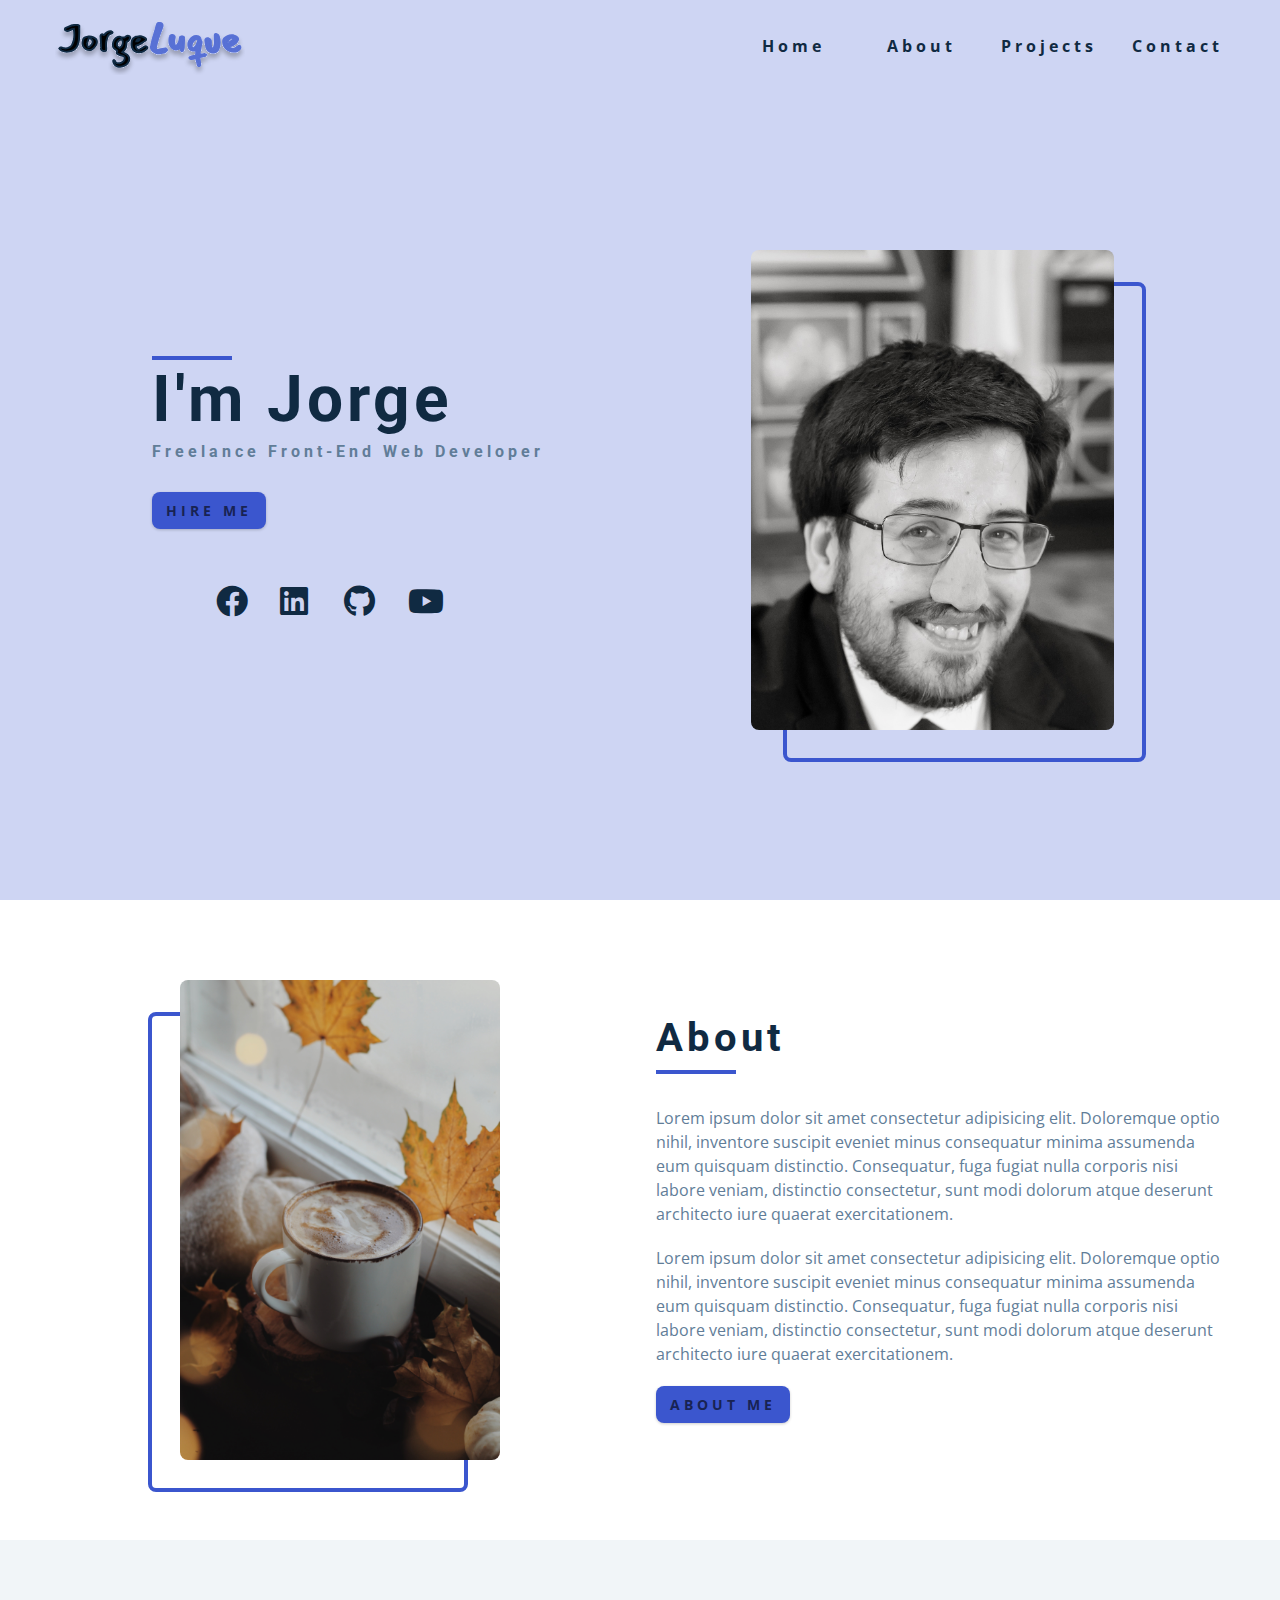
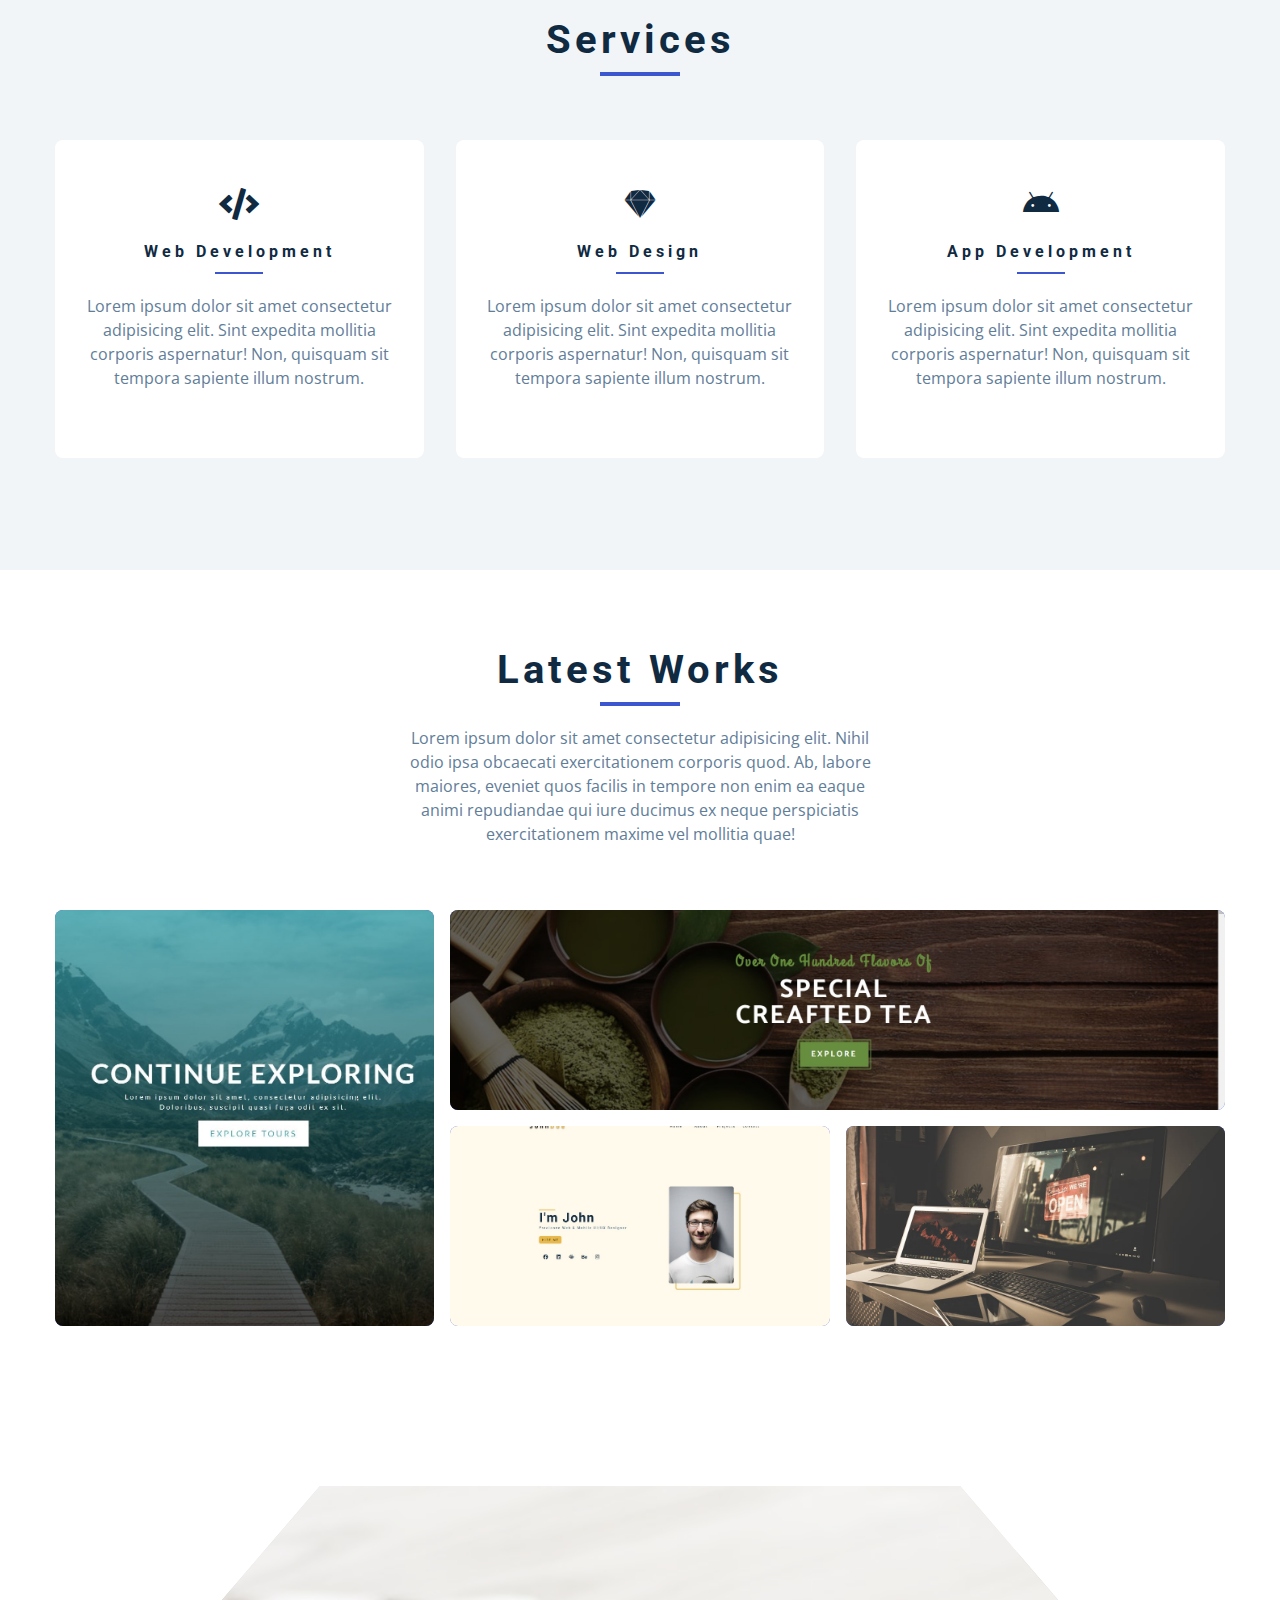
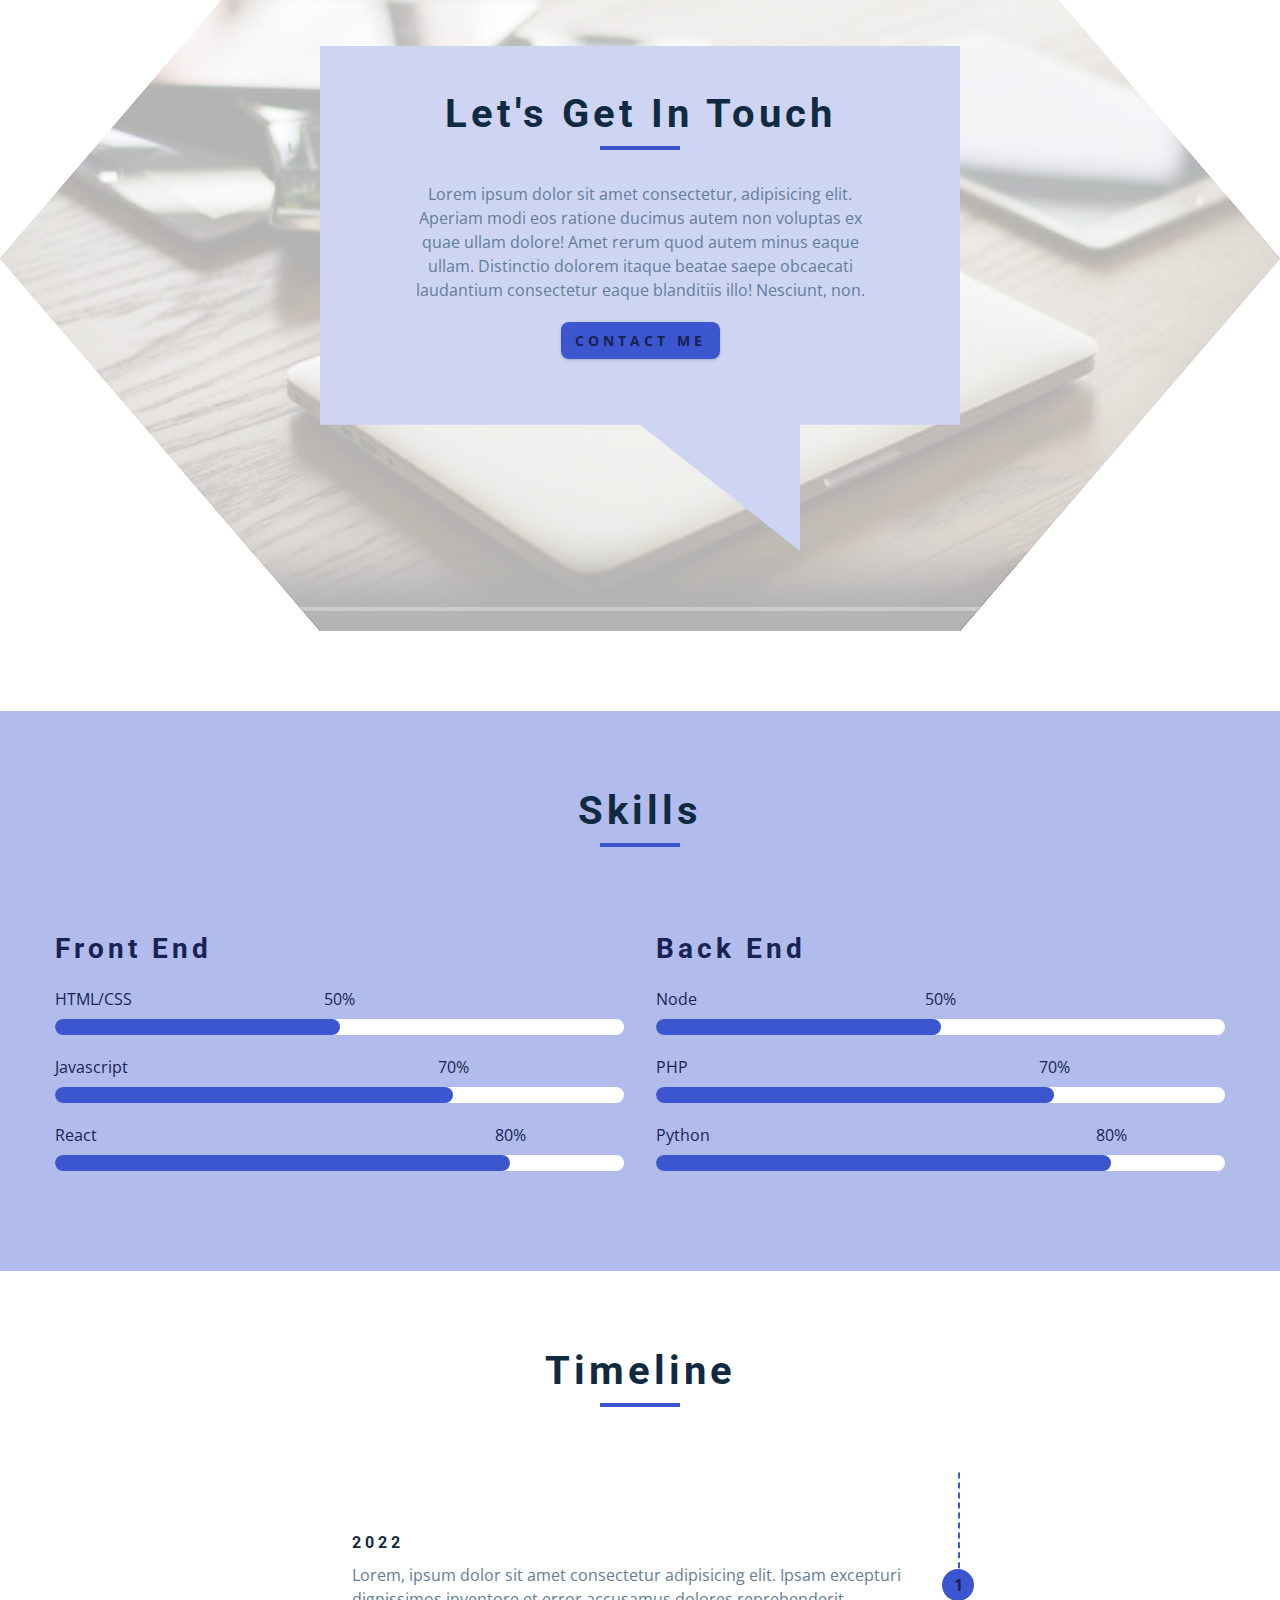
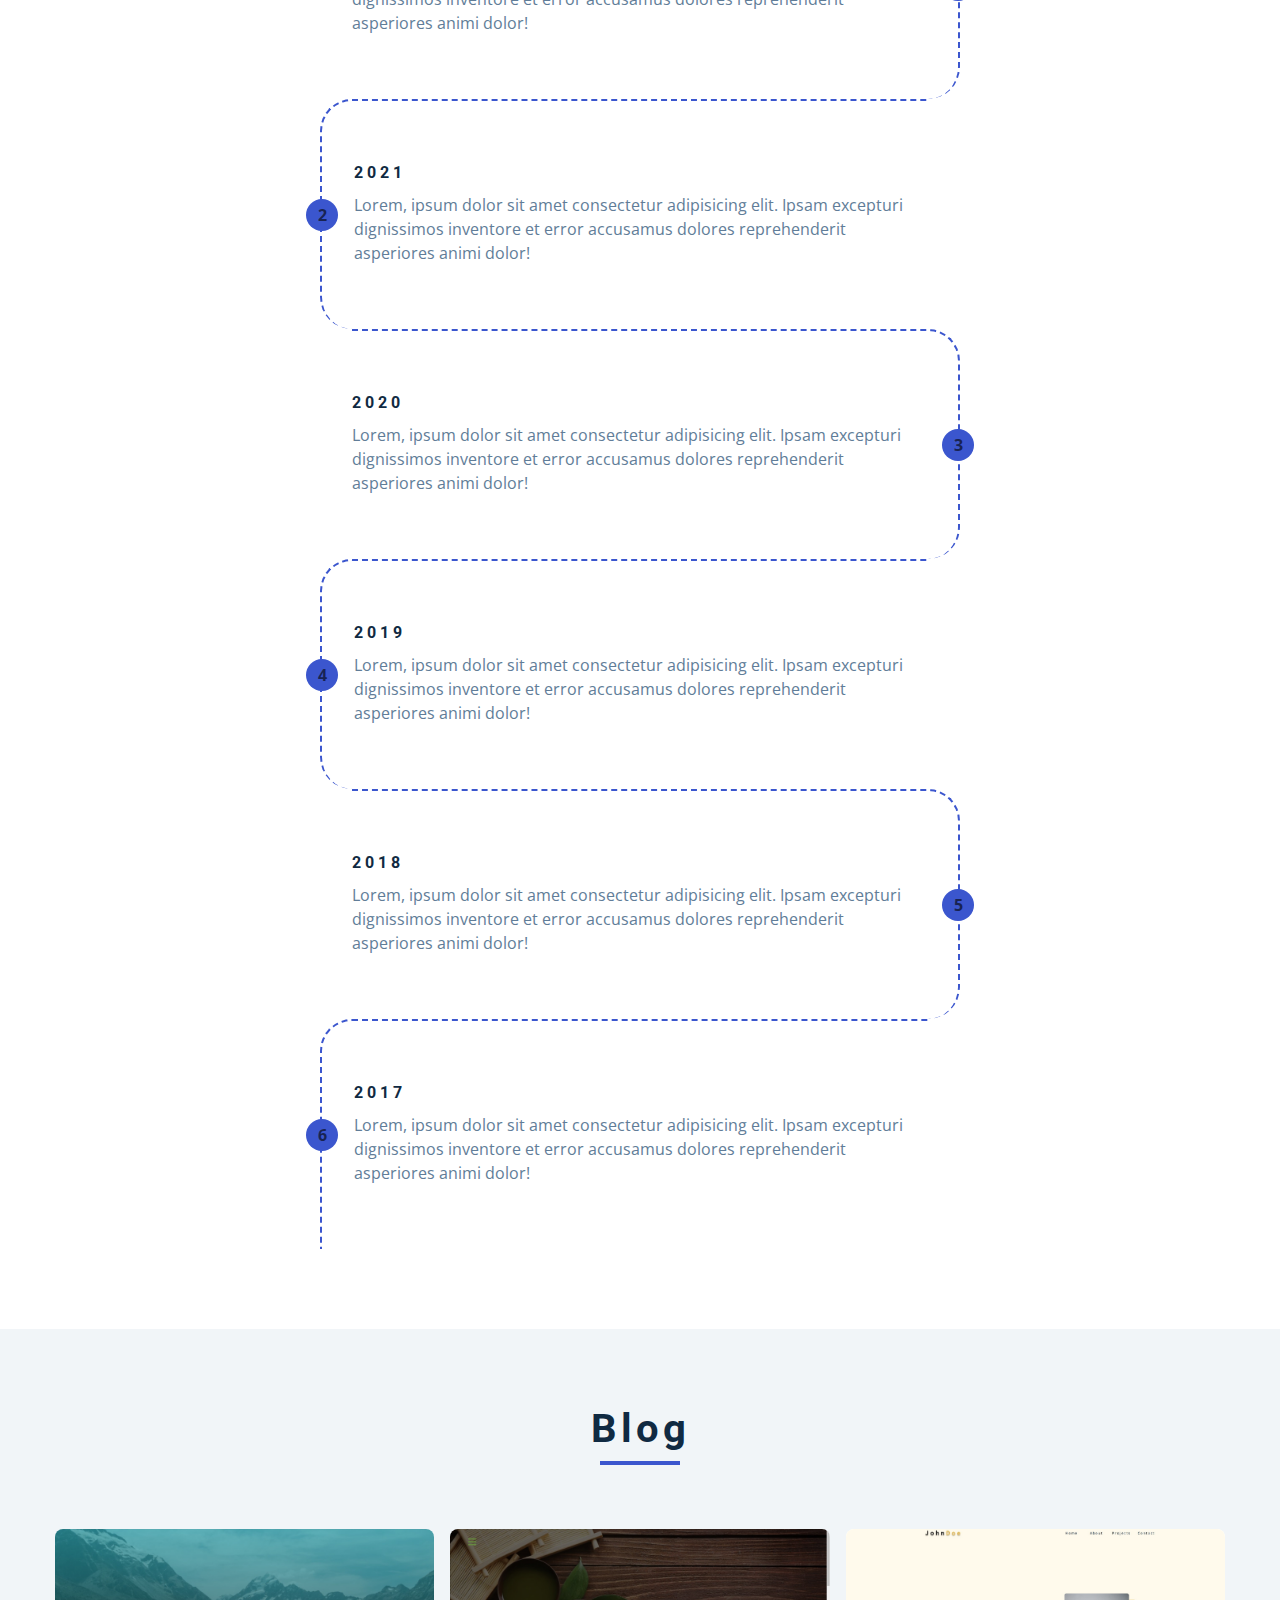
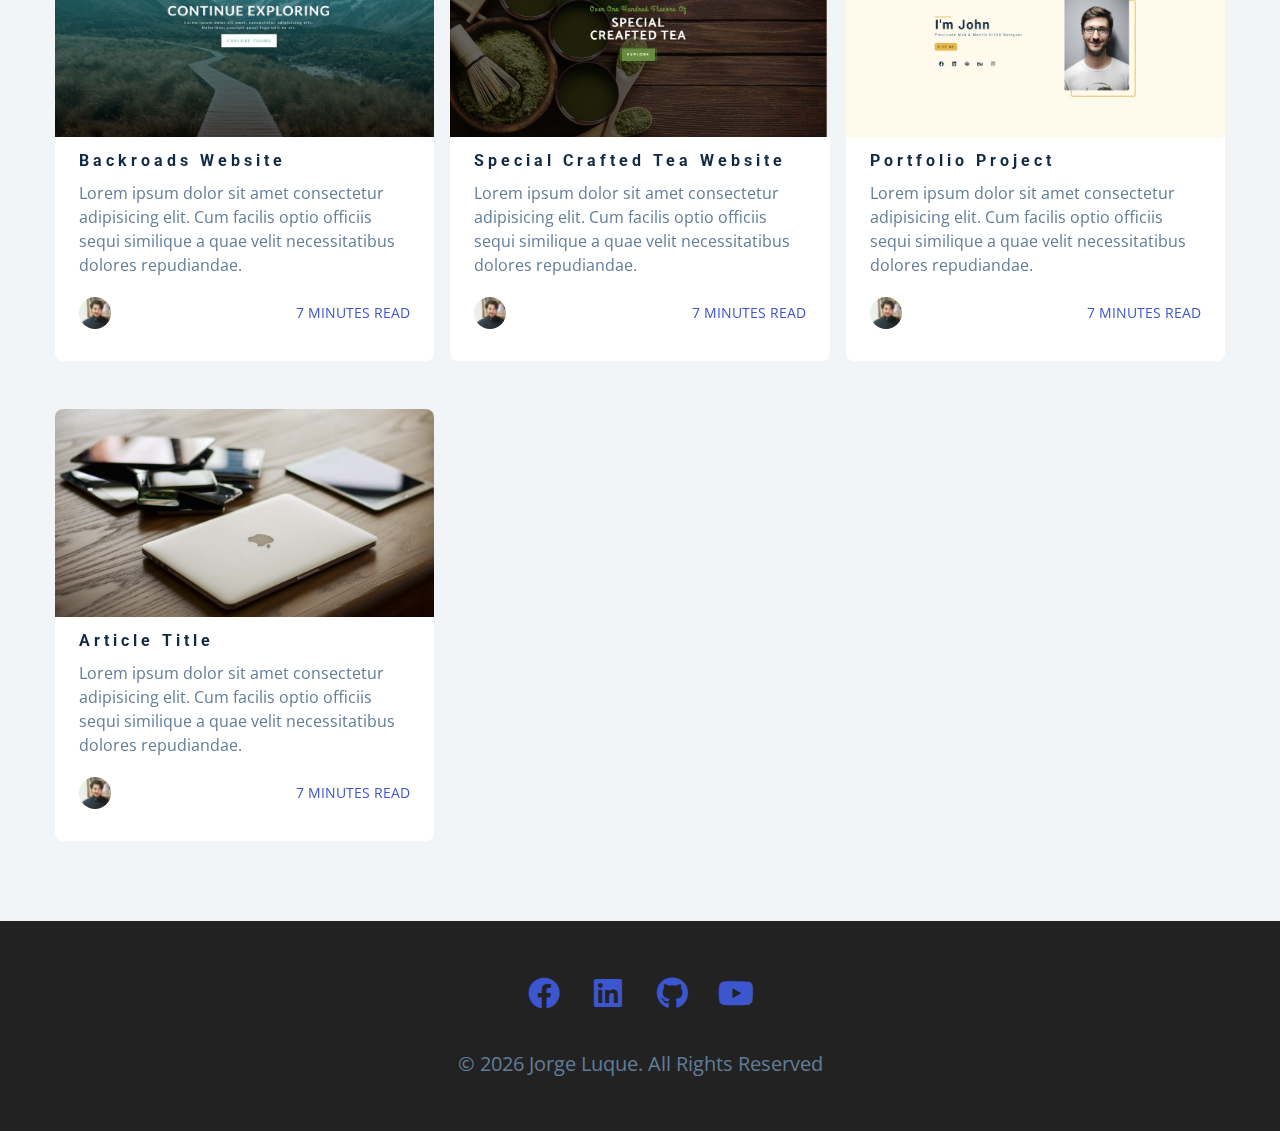
==== index.html @ 73486e4c "updated social media" ====
<!DOCTYPE html>
<html lang="en">
  <head>
    <meta charset="UTF-8" />
    <meta name="viewport" content="width=device-width, initial-scale=1.0" />
    <title>Jorge Luque || Home</title>
    <!-- font-awesome -->
    <link
      rel="stylesheet"
      href="./fontawesome-free-5.12.1-web/css/all.min.css"
    />
    <!-- favicon -->
    <link rel="stylesheet" href="./images/favicon.ico" />
    <!-- css -->
    <link rel="stylesheet" href="./css/styles.css" />
  </head>
  <body>
    <!-- navbar -->
    <nav class="nav" id="nav">
      <div class="nav-center">
        <!-- nav-header -->
        <div class="nav-header">
          <img src="./images/BlueLuque.svg" class="nav-logo" alt="logo img" />
          <button class="nav-btn" id="nav-btn">
            <i class="fas fa-bars"></i>
          </button>
        </div>
        <!-- nav-links -->
        <ul class="nav-links">
          <li>
            <a href="index.html">home</a>
          </li>
          <li>
            <a href="about.html">about</a>
          </li>
          <li>
            <a href="projects.html">projects</a>
          </li>
          <li>
            <a href="contact.html">contact</a>
          </li>
        </ul>
      </div>
    </nav>
    <!-- end of navbar -->
    <!-- sidebar -->
    <aside class="sidebar" id="sidebar">
      <div>
        <button class="close-btn" id="close-btn">
          <div class="fas fa-times"></div>
        </button>
        <!-- nav-links -->
        <ul class="sidebar-links">
          <li>
            <a href="index.html">home</a>
          </li>
          <li>
            <a href="about.html">about</a>
          </li>
          <li>
            <a href="projects.html">projects</a>
          </li>
          <li>
            <a href="contact.html">contact</a>
          </li>
        </ul>
        <!-- social icons -->
        <ul class="social-icons">
          <li>
            <a href="https://www.facebook.com/jorgelm78" class="social-icon"
              ><i class="fab fa-facebook"></i
            ></a>
          </li>
          <li>
            <a href="https://linkedin.com" class="social-icon"
              ><i class="fab fa-linkedin"></i
            ></a>
          </li>
          <li>
            <a href="https://github.com" class="social-icon"
              ><i class="fab fa-github"></i
            ></a>
          </li>
          <li>
            <a href="https://youtube.com" class="social-icon"
              ><i class="fab fa-youtube"></i
            ></a>
          </li>
        </ul>
      </div>
    </aside>
    <!-- end of sidebar -->
    <!-- header -->
    <header class="hero">
      <div class="section-center hero-center">
        <article class="hero-info">
          <div class="underline"></div>
          <h1>I'm jorge</h1>
          <h4>Freelance Front-end web developer</h4>
          <a href="contact.html" class="btn hero-btn">hire me</a>
          <!-- social icons -->
          <ul class="social-icons hero-icons">
            <li>
              <a
                href="https://www.facebook.com/jorgelm78"
                class="social-icon hero-icon"
                target="_blank"
                ><i class="fab fa-facebook"></i
              ></a>
            </li>
            <li>
              <a
                href="https://linkedin.com"
                class="social-icon hero-icon"
                target="_blank"
                ><i class="fab fa-linkedin"></i
              ></a>
            </li>
            <li>
              <a
                href="https://github.com"
                class="social-icon hero-icon"
                target="_blank"
                ><i class="fab fa-github"></i
              ></a>
            </li>
            <li>
              <a
                href="https://youtube.com"
                class="social-icon hero-icon"
                target="_blank"
                ><i class="fab fa-youtube"></i
              ></a>
            </li>
          </ul>
        </article>
        <article class="hero-img">
          <img src="./images/0I0A8399pf.jpg" alt="#" class="hero-photo" />
        </article>
      </div>
    </header>
    <!-- end of header -->
    <!-- about -->
    <section class="section about">
      <div class="section-center about-center">
        <!-- about img -->
        <article class="about-img">
          <img src="./images/pexels03.jpg" class="hero-photo" alt="about-img" />
        </article>
        <!-- about info -->
        <article class="about-info">
          <!-- section title -->
          <div class="section-title about-title">
            <h2>about</h2>
            <div class="underline"></div>
          </div>
          <!-- end of section title -->
          <p>
            Lorem ipsum dolor sit amet consectetur adipisicing elit. Doloremque
            optio nihil, inventore suscipit eveniet minus consequatur minima
            assumenda eum quisquam distinctio. Consequatur, fuga fugiat nulla
            corporis nisi labore veniam, distinctio consectetur, sunt modi
            dolorum atque deserunt architecto iure quaerat exercitationem.
          </p>
          <p>
            Lorem ipsum dolor sit amet consectetur adipisicing elit. Doloremque
            optio nihil, inventore suscipit eveniet minus consequatur minima
            assumenda eum quisquam distinctio. Consequatur, fuga fugiat nulla
            corporis nisi labore veniam, distinctio consectetur, sunt modi
            dolorum atque deserunt architecto iure quaerat exercitationem.
          </p>
          <a href="about.html" class="btn">about me</a>
        </article>
      </div>
    </section>
    <!-- end of about -->
    <!-- services -->
    <section class="section bg-grey">
      <!-- section title -->
      <div class="section-title">
        <h2>services</h2>
        <div class="underline"></div>
      </div>
      <!-- end of section title -->
      <div class="services-center section-center">
        <!-- single service -->
        <article class="service">
          <i class="fas fa-code service-icon"></i>
          <h4>web development</h4>
          <div class="underline"></div>
          <p>
            Lorem ipsum dolor sit amet consectetur adipisicing elit. Sint
            expedita mollitia corporis aspernatur! Non, quisquam sit tempora
            sapiente illum nostrum.
          </p>
        </article>
        <!--end of single service -->
        <!-- single service -->
        <article class="service">
          <i class="fab fa-sketch service-icon"></i>
          <h4>web design</h4>
          <div class="underline"></div>
          <p>
            Lorem ipsum dolor sit amet consectetur adipisicing elit. Sint
            expedita mollitia corporis aspernatur! Non, quisquam sit tempora
            sapiente illum nostrum.
          </p>
        </article>
        <!--end of single service -->
        <!-- single service -->
        <article class="service">
          <i class="fab fa-android service-icon"></i>
          <h4>app development</h4>
          <div class="underline"></div>
          <p>
            Lorem ipsum dolor sit amet consectetur adipisicing elit. Sint
            expedita mollitia corporis aspernatur! Non, quisquam sit tempora
            sapiente illum nostrum.
          </p>
        </article>
        <!--end of single service -->
      </div>
    </section>
    <!-- end of services -->
    <!-- projects -->
    <section class="section projects">
      <!-- section title -->
      <div class="section-title">
        <h2>latest works</h2>
        <div class="underline"></div>
        <p class="projects-text">
          Lorem ipsum dolor sit amet consectetur adipisicing elit. Nihil odio
          ipsa obcaecati exercitationem corporis quod. Ab, labore maiores,
          eveniet quos facilis in tempore non enim ea eaque animi repudiandae
          qui iure ducimus ex neque perspiciatis exercitationem maxime vel
          mollitia quae!
        </p>
      </div>
      <!-- end of section title -->
      <div class="section-center projects-center">
        <!-- single project -->
        <a href="projects.html" class="project-1">
          <article class="project">
            <img
              src="./images/backroads.jpg"
              alt="single project"
              class="project-img"
            />
            <div class="project-info">
              <h4>backroads website</h4>
              <p>travel tour company</p>
            </div>
          </article>
        </a>
        <!--end of single project -->
        <!-- single project -->
        <a href="projects.html" class="project-2">
          <article class="project">
            <img
              src="./images/tea station.jpg"
              alt="single project"
              class="project-img"
            />
            <div class="project-info">
              <h4>Tea Station website</h4>
              <p>Tea Company</p>
            </div>
          </article>
        </a>
        <!--end of single project -->
        <!-- single project -->
        <a href="projects.html" class="project-3">
          <article class="project">
            <img
              src="./images/Doe Portfolio.jpg"
              alt="single project"
              class="project-img"
            />
            <div class="project-info">
              <h4>Portfolio page</h4>
              <p>John Doe's portfolio</p>
            </div>
          </article>
        </a>
        <!--end of single project -->
        <!-- single project -->
        <a href="projects.html" class="project-4">
          <article class="project">
            <img
              src="./images/project-4.jpeg"
              alt="single project"
              class="project-img"
            />
            <div class="project-info">
              <h4>project title</h4>
              <p>client name</p>
            </div>
          </article>
        </a>
        <!--end of single project -->
      </div>
    </section>
    <!-- end of projects -->
    <!-- connect -->
    <section class="connect">
      <video
        controls
        autoplay
        muted
        loop
        class="video-container"
        poster="./images/project-1.jpeg"
      >
        <source src="./videos/connect.mp4" type="video/mp4" />
        Sorry, your browser does not support embedded videos
      </video>
      <div class="video-banner">
        <!-- section title -->
        <div class="section-title">
          <h2>let's get in touch</h2>
          <div class="underline"></div>
        </div>
        <!-- end of section title -->
        <p class="video-text">
          Lorem ipsum dolor sit amet consectetur, adipisicing elit. Aperiam modi
          eos ratione ducimus autem non voluptas ex quae ullam dolore! Amet
          rerum quod autem minus eaque ullam. Distinctio dolorem itaque beatae
          saepe obcaecati laudantium consectetur eaque blanditiis illo!
          Nesciunt, non.
        </p>
        <a href="contact.html" class="btn">contact me</a>
      </div>
    </section>
    <!-- end of connect -->
    <!-- skills -->
    <section class="section skills">
      <!-- section title -->
      <div class="section-title">
        <h2>skills</h2>
        <div class="underline"></div>
      </div>
      <!-- end of section title -->
      <div class="section-center skills-center">
        <article>
          <h3>front end</h3>
          <!-- single skill -->
          <div class="skill">
            <p>HTML/CSS</p>
            <div class="skill-container">
              <div class="skill-value"></div>
              <p class="skill-text">50%</p>
            </div>
          </div>
          <!--end of single skill -->
          <!-- single skill -->
          <div class="skill">
            <p>Javascript</p>
            <div class="skill-container">
              <div class="skill-value value-70"></div>
              <p class="skill-text skill-text-70">70%</p>
            </div>
          </div>
          <!--end of single skill -->
          <!-- single skill -->
          <div class="skill">
            <p>React</p>
            <div class="skill-container">
              <div class="skill-value value-80"></div>
              <p class="skill-text skill-text-80">80%</p>
            </div>
          </div>
          <!--end of single skill -->
        </article>
        <article>
          <h3>back end</h3>
          <!-- single skill -->
          <div class="skill">
            <p>Node</p>
            <div class="skill-container">
              <div class="skill-value"></div>
              <p class="skill-text">50%</p>
            </div>
          </div>
          <!--end of single skill -->
          <!-- single skill -->
          <div class="skill">
            <p>PHP</p>
            <div class="skill-container">
              <div class="skill-value value-70"></div>
              <p class="skill-text skill-text-70">70%</p>
            </div>
          </div>
          <!--end of single skill -->
          <!-- single skill -->
          <div class="skill">
            <p>Python</p>
            <div class="skill-container">
              <div class="skill-value value-80"></div>
              <p class="skill-text skill-text-80">80%</p>
            </div>
          </div>
          <!--end of single skill -->
        </article>
      </div>
    </section>
    <!-- end of skills -->
    <!-- timeline -->
    <section class="section timeline">
      <!-- section title -->
      <div class="section-title">
        <h2>timeline</h2>
        <div class="underline"></div>
      </div>
      <!-- end of section title -->
      <div class="section-center timeline-center">
        <!-- single timeline item -->
        <article class="timeline-item">
          <h4>2022</h4>
          <p>
            Lorem, ipsum dolor sit amet consectetur adipisicing elit. Ipsam
            excepturi dignissimos inventore et error accusamus dolores
            reprehenderit asperiores animi dolor!
          </p>
          <span class="number">1</span>
        </article>
        <!--end of single timeline item -->
        <!-- single timeline item -->
        <article class="timeline-item">
          <h4>2021</h4>
          <p>
            Lorem, ipsum dolor sit amet consectetur adipisicing elit. Ipsam
            excepturi dignissimos inventore et error accusamus dolores
            reprehenderit asperiores animi dolor!
          </p>
          <span class="number">2</span>
        </article>
        <!--end of single timeline item -->
        <!-- single timeline item -->
        <article class="timeline-item">
          <h4>2020</h4>
          <p>
            Lorem, ipsum dolor sit amet consectetur adipisicing elit. Ipsam
            excepturi dignissimos inventore et error accusamus dolores
            reprehenderit asperiores animi dolor!
          </p>
          <span class="number">3</span>
        </article>
        <!--end of single timeline item -->
        <!-- single timeline item -->
        <article class="timeline-item">
          <h4>2019</h4>
          <p>
            Lorem, ipsum dolor sit amet consectetur adipisicing elit. Ipsam
            excepturi dignissimos inventore et error accusamus dolores
            reprehenderit asperiores animi dolor!
          </p>
          <span class="number">4</span>
        </article>
        <!--end of single timeline item -->
        <!-- single timeline item -->
        <article class="timeline-item">
          <h4>2018</h4>
          <p>
            Lorem, ipsum dolor sit amet consectetur adipisicing elit. Ipsam
            excepturi dignissimos inventore et error accusamus dolores
            reprehenderit asperiores animi dolor!
          </p>
          <span class="number">5</span>
        </article>
        <!--end of single timeline item -->
        <!-- single timeline item -->
        <article class="timeline-item">
          <h4>2017</h4>
          <p>
            Lorem, ipsum dolor sit amet consectetur adipisicing elit. Ipsam
            excepturi dignissimos inventore et error accusamus dolores
            reprehenderit asperiores animi dolor!
          </p>
          <span class="number">6</span>
        </article>
        <!--end of single timeline item -->
      </div>
    </section>
    <!--end of  timeline -->
    <!-- blog -->
    <section class="section blog">
      <!-- section title -->
      <div class="section-title">
        <h2>blog</h2>
        <div class="underline"></div>
      </div>
      <!-- end of section title -->
      <div class="section-center blog-center">
        <!-- single article -->
        <div class="card">
          <!-- card front  -->
          <div class="card-side card-front">
            <img src="./images/backroads.jpg" alt="website" />
            <div class="card-info">
              <h4>Backroads website</h4>
              <p>
                Lorem ipsum dolor sit amet consectetur adipisicing elit. Cum
                facilis optio officiis sequi similique a quae velit
                necessitatibus dolores repudiandae.
              </p>
              <div class="card-footer">
                <img src="./images/portfolio-pic.JPG" alt="author image" />
                <p>7 minutes read</p>
              </div>
            </div>
          </div>
          <!-- card back -->
          <div class="card-side card-back">
            <button class="btn">read more</button>
          </div>
        </div>
        <!--end of single article -->
        <!-- single article -->
        <div class="card">
          <!-- card front  -->
          <div class="card-side card-front">
            <img src="./images/tea station.jpg" alt="website" />
            <div class="card-info">
              <h4>Special crafted tea website</h4>
              <p>
                Lorem ipsum dolor sit amet consectetur adipisicing elit. Cum
                facilis optio officiis sequi similique a quae velit
                necessitatibus dolores repudiandae.
              </p>
              <div class="card-footer">
                <img src="./images/portfolio-pic.JPG" alt="author image" />
                <p>7 minutes read</p>
              </div>
            </div>
          </div>
          <!-- card back -->
          <div class="card-side card-back">
            <button class="btn">read more</button>
          </div>
        </div>
        <!--end of single article -->
        <!-- single article -->
        <div class="card">
          <!-- card front  -->
          <div class="card-side card-front">
            <img src="./images/Doe Portfolio.jpg" alt="website" />
            <div class="card-info">
              <h4>Portfolio project</h4>
              <p>
                Lorem ipsum dolor sit amet consectetur adipisicing elit. Cum
                facilis optio officiis sequi similique a quae velit
                necessitatibus dolores repudiandae.
              </p>
              <div class="card-footer">
                <img src="./images/portfolio-pic.JPG" alt="author image" />
                <p>7 minutes read</p>
              </div>
            </div>
          </div>
          <!-- card back -->
          <div class="card-side card-back">
            <button class="btn">read more</button>
          </div>
        </div>
        <!--end of single article -->
        <!-- single article -->
        <div class="card">
          <!-- card front  -->
          <div class="card-side card-front">
            <img src="./images/project-1.jpeg" alt="website" />
            <div class="card-info">
              <h4>article title</h4>
              <p>
                Lorem ipsum dolor sit amet consectetur adipisicing elit. Cum
                facilis optio officiis sequi similique a quae velit
                necessitatibus dolores repudiandae.
              </p>
              <div class="card-footer">
                <img src="./images/portfolio-pic.JPG" alt="author image" />
                <p>7 minutes read</p>
              </div>
            </div>
          </div>
          <!-- card back -->
          <div class="card-side card-back">
            <button class="btn">read more</button>
          </div>
        </div>
        <!--end of single article -->
      </div>
    </section>
    <!--end of  blog -->
    <!-- footer -->
    <footer class="footer">
      <!-- social icons -->
      <ul class="social-icons">
        <li>
          <a href="https://www.facebook.com/jorgelm78" class="social-icon"
            ><i class="fab fa-facebook"></i
          ></a>
        </li>
        <li>
          <a href="https://linkedin.com" class="social-icon"
            ><i class="fab fa-linkedin"></i
          ></a>
        </li>
        <li>
          <a href="https://github.com" class="social-icon"
            ><i class="fab fa-github"></i
          ></a>
        </li>
        <li>
          <a href="https://youtube.com" class="social-icon"
            ><i class="fab fa-youtube"></i
          ></a>
        </li>
      </ul>
      <p>&copy; <span id="date"></span> Jorge Luque. all rights reserved</p>
    </footer>
    <script src="./js/app.js"></script>
  </body>
</html>
---- css/styles.css ----
/*
=============== 
Fonts
===============
*/
@import url('https://fonts.googleapis.com/css?family=Open+Sans|Roboto:400,700&display=swap');

/*
=============== 
Variables
===============
*/

:root {
  /* dark shades of primary color*/
  --clr-primary-1: hsl(229, 55%, 21%);
  --clr-primary-2: hsl(229, 55%, 29%);
  --clr-primary-3: hsl(228, 55%, 37%);
  --clr-primary-4: hsl(228, 55%, 45%);
  /* primary/main color */
  --clr-primary-5: hsl(229, 60%, 52%);
  /* lighter shades of primary color */
  --clr-primary-6: hsl(228, 60%, 59%);
  --clr-primary-7: hsl(229, 60%, 67%);
  --clr-primary-8: hsl(229, 61%, 74%);
  --clr-primary-9: hsl(229, 61%, 81%);
  --clr-primary-10: hsl(229, 61%, 88%);
  /* darkest grey - used for headings */
  --clr-grey-1: hsl(209, 61%, 16%);
  --clr-grey-2: hsl(211, 39%, 23%);
  --clr-grey-3: hsl(209, 34%, 30%);
  --clr-grey-4: hsl(209, 28%, 39%);
  /* grey used for paragraphs */
  --clr-grey-5: hsl(210, 22%, 49%);
  --clr-grey-6: hsl(209, 23%, 60%);
  --clr-grey-7: hsl(211, 27%, 70%);
  --clr-grey-8: hsl(210, 31%, 80%);
  --clr-grey-9: hsl(212, 33%, 89%);
  --clr-grey-10: hsl(210, 36%, 96%);
  --clr-white: #fff;
  --ff-primary: 'Roboto', sans-serif;
  --ff-secondary: 'Open Sans', sans-serif;
  --transition: all 0.3s linear;
  --spacing: 0.25rem;
  --radius: 0.5rem;
  --light-shadow: 0 5px 15px rgba(0, 0, 0, 0.1);
  --dark-shadow: 0 5px 15px rgba(0, 0, 0, 0.2);
  --max-width: 1170px;
}
/*
=============== 
Global Styles
===============
*/

*,
::after,
::before {
  margin: 0;
  padding: 0;
  box-sizing: border-box;
}
body {
  font-family: var(--ff-secondary);
  background: var(--clr-white);
  color: var(--clr-grey-1);
  line-height: 1.5;
  font-size: 0.875rem;
}
ul {
  list-style-type: none;
}
a {
  text-decoration: none;
}
img:not(.nav-logo) {
  width: 100%;
  display: block;
}

h1,
h2,
h3,
h4 {
  letter-spacing: var(--spacing);
  text-transform: capitalize;
  line-height: 1.25;
  margin-bottom: 0.75rem;
  font-family: var(--ff-primary);
}
h1 {
  font-size: 3rem;
}
h2 {
  font-size: 2rem;
}
h3 {
  font-size: 1.25rem;
}
h4 {
  font-size: 0.875rem;
}
p {
  margin-bottom: 1.25rem;
  color: var(--clr-grey-5);
}
@media screen and (min-width: 800px) {
  h1 {
    font-size: 4rem;
  }
  h2 {
    font-size: 2.5rem;
  }
  h3 {
    font-size: 1.75rem;
  }
  h4 {
    font-size: 1rem;
  }
  body {
    font-size: 1rem;
  }
  h1,
  h2,
  h3,
  h4 {
    line-height: 1;
  }
}
/*  global classes */

.btn {
  text-transform: uppercase;
  background: var(--clr-primary-5);
  color: var(--clr-primary-1);
  padding: 0.375rem 0.75rem;
  letter-spacing: var(--spacing);
  display: inline-block;
  font-weight: 700;
  -webkit-transition: var(--transition);
  transition: var(--transition);
  font-size: 0.875rem;
  border: 2px solid transparent;
  cursor: pointer;
  box-shadow: 0 1px 3px rgba(0, 0, 0, 0.2);
  border-radius: var(--radius);
}
.btn:hover {
  color: var(--clr-primary-1);
  background: var(--clr-primary-7);
}
/* section */
.section {
  padding: 5rem 0;
}

.section-center {
  width: 90vw;
  margin: 0 auto;
  max-width: 1170px;
}
@media screen and (min-width: 992px) {
  .section-center {
    width: 95vw;
  }
}
/* added during recording */
.underline {
  width: 5rem;
  height: 0.25rem;
  margin-bottom: 1.25rem;
  background: var(--clr-primary-5);
  margin-left: auto;
  margin-right: auto;
}
.section-title {
  margin-bottom: 4rem;
  text-align: center;
}
.bg-grey {
  background: var(--clr-grey-10);
}
.second-section {
  padding-top: 1rem;
}
/*
=============== 
Navbar
===============
*/
.nav-links {
  display: none;
}
.nav {
  height: 5rem;
  padding: 1rem;
  display: grid;
  -webkit-box-align: center;
  align-items: center;
  -webkit-transition: var(--transition);
  transition: var(--transition);
}
.nav-center {
  width: 100%;
  max-width: 1170px;
  margin: 0 auto;
}
.nav-header {
  display: grid;
  grid-template-columns: auto 1fr;
  -webkit-box-align: center;
  align-items: center;
}
.nav-btn {
  background: transparent;
  border-color: transparent;
  color: var(--clr-primary-5);
  font-size: 2rem;
  cursor: pointer;
  justify-self: end;
}
@media screen and (min-width: 992px) {
  .nav {
    background: var(--clr-primary-10);
  }
  .nav-btn {
    display: none;
  }
  .nav-links {
    display: grid;
    grid-template-columns: repeat(4, 1fr);
    justify-items: center;
    -webkit-column-gap: 2rem;
    -moz-column-gap: 2rem;
    column-gap: 2rem;
    justify-self: end;
  }
  .nav-links a {
    text-transform: capitalize;
    color: var(--clr-grey-1);
    font-weight: bold;
    letter-spacing: var(--spacing);
    -webkit-transition: var(--transition);
    transition: var(--transition);
  }
  .nav-links a:hover {
    color: var(--clr-primary-5);
  }
  .nav-center {
    display: grid;
    grid-template-columns: auto 1fr;
    -webkit-box-align: center;
    align-items: center;
  }
}
/*
=============== 
Sidebar
===============
*/
.sidebar {
  position: fixed;
  top: 0;
  left: 0;
  width: 100%;
  height: 100%;
  background: var(--clr-grey-10);
  z-index: 10;
  display: grid;
  place-items: center;
  -webkit-transition: var(--transition);
  transition: var(--transition);
  -webkit-transform: translateX(-100%);
  transform: translateX(-100%);
}
.show-sidebar {
  -webkit-transform: translateX(0);
  transform: translateX(0);
}
.sidebar-links {
  text-align: center;
}
.sidebar-links a {
  font-size: 2rem;
  text-transform: capitalize;
  -webkit-transition: var(--transition);
  transition: var(--transition);
  color: var(--clr-grey-5);
  letter-spacing: var(--spacing);
  display: inline-block;
  margin-bottom: 1.5rem;
}
.sidebar-links a:hover {
  color: var(--clr-primary-5);
  border-left: 1rem solid var(--clr-primary-5);
  padding-left: 2rem;
}
.social-icons {
  display: grid;
  margin-top: 3rem;
  width: 20rem;
  grid-template-columns: repeat(5, 1fr);
  justify-items: center;
  margin-left: 4rem;
}
.social-icon {
  font-size: 2rem;
  color: var(--clr-grey-4);
  -webkit-transition: var(--transition);
  transition: var(--transition);
  display: block;
}
.social-icon:hover {
  color: var(--clr-primary-5);

  -webkit-transform: translateY(-15%);

  transform: translateY(-15%);
}
.close-btn {
  position: absolute;
  top: 1rem;
  right: 1rem;
  font-size: 3rem;
  background: transparent;
  border: transparent;
  -webkit-transition: var(--transition);
  transition: var(--transition);
  color: #bb2525;
  cursor: pointer;
}
.close-btn:hover {
  color: #e66b6b;
  -webkit-transform: scale(1.2);
  transform: scale(1.2);
}
/* fixed navbar */
.navbar-fixed {
  position: fixed;
  top: 0;
  left: 0;
  width: 100%;
  background: var(--clr-white);
  z-index: 2;
  box-shadow: var(--light-shadow);
}
/*
=============== 
Hero
===============
*/
/* underline added to globals */
.hero .underline {
  margin-bottom: 0.5rem;
  margin-left: 0;
}
.hero-img {
  display: none;
}
.hero {
  background: var(--clr-primary-10);
}
.hero-center {
  min-height: calc(100vh - 5rem);
  display: grid;
  place-items: center;
}
.hero-info h4 {
  color: var(--clr-grey-5);
}
.hero-icons {
  justify-items: start;
}
.hero-icon {
  color: var(--clr-grey-1);
}
.hero-btn {
  margin-top: 1.25rem;
}
.hero-photo {
  max-width: 25rem;
  max-height: 30rem;
  -o-object-fit: cover;
  object-fit: cover;
  border-radius: var(--radius);
  position: relative;
}
@media screen and (min-width: 992px) {
  .hero-img {
    display: block;
    position: relative;
  }
  .hero-center {
    grid-template-columns: repeat(2, 1fr);
  }

  .hero-img::before,
  .about-img::before {
    content: '';
    position: absolute;
    width: 100%;
    height: 100%;
    border: 0.25rem solid var(--clr-primary-5);
    top: 2rem;
    right: -2rem;
    border-radius: var(--radius);
  }
}
/*
=============== 
About
===============
*/
/* section title added to globals */

.about-title {
  text-align: left;
  margin-bottom: 2rem;
}
.about-title .underline {
  margin-left: 0;
}
.about-center {
  display: grid;
  gap: 3rem 2rem;
}
.about-img {
  justify-self: center;
}
@media screen and (min-width: 992px) {
  .about-center {
    grid-template-columns: 1fr 1fr;
  }
  .about-img {
    position: relative;
  }
  .about-img::before {
    left: -2rem;
  }
  .about-info {
    align-self: center;
  }
}
/*
=============== 
Services
===============
*/
.service {
  background: var(--clr-white);
  padding: 3rem 1.5rem;
  margin-bottom: 2rem;
  border-radius: var(--radius);
  text-align: center;
  -webkit-transition: var(--transition);
  transition: var(--transition);
}
.service-icon {
  font-size: 2rem;
  margin-bottom: 1.5rem;
}
.service .underline {
  width: 3rem;
  height: 0.12rem;
  -webkit-transition: var(--transition);
  transition: var(--transition);
}
.service p {
  -webkit-transition: var(--transition);
  transition: var(--transition);
}
.service:hover {
  background: var(--clr-primary-5);
  color: var(--clr-white);
}
.service:hover p {
  color: var(--clr-white);
}
.service:hover .underline {
  background: var(--clr-white);
}

@media screen and (min-width: 676px) {
  .services-center {
    display: grid;
    grid-template-columns: 1fr 1fr;
    -webkit-column-gap: 2rem;
    -moz-column-gap: 2rem;
    column-gap: 2rem;
  }
}
@media screen and (min-width: 992px) {
  .services-center {
    grid-template-columns: repeat(3, 1fr);
  }
}
/*
=============== 
Projects
===============
*/
.projects-text {
  width: 85vw;
  max-width: 30rem;
  margin: 0 auto;
}
.project {
  position: relative;
  background: var(--clr-primary-5);
  border-radius: var(--radius);
  margin-bottom: 2rem;
}
.project-info {
  text-align: center;
  color: var(--clr-white);
  position: absolute;
  top: 50%;
  left: 50%;
  -webkit-transform: translate(-50%, -50%);
  transform: translate(-50%, -50%);
  -webkit-transition: var(--transition);
  transition: var(--transition);
  opacity: 0;
}
.project-info p {
  text-transform: capitalize;
  color: var(--clr-white);
}
.project:hover .project-info {
  opacity: 1;
}
.project-img {
  -webkit-transition: var(--transition);
  transition: var(--transition);
  border-radius: var(--radius);
  height: 15rem;
  -o-object-fit: cover;
  object-fit: cover;
}
.project:hover .project-img {
  opacity: 0.1;
}
.project::after {
  content: '';
  position: absolute;
  top: 0;
  left: 0;
  width: 100%;
  height: 100%;
  border: 0.25rem solid var(--clr-white);
  border-radius: var(--radius);
  -webkit-transition: var(--transition);
  transition: var(--transition);
  opacity: 0;
}
.project:hover::after {
  opacity: 1;
  -webkit-transform: scale(0.8);
  transform: scale(0.8);
}
@media screen and (min-width: 676px) {
  .projects-center {
    display: grid;
    grid-template-columns: 1fr 1fr;
    -webkit-column-gap: 2rem;
    -moz-column-gap: 2rem;
    column-gap: 2rem;
  }
}
@media screen and (min-width: 992px) {
  .projects-center {
    grid-template-columns: repeat(3, 1fr);
  }
}
@media screen and (min-width: 1170px) {
  .projects-center {
    grid-template-rows: 200px 200px;
    gap: 1rem;
    grid-template-areas:
      'a b b'
      'a c d';
  }
  .project-img {
    height: 100%;
  }
  .project {
    height: 100%;
  }
  .project-1 {
    grid-area: a;
  }
  .project-2 {
    grid-area: b;
  }
  .project-3 {
    grid-area: c;
  }
  .project-4 {
    grid-area: d;
  }
}
/*
=============== 
Connect
===============
*/
.connect {
  min-height: 40vh;
  position: relative;
  padding: 10rem 0 5rem 0;
  margin: 5rem 0;
}
.video-container {
  position: absolute;
  top: 0;
  left: 0;
  width: 100%;
  height: 100%;
  -o-object-fit: cover;
  object-fit: cover;
  z-index: -2;
}
.connect::after {
  content: '';
  position: absolute;
  top: 0;
  left: 0;
  width: 100%;
  height: 100%;
  background: var(--clr-white);
  opacity: 0.7;
  z-index: -1;
}
.connect {
  display: grid;
  place-items: center;
  -webkit-clip-path: polygon(
    25% 0%,
    75% 0%,
    100% 50%,
    75% 100%,
    25% 100%,
    0% 50%
  );
  clip-path: polygon(25% 0%, 75% 0%, 100% 50%, 75% 100%, 25% 100%, 0% 50%);
}
.video-banner .section-title {
  margin-bottom: 2rem;
}
.video-text {
  max-width: 30rem;
}
.video-banner {
  background: var(--clr-primary-10);
  padding: 3rem 5rem 12rem 5rem;
  text-align: center;
  -webkit-clip-path: polygon(
    0% 0%,
    100% 0%,
    100% 75%,
    75% 75%,
    75% 100%,
    50% 75%,
    0% 75%
  );
  clip-path: polygon(
    0% 0%,
    100% 0%,
    100% 75%,
    75% 75%,
    75% 100%,
    50% 75%,
    0% 75%
  );
}
/*
=============== 
Skills
===============
*/
@media screen and (min-width: 678px) {
  .skills-center {
    display: grid;
    grid-template-columns: 1fr 1fr;
    -webkit-column-gap: 2rem;
    -moz-column-gap: 2rem;
    column-gap: 2rem;
  }
}
.skills {
  background: var(--clr-primary-9);
}
.skills h3 {
  margin: 1.5rem 0;
  color: var(--clr-primary-1);
}
.skill {
  margin-bottom: 1.25rem;
}
.skill p {
  margin-bottom: 0.5rem;
  text-transform: capitalize;
  color: var(--clr-primary-1);
}
.skill-container {
  background: var(--clr-white);
  height: 1rem;
  width: 100%;
  border-radius: var(--radius);
  position: relative;
}
.skill-value {
  position: absolute;
  top: 0;
  left: 0;
  background: var(--clr-primary-5);
  height: 100%;
  width: 50%;
  border-radius: var(--radius);
}
.value-70 {
  width: 70%;
}
.value-80 {
  width: 80%;
}
.skill-text {
  position: absolute;
  top: -2rem;
  left: 50%;
  -webkit-transform: translateX(-50%);
  transform: translateX(-50%);
}
.skill-text-70 {
  left: 70%;
}
.skill-text-80 {
  left: 80%;
}
/*
=============== 
Timeline
===============
*/
.timeline-center {
  width: 80vw;
  max-width: 40rem;
}
.timeline-item {
  border-top: 2px dashed var(--clr-primary-5);
  margin: 0;
  padding: 4rem 2rem;
  position: relative;
}
.timeline p {
  margin-bottom: 0;
}
.timeline-item:nth-child(even) {
  border-left: 2px dashed var(--clr-primary-5);
  border-top-left-radius: 2rem;
  border-bottom-left-radius: 2rem;
  margin-right: 2rem;
  padding-right: 0;
}
.timeline-item:nth-child(odd) {
  border-right: 2px dashed var(--clr-primary-5);
  border-top-right-radius: 2rem;
  border-bottom-right-radius: 2rem;
  margin-left: 2rem;
  padding-left: 0;
}
.timeline-item:first-child {
  border-top: none;
  border-top-right-radius: 0;
}
.timeline-item:last-child {
  border-bottom-left-radius: 0;
}
.number {
  position: absolute;
  top: 50%;
  -webkit-transform: translate(-50%, -50%);
  transform: translate(-50%, -50%);
  margin-bottom: 0;
  background: var(--clr-primary-5);
  width: 2rem;
  height: 2rem;
  border-radius: 50%;
  display: grid;
  place-items: center;
  color: var(--clr-primary-1);
  font-weight: bold;
}
.timeline-item:nth-child(even) .number {
  left: 0;
}
.timeline-item:nth-child(odd) .number {
  right: 0;
  -webkit-transform: translate(50%, -50%);
  transform: translate(50%, -50%);
}
/*
=============== 
Blog
===============
*/
.blog {
  background: var(--clr-grey-10);
}
.card {
  height: 27rem;
  position: relative;
  -webkit-perspective: 1500px;
  perspective: 1500px;
}
.card-front {
  background: var(--clr-white);
}
.card-side {
  -webkit-backface-visibility: hidden;
  backface-visibility: hidden;
  -webkit-transition: all 2s linear;
  transition: all 2s linear;
  position: absolute;
  top: 0;
  left: 0;
  width: 100%;
  height: 100%;
  border-radius: var(--radius);
  -webkit-transform: translate3d(0, 0, 0);
  visibility: visible;
}
.card-back {
  background: var(--clr-primary-10);
  -webkit-transform: rotateY(180deg);
  transform: rotateY(180deg);
  display: grid;
  place-items: center;
}
.card:hover .card-front {
  -webkit-transform: rotateY(-180deg);
  transform: rotateY(-180deg);
}
.card:hover .card-back {
  -webkit-transform: rotateY(0);
  transform: rotateY(0);
}
.card-info {
  padding: 1rem 1.5rem;
}
.card-front img {
  height: 13rem;
  -o-object-fit: cover;
  object-fit: cover;
  border-top-left-radius: var(--radius);
  border-top-right-radius: var(--radius);
}
.card-footer {
  display: grid;
  grid-template-columns: auto 1fr;
  -webkit-box-align: center;
  align-items: center;
}
.card-footer img {
  width: 2rem;
  height: 2rem;
  -o-object-fit: cover;
  object-fit: cover;
  border-radius: 50%;
}
.card-footer p {
  margin-bottom: 0;
  text-transform: uppercase;
  justify-self: end;
  color: var(--clr-primary-5);
  font-size: 0.85rem;
}
.blog-center {
  display: grid;
  grid-template-columns: repeat(auto-fill, minmax(330px, 1fr));
  gap: 3rem 1rem;
}
/*
=============== 
Footer
===============
*/
.footer {
  padding-bottom: 2rem;
  background: #222;
  display: grid;
  place-items: center;
}
.footer .social-icons {
  margin-bottom: 2rem;
}
.footer .social-icon {
  color: var(--clr-primary-5);
}
.footer .social-icon:hover {
  color: var(--clr-primary-10);
}
.footer p {
  font-size: 1.25rem;
  text-transform: capitalize;
}
/*
=============== 
Single Page
===============
*/
.single-page {
  background: var(--clr-primary-10);
  min-height: calc(100vh - 5rem - 198px);
}
.page-info {
  max-width: 700px;
}
.page-info a {
  text-transform: uppercase;
  color: var(--clr-primary-5);
  -webkit-transition: var(--transition);
  transition: var(--transition);
}
.page-info a:hover {
  color: var(--clr-primary-1);
}
/*
=============== 
Products Page
===============
*/
.projects-hero {
  height: 40vh;
  background: var(--clr-primary-10);
  display: grid;
  place-items: center;
}
.projects-hero .section-title {
  margin-bottom: 0;
}
.single-project {
  background: var(--clr-grey-10);
  border-radius: var(--radius);
}
.project-container img {
  border-top-left-radius: var(--radius);
  border-top-right-radius: var(--radius);
  height: 200px;
  object-fit: cover;
}
.project-container {
  position: relative;
}
.project-icon {
  position: absolute;
  font-size: 1.75rem;
  bottom: 0;
  left: 50%;
  -webkit-transform: translate(-50%, 50%);
  transform: translate(-50%, 50%);
  width: 4rem;
  height: 4rem;
  display: grid;
  place-items: center;
  background: var(--clr-primary-5);
  border-radius: 50%;
  color: var(--clr-primary-1);
  border: 0.375rem solid var(--clr-grey-10);
}
.project-details {
  padding: 2rem 1.5rem;
}
.project-footer {
  display: grid;
  grid-template-columns: 1fr 1fr;
  color: var(--clr-primary-5);
}
.project-footer a {
  color: var(--clr-primary-5);
  text-transform: capitalize;
  -webkit-transition: var(--transition);
  transition: var(--transition);
  justify-self: end;
  font-weight: 600;
}
.project-footer a:hover {
  color: var(--clr-primary-1);
}
.projects-page-center {
  display: grid;
  grid-template-columns: repeat(auto-fill, minmax(330px, 1fr));
  gap: 3.5rem 2rem;
}
@media screen and (min-width: 1170px) {
  .projects-page-center {
    gap: 4rem 2rem;
  }
}
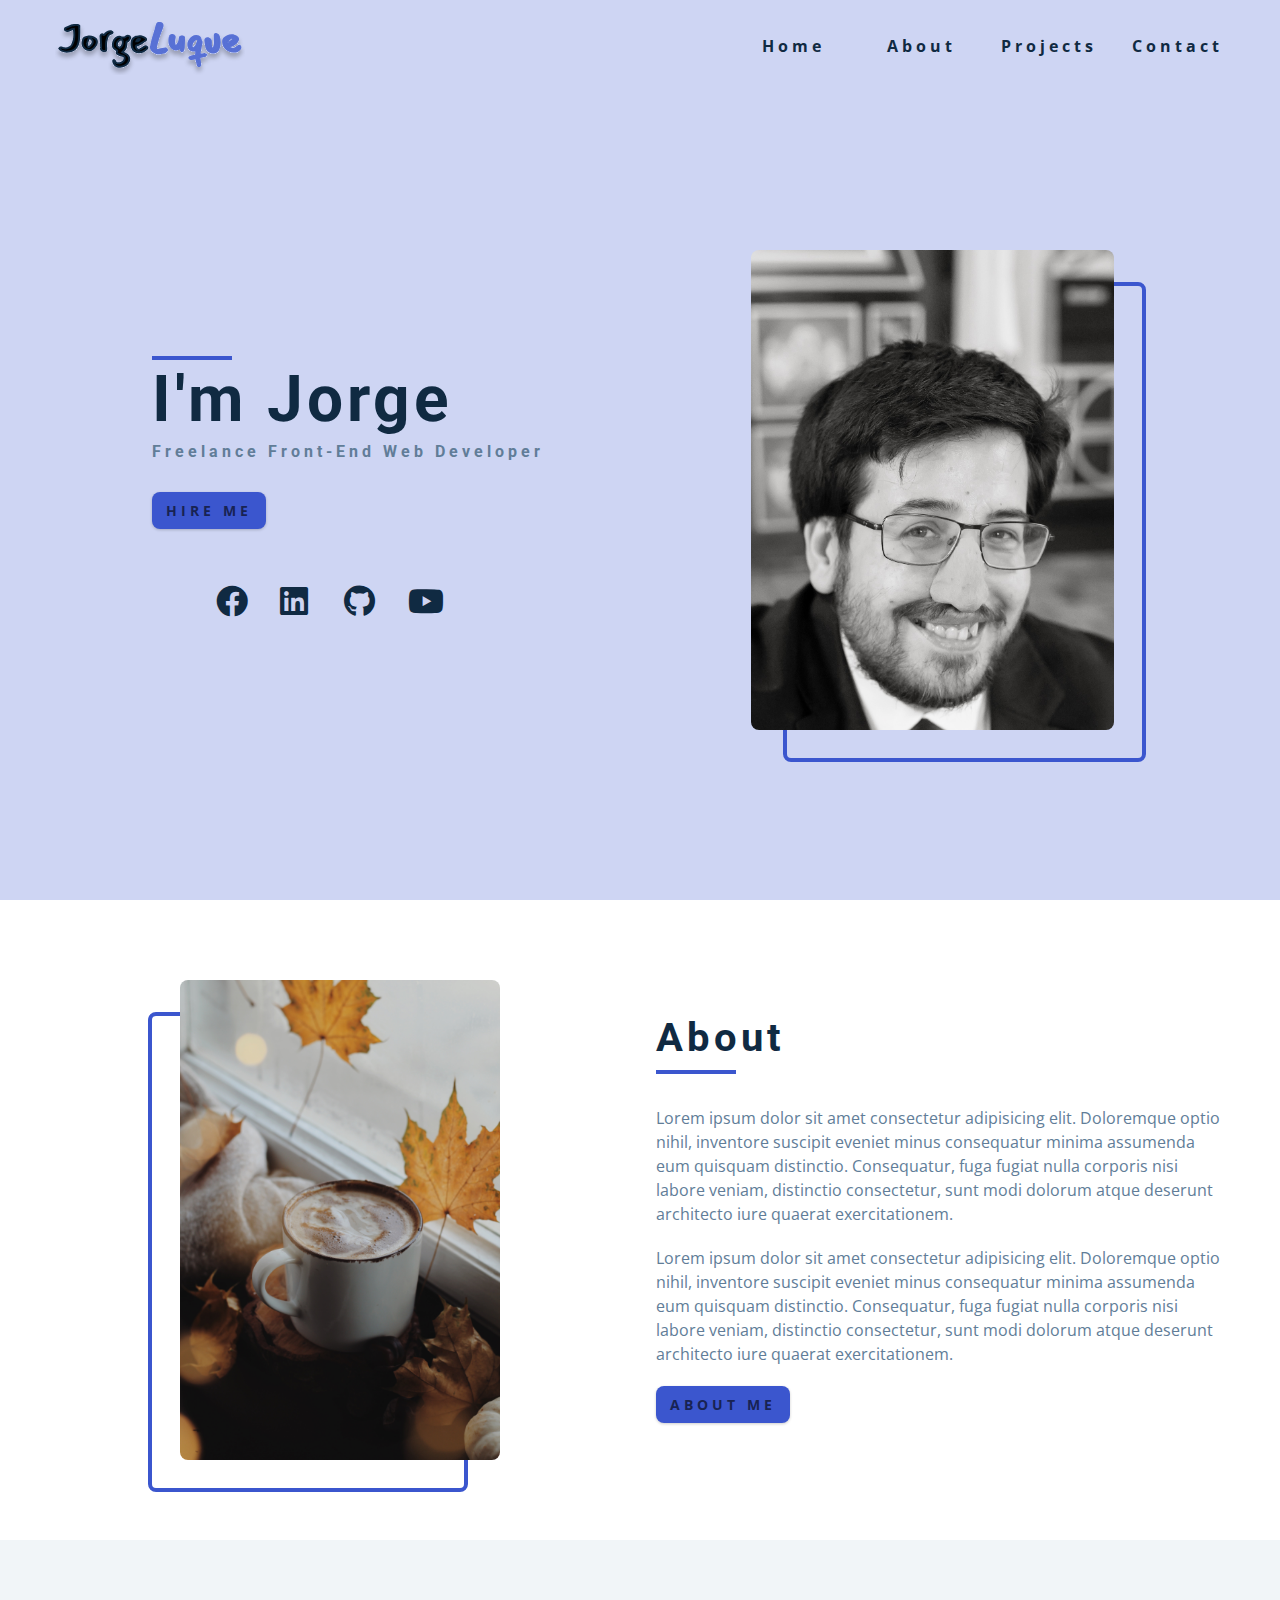
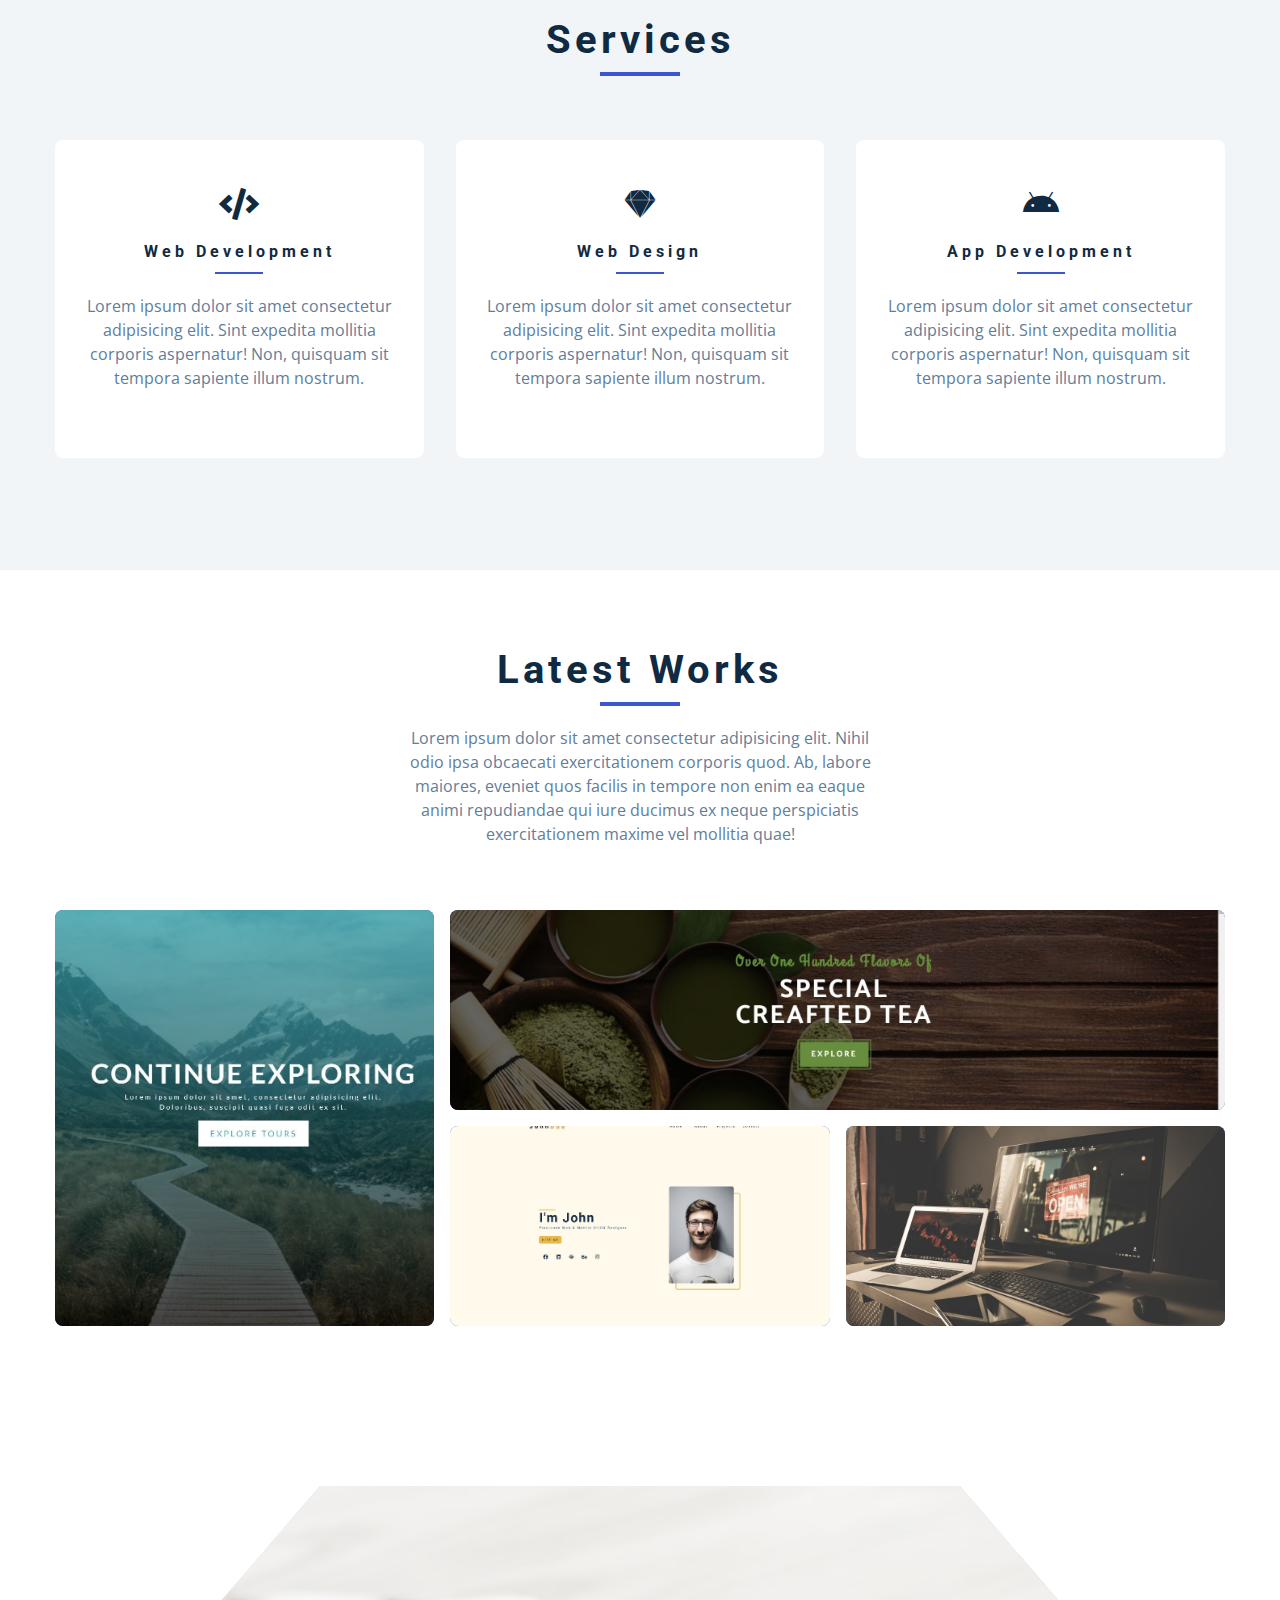
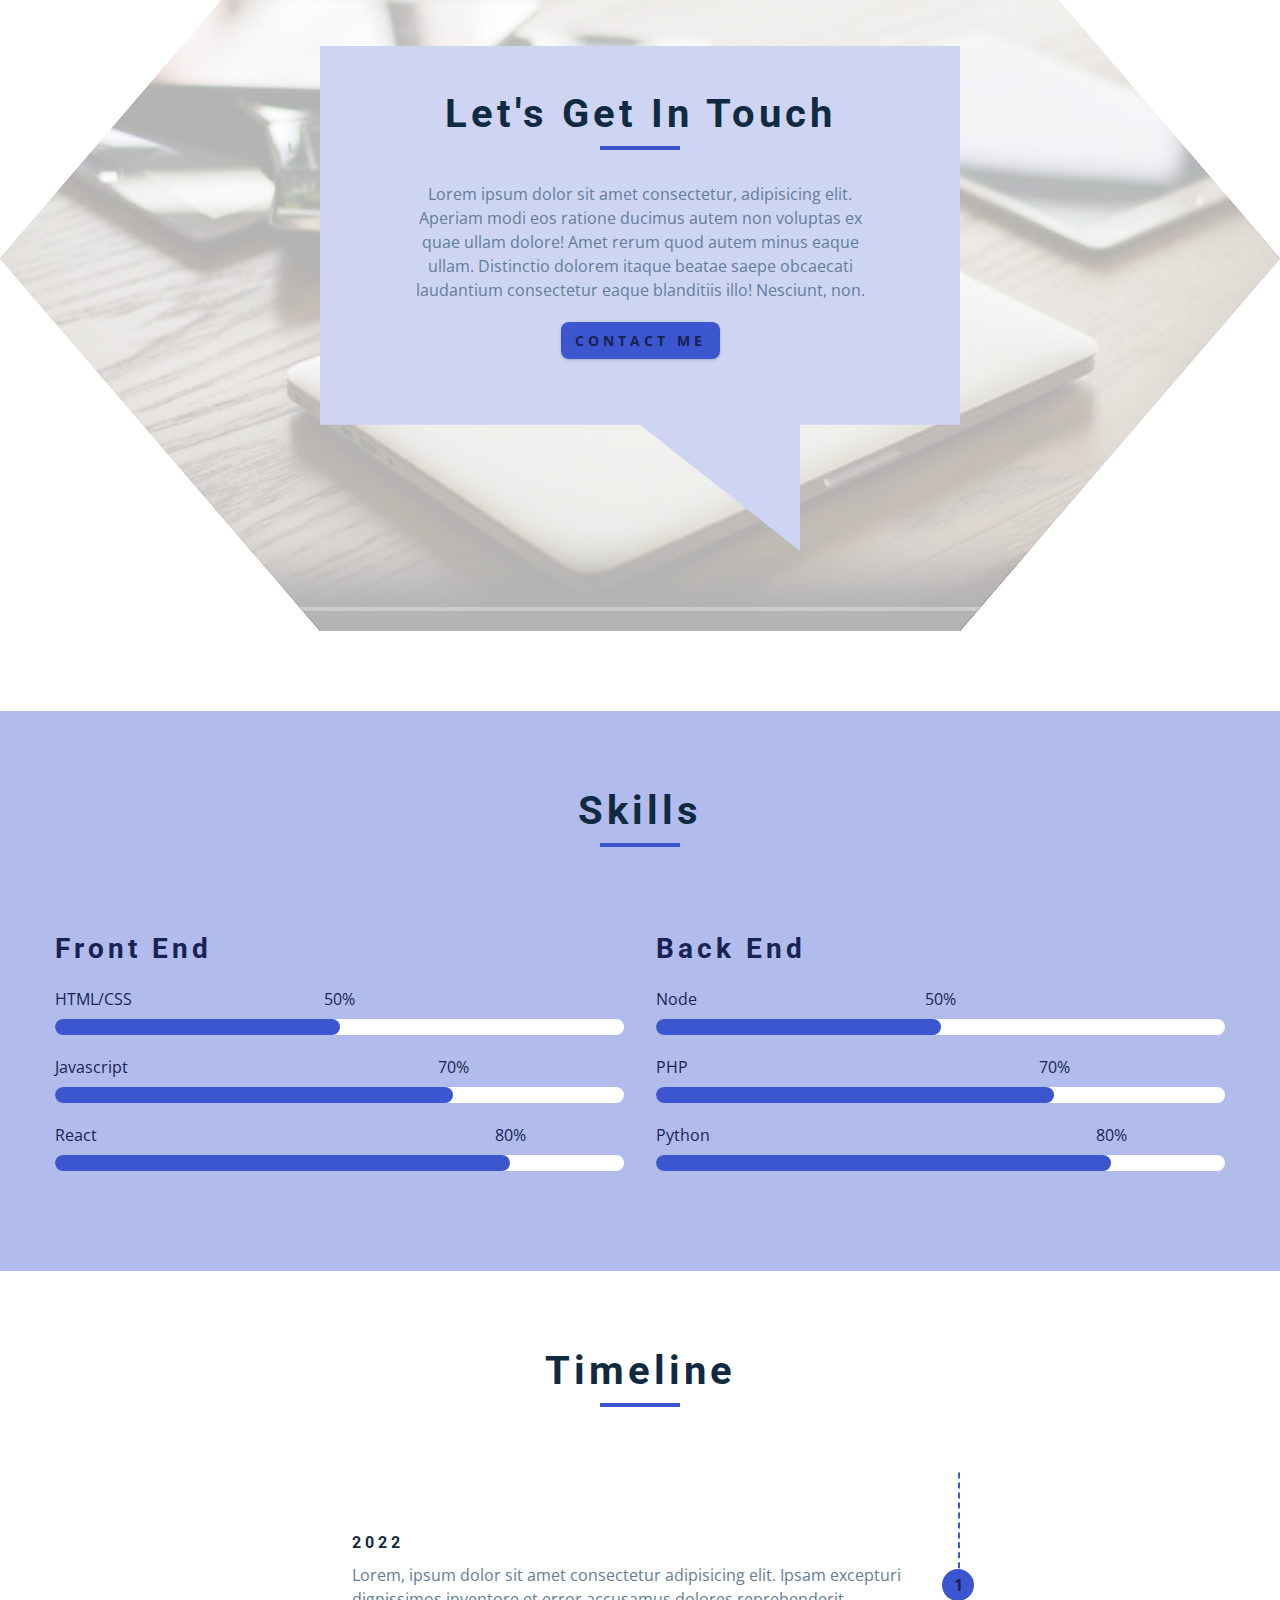
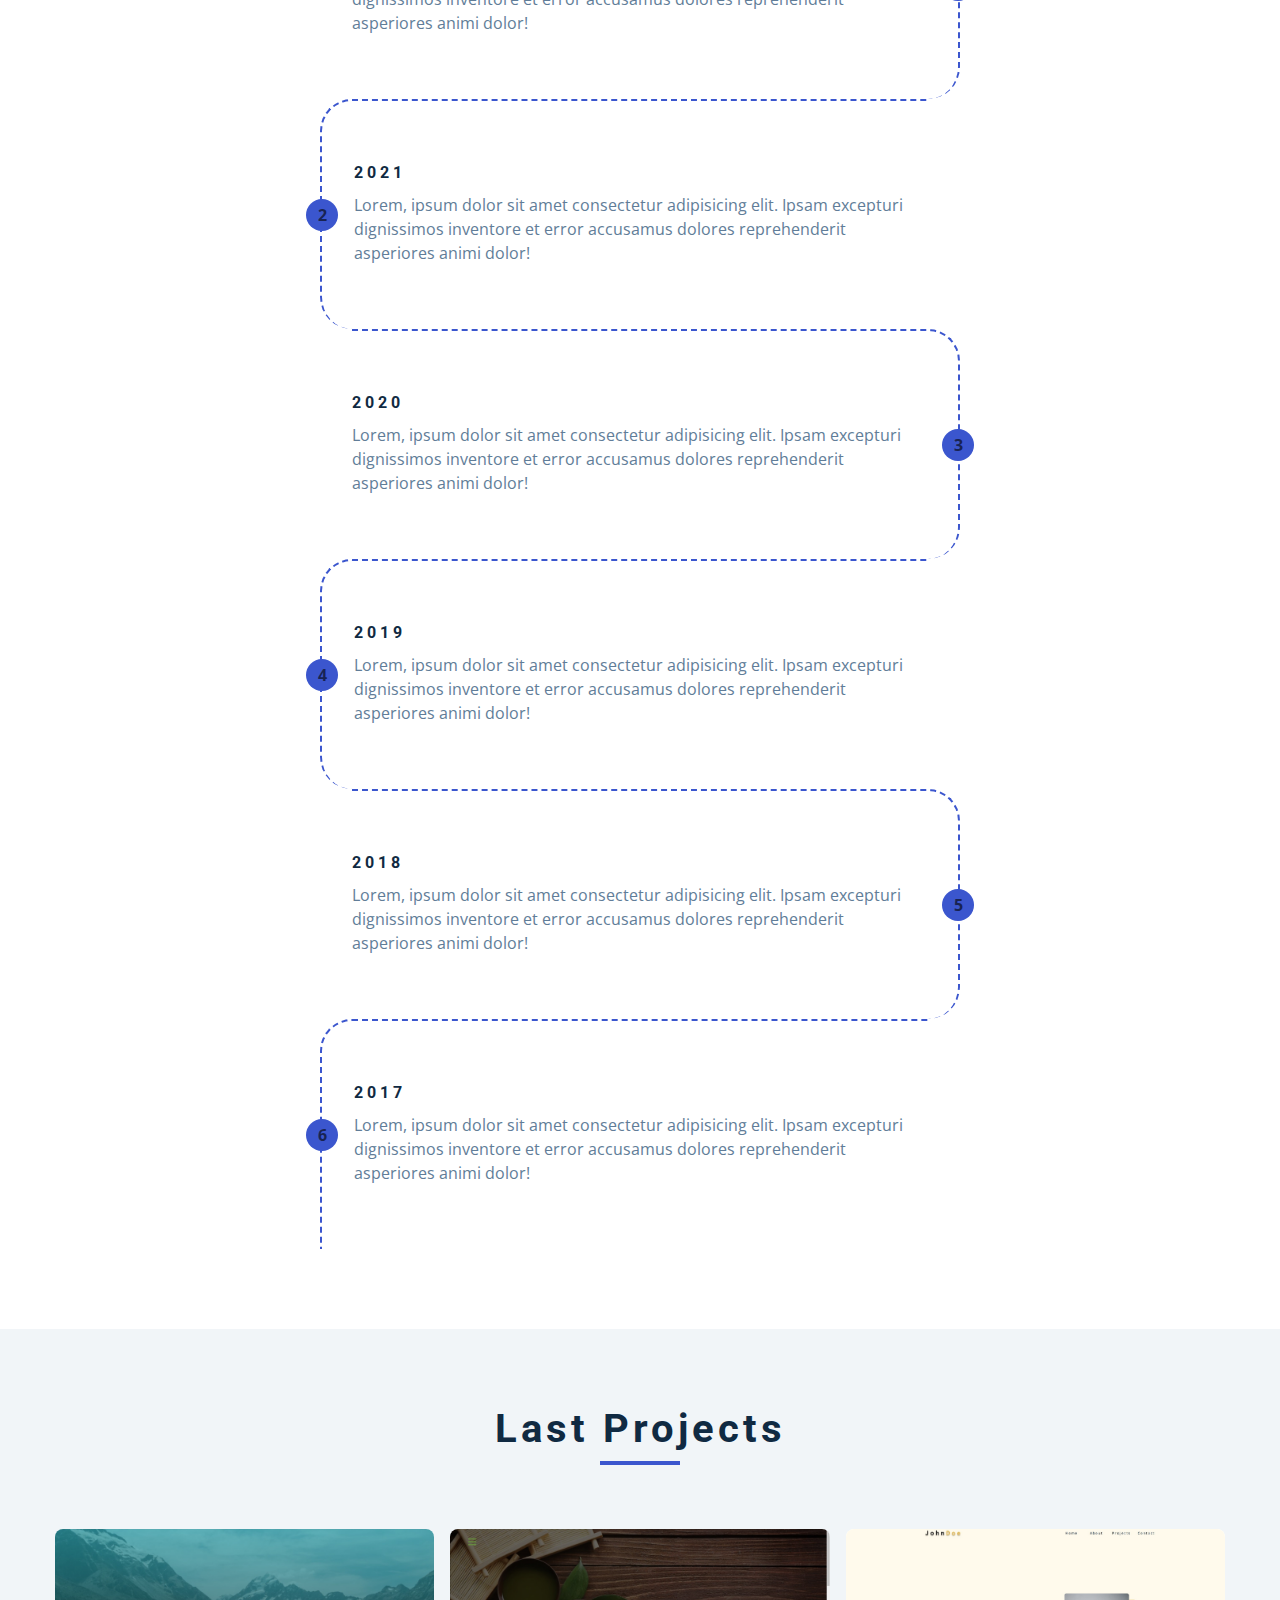
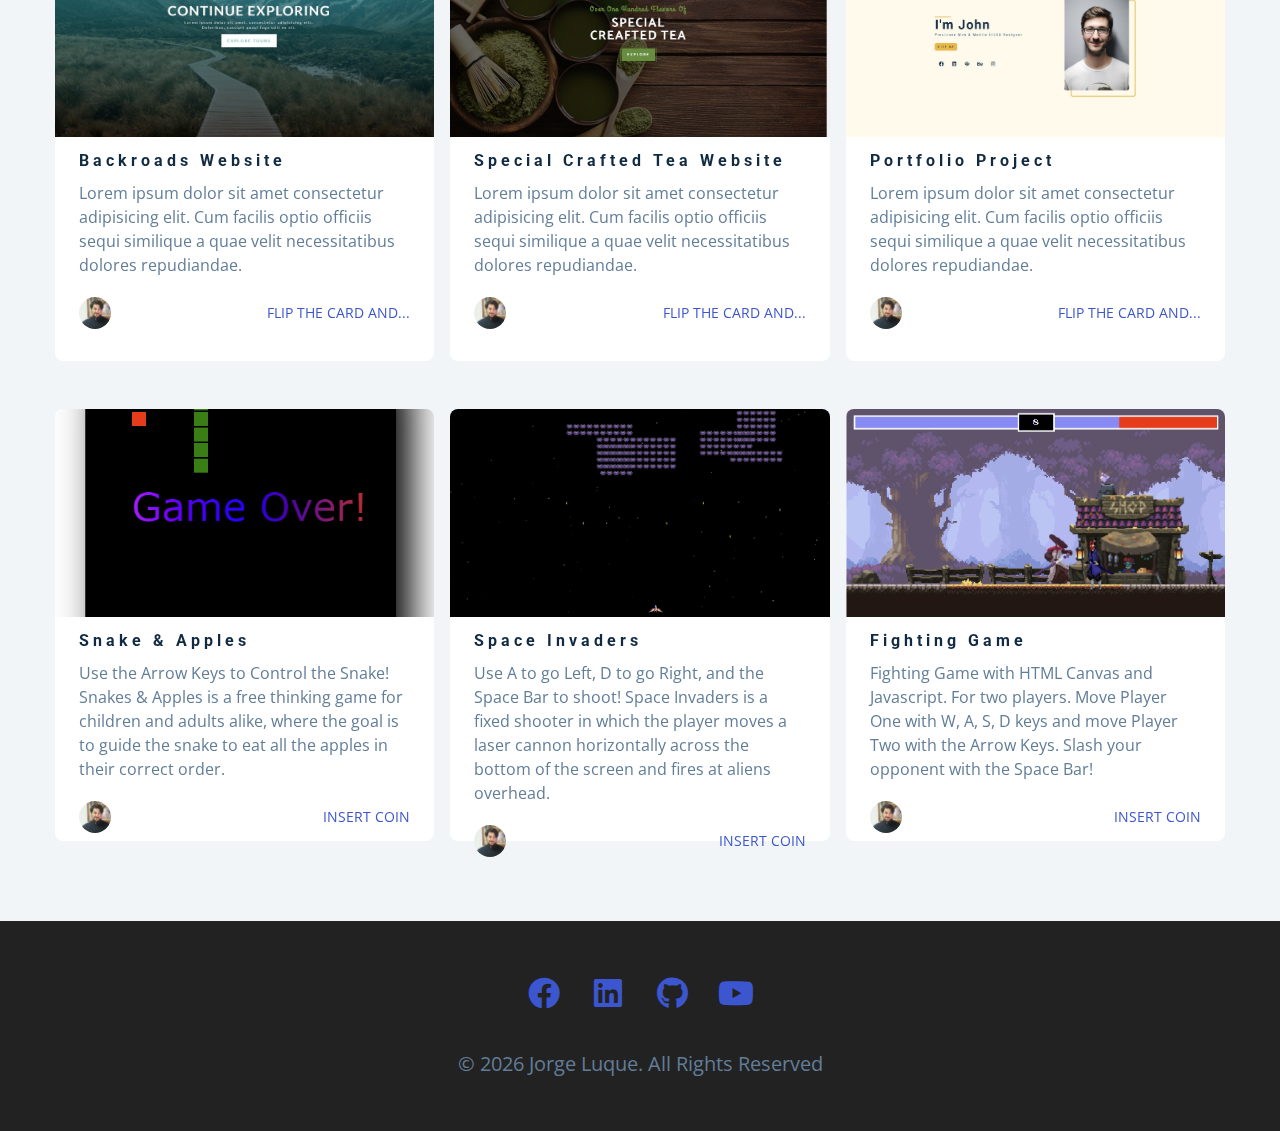
==== commit 3a79efea: "updated projects" ====
--- a/index.html
+++ b/index.html
@@ -486,7 +486,7 @@
     <section class="section blog">
       <!-- section title -->
       <div class="section-title">
-        <h2>blog</h2>
+        <h2>Last Projects</h2>
         <div class="underline"></div>
       </div>
       <!-- end of section title -->
@@ -505,13 +505,15 @@
               </p>
               <div class="card-footer">
                 <img src="./images/portfolio-pic.JPG" alt="author image" />
-                <p>7 minutes read</p>
+                <p>Flip the Card and...</p>
               </div>
             </div>
           </div>
           <!-- card back -->
           <div class="card-side card-back">
-            <button class="btn">read more</button>
+            <a href="https://luque-backroads.netlify.app/" target="_blank">
+              <button class="btn">Take a Look</button>
+            </a>
           </div>
         </div>
         <!--end of single article -->
@@ -529,13 +531,15 @@
               </p>
               <div class="card-footer">
                 <img src="./images/portfolio-pic.JPG" alt="author image" />
-                <p>7 minutes read</p>
+                <p>Flip the Card and...</p>
               </div>
             </div>
           </div>
           <!-- card back -->
           <div class="card-side card-back">
-            <button class="btn">read more</button>
+            <a href="https://luque-tea-project.netlify.app/" target="_blank">
+              <button class="btn">Take a look</button>
+            </a>
           </div>
         </div>
         <!--end of single article -->
@@ -553,13 +557,15 @@
               </p>
               <div class="card-footer">
                 <img src="./images/portfolio-pic.JPG" alt="author image" />
-                <p>7 minutes read</p>
+                <p>Flip the Card and...</p>
               </div>
             </div>
           </div>
           <!-- card back -->
           <div class="card-side card-back">
-            <button class="btn">read more</button>
+            <a href="https://porfolio-project-01.netlify.app/" target="_blank">
+              <button class="btn">Take a Look</button>
+            </a>
           </div>
         </div>
         <!--end of single article -->
@@ -567,23 +573,82 @@
         <div class="card">
           <!-- card front  -->
           <div class="card-side card-front">
-            <img src="./images/project-1.jpeg" alt="website" />
+            <img src="./images/30-snake-game.png" alt="website" />
             <div class="card-info">
-              <h4>article title</h4>
+              <h4>Snake & Apples</h4>
               <p>
-                Lorem ipsum dolor sit amet consectetur adipisicing elit. Cum
-                facilis optio officiis sequi similique a quae velit
-                necessitatibus dolores repudiandae.
+                Use the Arrow Keys to Control the Snake! Snakes & Apples is a
+                free thinking game for children and adults alike, where the goal
+                is to guide the snake to eat all the apples in their correct
+                order.
               </p>
               <div class="card-footer">
                 <img src="./images/portfolio-pic.JPG" alt="author image" />
-                <p>7 minutes read</p>
+                <p>Insert Coin</p>
               </div>
             </div>
           </div>
           <!-- card back -->
           <div class="card-side card-back">
-            <button class="btn">read more</button>
+            <a href="https://js-01-snake-game.netlify.app/" target="_blank">
+              <button class="btn">Game On</button>
+            </a>
+          </div>
+        </div>
+        <!--end of single article -->
+        <!-- single article -->
+        <div class="card">
+          <!-- card front  -->
+          <div class="card-side card-front">
+            <img src="./images/space-invaders.png" alt="website" />
+            <div class="card-info">
+              <h4>Space Invaders</h4>
+              <p>
+                Use A to go Left, D to go Right, and the Space Bar to shoot!
+                Space Invaders is a fixed shooter in which the player moves a
+                laser cannon horizontally across the bottom of the screen and
+                fires at aliens overhead.
+              </p>
+              <div class="card-footer">
+                <img src="./images/portfolio-pic.JPG" alt="author image" />
+                <p>Insert Coin</p>
+              </div>
+            </div>
+          </div>
+          <!-- card back -->
+          <div class="card-side card-back">
+            <a
+              href="https://js-space-invaders-game.netlify.app/"
+              target="_blank"
+            >
+              <button class="btn">Game On</button>
+            </a>
+          </div>
+        </div>
+        <!--end of single article -->
+        <!-- single article -->
+        <div class="card">
+          <!-- card front  -->
+          <div class="card-side card-front">
+            <img src="./images/fighting-game.png" alt="website" />
+            <div class="card-info">
+              <h4>Fighting Game</h4>
+              <p>
+                Fighting Game with HTML Canvas and Javascript. For two players.
+                Move Player One with W, A, S, D keys and move Player Two with
+                the Arrow Keys. Slash your opponent with the Space Bar!
+              </p>
+              <div class="card-footer">
+                <img src="./images/portfolio-pic.JPG" alt="author image" />
+                <p>Insert Coin</p>
+              </div>
+            </div>
+          </div>
+          <!-- card back -->
+          <div class="card-side card-back">
+            <a href="https://04-js-fighting-game.netlify.app/" target="_blank">
+              <button class="btn">Game On</button>
+            </a>
           </div>
         </div>
         <!--end of single article -->
--- a/css/styles.css
+++ b/css/styles.css
@@ -971,6 +971,7 @@
 .project-details {
   padding: 2rem 1.5rem;
 }
+
 .project-footer {
   display: grid;
   grid-template-columns: 1fr 1fr;
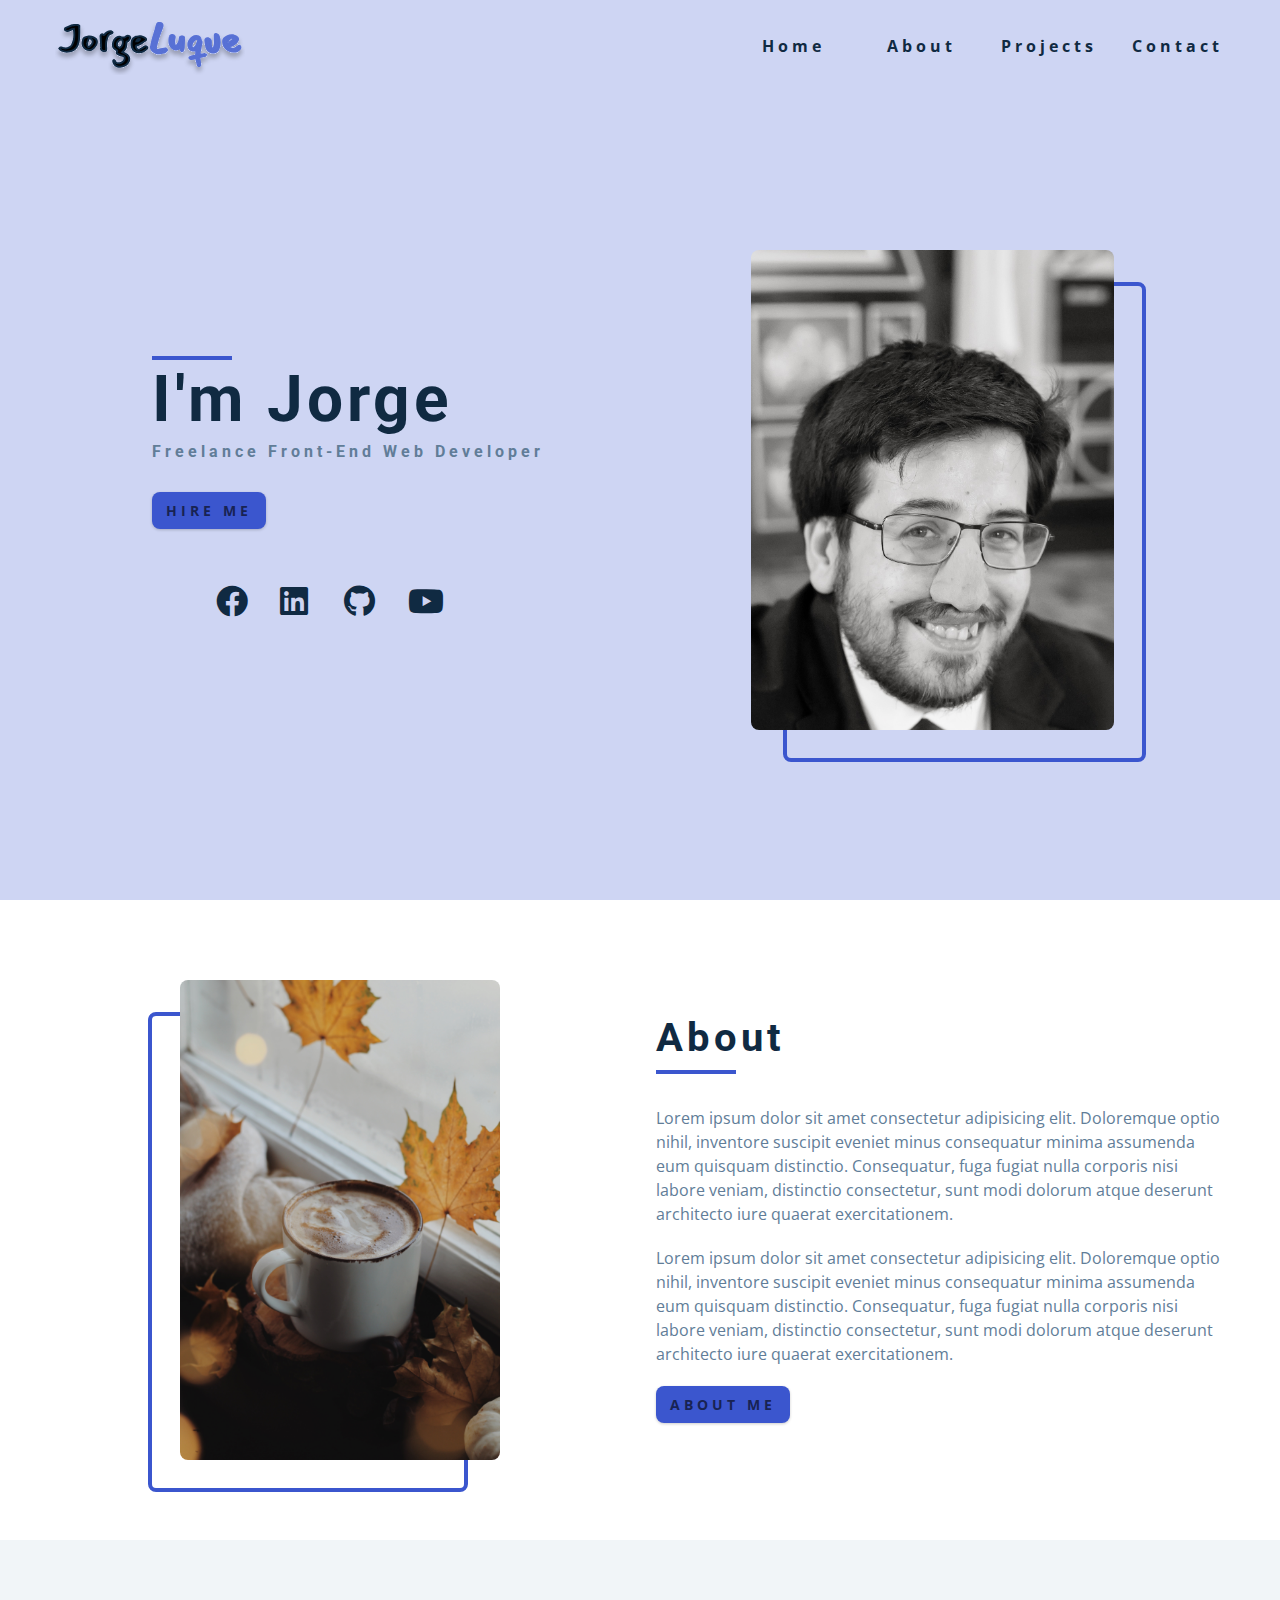
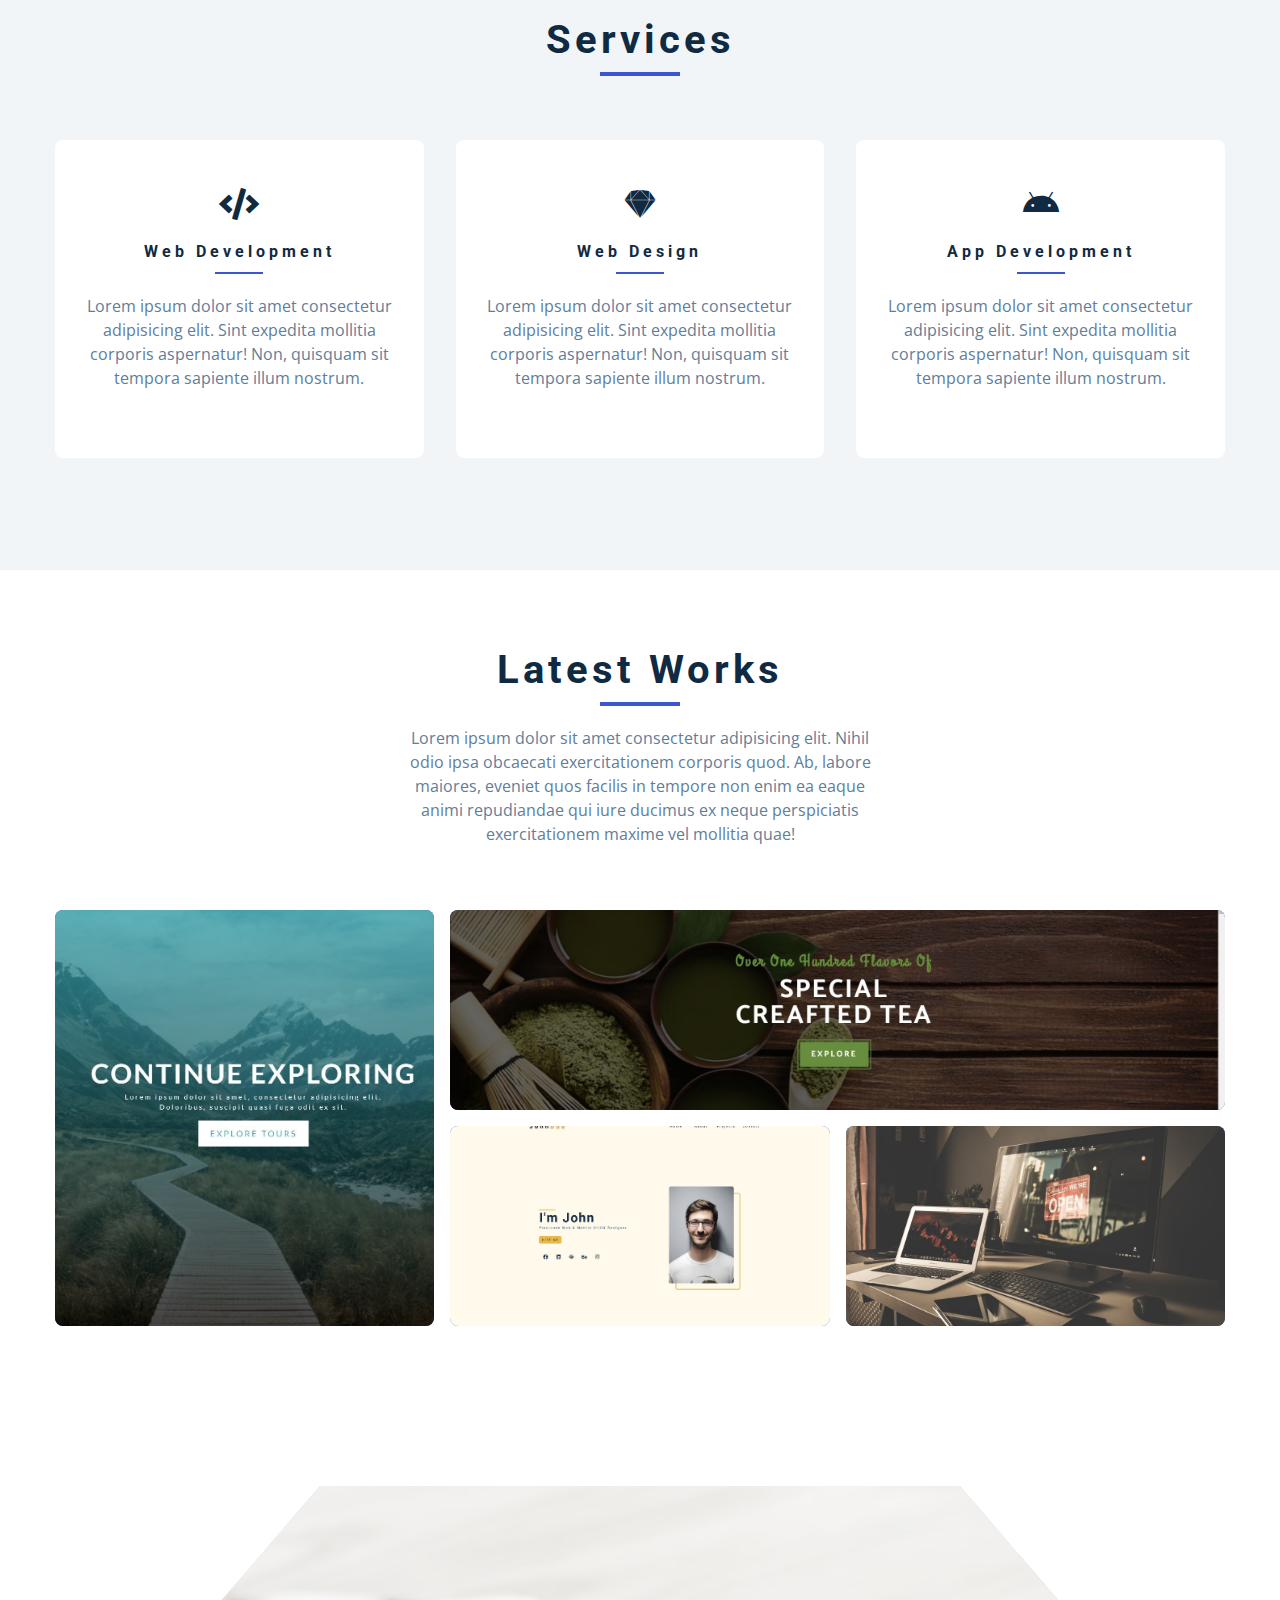
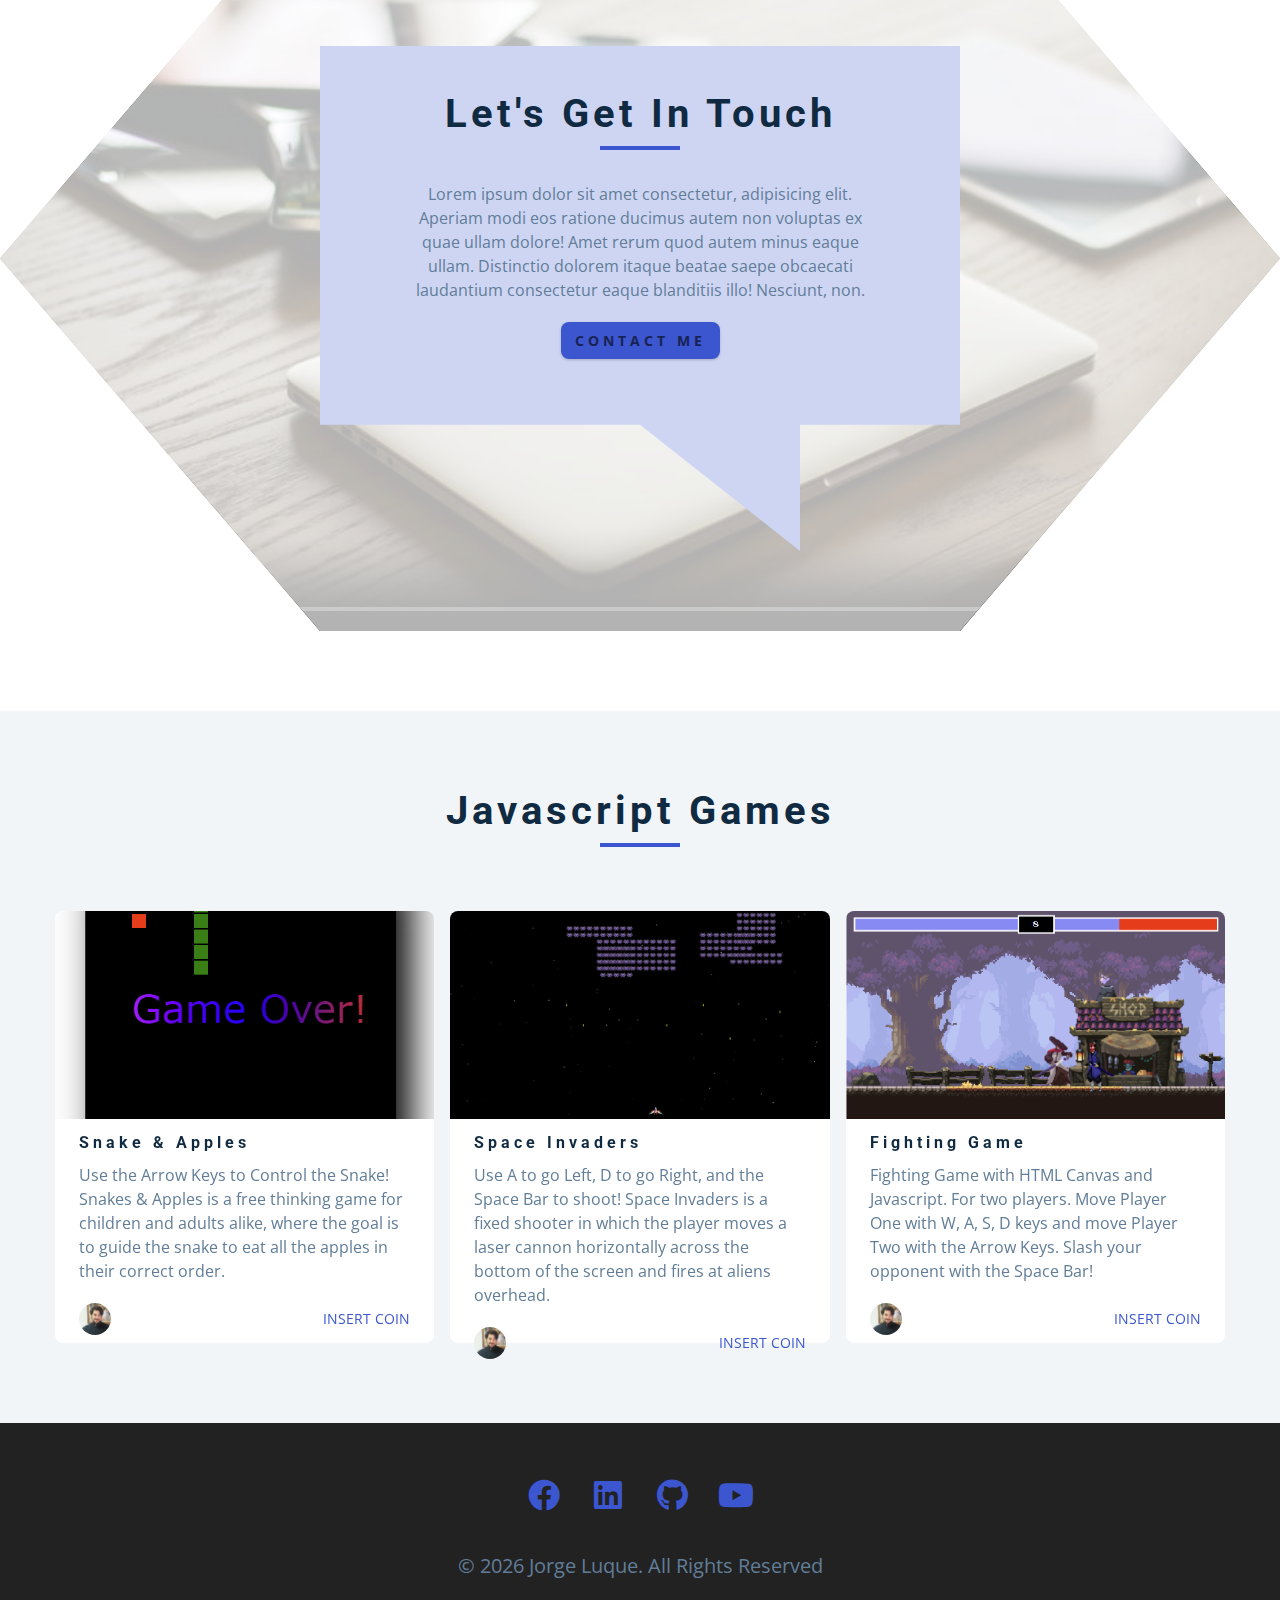
==== commit c7ae4d39: "no skills" ====
--- a/index.html
+++ b/index.html
@@ -332,243 +332,19 @@
       </div>
     </section>
     <!-- end of connect -->
-    <!-- skills -->
-    <section class="section skills">
-      <!-- section title -->
-      <div class="section-title">
-        <h2>skills</h2>
-        <div class="underline"></div>
-      </div>
-      <!-- end of section title -->
-      <div class="section-center skills-center">
-        <article>
-          <h3>front end</h3>
-          <!-- single skill -->
-          <div class="skill">
-            <p>HTML/CSS</p>
-            <div class="skill-container">
-              <div class="skill-value"></div>
-              <p class="skill-text">50%</p>
-            </div>
-          </div>
-          <!--end of single skill -->
-          <!-- single skill -->
-          <div class="skill">
-            <p>Javascript</p>
-            <div class="skill-container">
-              <div class="skill-value value-70"></div>
-              <p class="skill-text skill-text-70">70%</p>
-            </div>
-          </div>
-          <!--end of single skill -->
-          <!-- single skill -->
-          <div class="skill">
-            <p>React</p>
-            <div class="skill-container">
-              <div class="skill-value value-80"></div>
-              <p class="skill-text skill-text-80">80%</p>
-            </div>
-          </div>
-          <!--end of single skill -->
-        </article>
-        <article>
-          <h3>back end</h3>
-          <!-- single skill -->
-          <div class="skill">
-            <p>Node</p>
-            <div class="skill-container">
-              <div class="skill-value"></div>
-              <p class="skill-text">50%</p>
-            </div>
-          </div>
-          <!--end of single skill -->
-          <!-- single skill -->
-          <div class="skill">
-            <p>PHP</p>
-            <div class="skill-container">
-              <div class="skill-value value-70"></div>
-              <p class="skill-text skill-text-70">70%</p>
-            </div>
-          </div>
-          <!--end of single skill -->
-          <!-- single skill -->
-          <div class="skill">
-            <p>Python</p>
-            <div class="skill-container">
-              <div class="skill-value value-80"></div>
-              <p class="skill-text skill-text-80">80%</p>
-            </div>
-          </div>
-          <!--end of single skill -->
-        </article>
-      </div>
-    </section>
-    <!-- end of skills -->
+
     <!-- timeline -->
-    <section class="section timeline">
-      <!-- section title -->
-      <div class="section-title">
-        <h2>timeline</h2>
-        <div class="underline"></div>
-      </div>
-      <!-- end of section title -->
-      <div class="section-center timeline-center">
-        <!-- single timeline item -->
-        <article class="timeline-item">
-          <h4>2022</h4>
-          <p>
-            Lorem, ipsum dolor sit amet consectetur adipisicing elit. Ipsam
-            excepturi dignissimos inventore et error accusamus dolores
-            reprehenderit asperiores animi dolor!
-          </p>
-          <span class="number">1</span>
-        </article>
-        <!--end of single timeline item -->
-        <!-- single timeline item -->
-        <article class="timeline-item">
-          <h4>2021</h4>
-          <p>
-            Lorem, ipsum dolor sit amet consectetur adipisicing elit. Ipsam
-            excepturi dignissimos inventore et error accusamus dolores
-            reprehenderit asperiores animi dolor!
-          </p>
-          <span class="number">2</span>
-        </article>
-        <!--end of single timeline item -->
-        <!-- single timeline item -->
-        <article class="timeline-item">
-          <h4>2020</h4>
-          <p>
-            Lorem, ipsum dolor sit amet consectetur adipisicing elit. Ipsam
-            excepturi dignissimos inventore et error accusamus dolores
-            reprehenderit asperiores animi dolor!
-          </p>
-          <span class="number">3</span>
-        </article>
-        <!--end of single timeline item -->
-        <!-- single timeline item -->
-        <article class="timeline-item">
-          <h4>2019</h4>
-          <p>
-            Lorem, ipsum dolor sit amet consectetur adipisicing elit. Ipsam
-            excepturi dignissimos inventore et error accusamus dolores
-            reprehenderit asperiores animi dolor!
-          </p>
-          <span class="number">4</span>
-        </article>
-        <!--end of single timeline item -->
-        <!-- single timeline item -->
-        <article class="timeline-item">
-          <h4>2018</h4>
-          <p>
-            Lorem, ipsum dolor sit amet consectetur adipisicing elit. Ipsam
-            excepturi dignissimos inventore et error accusamus dolores
-            reprehenderit asperiores animi dolor!
-          </p>
-          <span class="number">5</span>
-        </article>
-        <!--end of single timeline item -->
-        <!-- single timeline item -->
-        <article class="timeline-item">
-          <h4>2017</h4>
-          <p>
-            Lorem, ipsum dolor sit amet consectetur adipisicing elit. Ipsam
-            excepturi dignissimos inventore et error accusamus dolores
-            reprehenderit asperiores animi dolor!
-          </p>
-          <span class="number">6</span>
-        </article>
-        <!--end of single timeline item -->
-      </div>
-    </section>
+
     <!--end of  timeline -->
     <!-- blog -->
     <section class="section blog">
       <!-- section title -->
       <div class="section-title">
-        <h2>Last Projects</h2>
+        <h2>Javascript Games</h2>
         <div class="underline"></div>
       </div>
       <!-- end of section title -->
       <div class="section-center blog-center">
-        <!-- single article -->
-        <div class="card">
-          <!-- card front  -->
-          <div class="card-side card-front">
-            <img src="./images/backroads.jpg" alt="website" />
-            <div class="card-info">
-              <h4>Backroads website</h4>
-              <p>
-                Lorem ipsum dolor sit amet consectetur adipisicing elit. Cum
-                facilis optio officiis sequi similique a quae velit
-                necessitatibus dolores repudiandae.
-              </p>
-              <div class="card-footer">
-                <img src="./images/portfolio-pic.JPG" alt="author image" />
-                <p>Flip the Card and...</p>
-              </div>
-            </div>
-          </div>
-          <!-- card back -->
-          <div class="card-side card-back">
-            <a href="https://luque-backroads.netlify.app/" target="_blank">
-              <button class="btn">Take a Look</button>
-            </a>
-          </div>
-        </div>
-        <!--end of single article -->
-        <!-- single article -->
-        <div class="card">
-          <!-- card front  -->
-          <div class="card-side card-front">
-            <img src="./images/tea station.jpg" alt="website" />
-            <div class="card-info">
-              <h4>Special crafted tea website</h4>
-              <p>
-                Lorem ipsum dolor sit amet consectetur adipisicing elit. Cum
-                facilis optio officiis sequi similique a quae velit
-                necessitatibus dolores repudiandae.
-              </p>
-              <div class="card-footer">
-                <img src="./images/portfolio-pic.JPG" alt="author image" />
-                <p>Flip the Card and...</p>
-              </div>
-            </div>
-          </div>
-          <!-- card back -->
-          <div class="card-side card-back">
-            <a href="https://luque-tea-project.netlify.app/" target="_blank">
-              <button class="btn">Take a look</button>
-            </a>
-          </div>
-        </div>
-        <!--end of single article -->
-        <!-- single article -->
-        <div class="card">
-          <!-- card front  -->
-          <div class="card-side card-front">
-            <img src="./images/Doe Portfolio.jpg" alt="website" />
-            <div class="card-info">
-              <h4>Portfolio project</h4>
-              <p>
-                Lorem ipsum dolor sit amet consectetur adipisicing elit. Cum
-                facilis optio officiis sequi similique a quae velit
-                necessitatibus dolores repudiandae.
-              </p>
-              <div class="card-footer">
-                <img src="./images/portfolio-pic.JPG" alt="author image" />
-                <p>Flip the Card and...</p>
-              </div>
-            </div>
-          </div>
-          <!-- card back -->
-          <div class="card-side card-back">
-            <a href="https://porfolio-project-01.netlify.app/" target="_blank">
-              <button class="btn">Take a Look</button>
-            </a>
-          </div>
-        </div>
-        <!--end of single article -->
         <!-- single article -->
         <div class="card">
           <!-- card front  -->
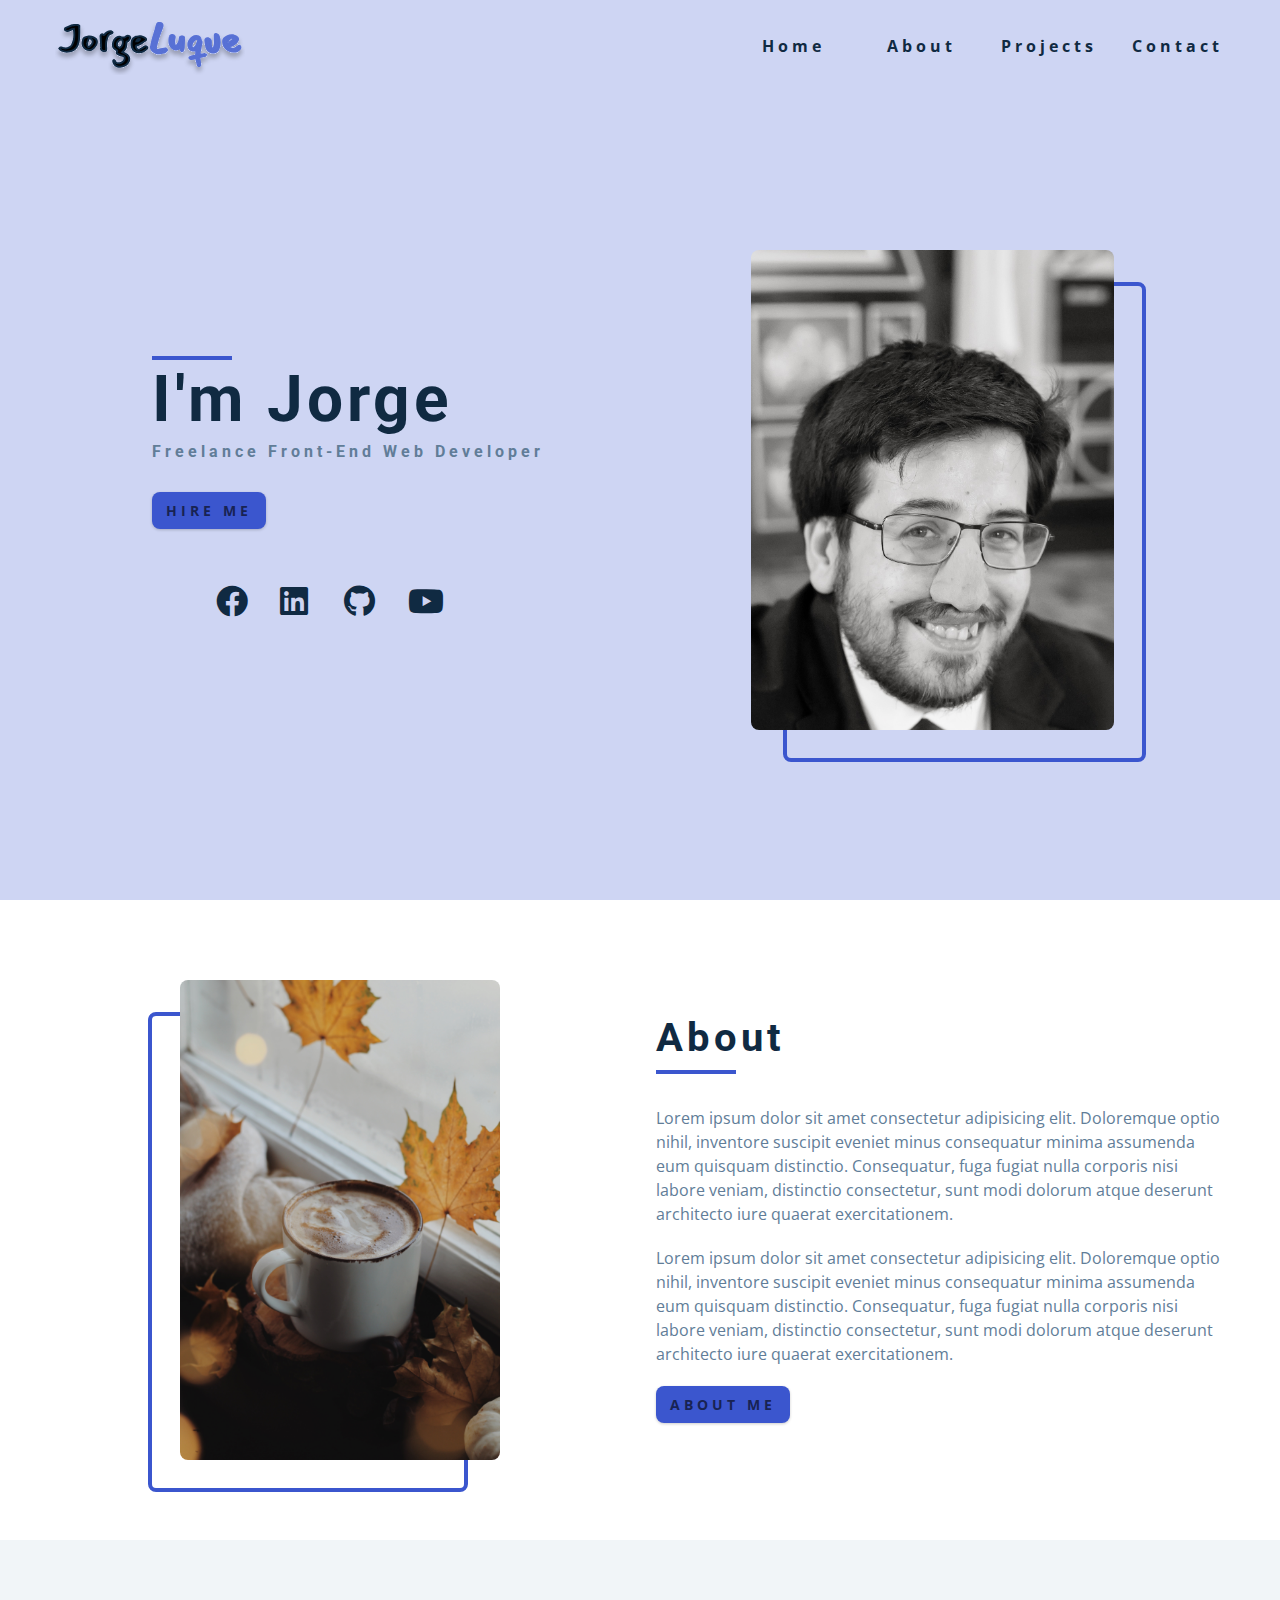
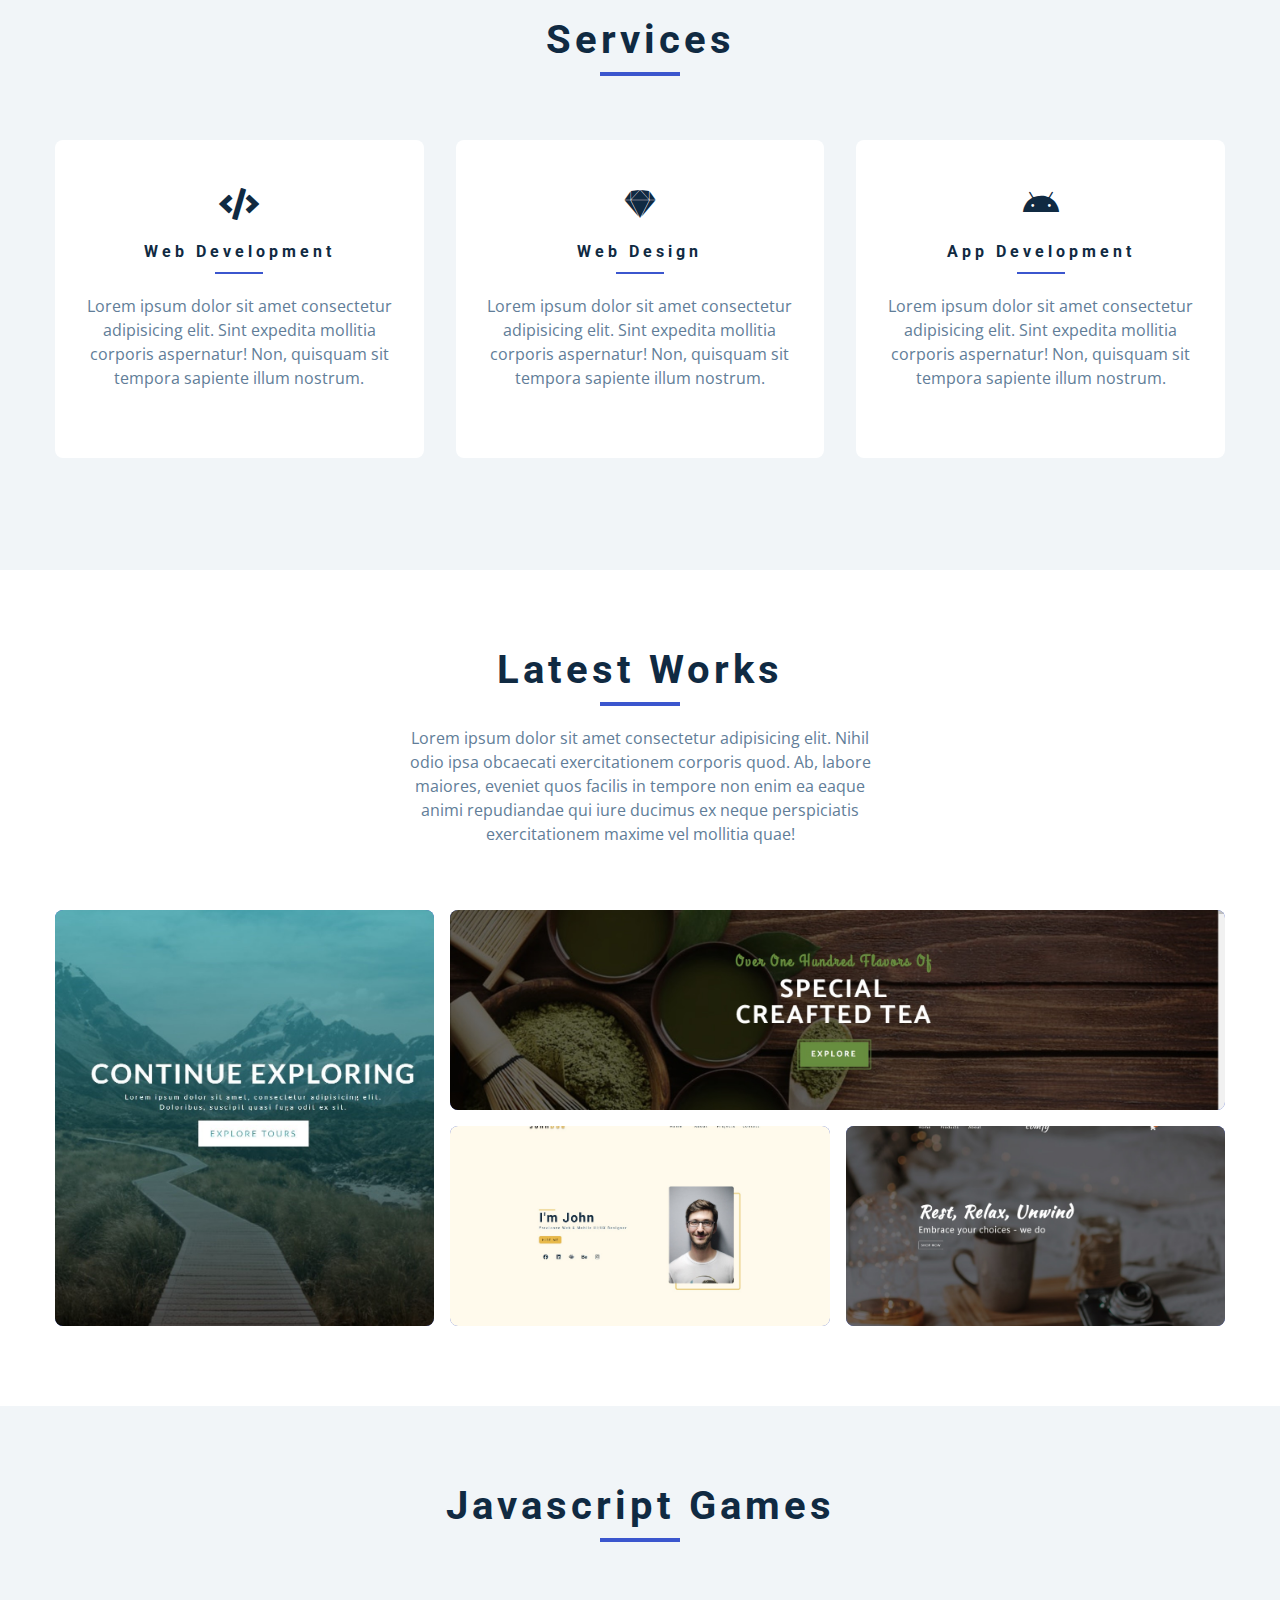
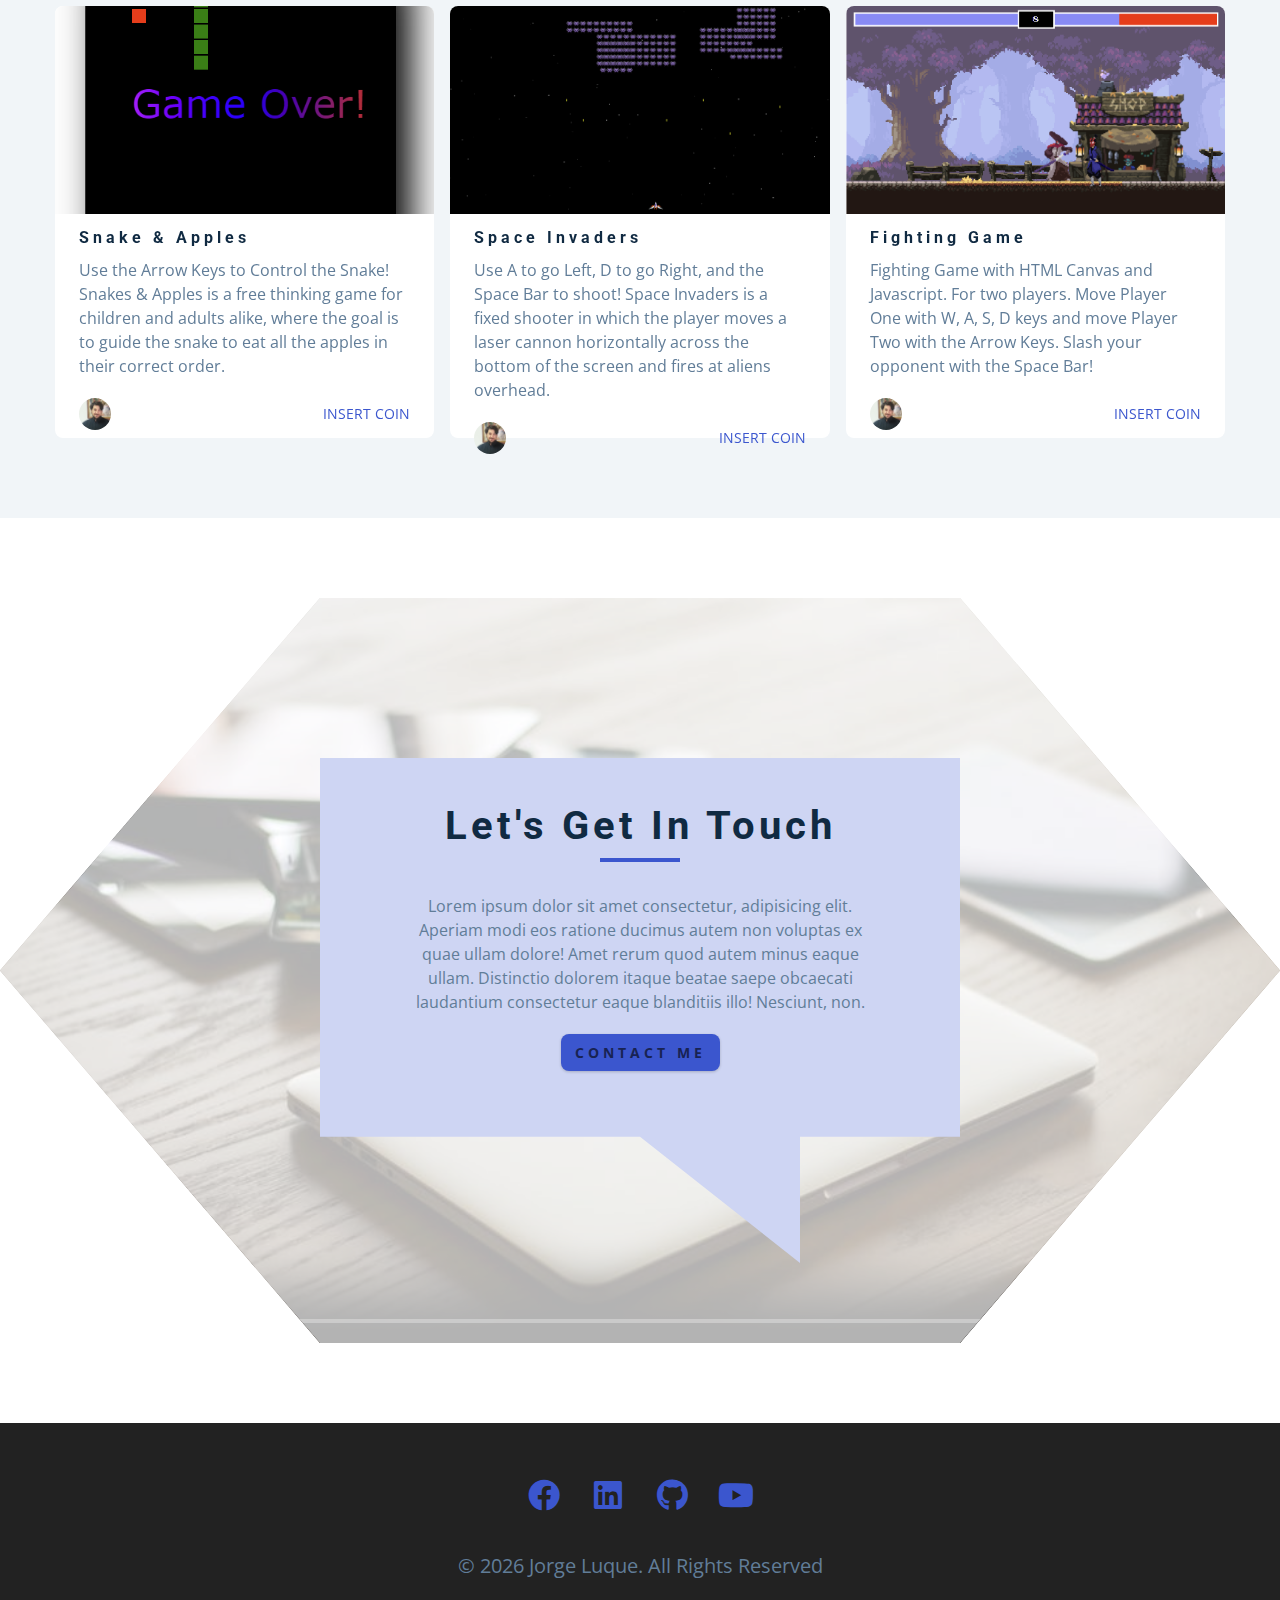
==== commit 834379b8: "Updated Home page, Latest Works and JS Games" ====
--- a/index.html
+++ b/index.html
@@ -239,7 +239,11 @@
       <!-- end of section title -->
       <div class="section-center projects-center">
         <!-- single project -->
-        <a href="projects.html" class="project-1">
+        <a
+          href="https://luque-backroads.netlify.app/"
+          class="project-1"
+          target="_blank"
+        >
           <article class="project">
             <img
               src="./images/backroads.jpg"
@@ -254,7 +258,11 @@
         </a>
         <!--end of single project -->
         <!-- single project -->
-        <a href="projects.html" class="project-2">
+        <a
+          href="https://luque-tea-project.netlify.app/"
+          class="project-2"
+          target="_blank"
+        >
           <article class="project">
             <img
               src="./images/tea station.jpg"
@@ -269,7 +277,11 @@
         </a>
         <!--end of single project -->
         <!-- single project -->
-        <a href="projects.html" class="project-3">
+        <a
+          href="https://porfolio-project-01.netlify.app/"
+          class="project-3"
+          target="_blank"
+        >
           <article class="project">
             <img
               src="./images/Doe Portfolio.jpg"
@@ -284,16 +296,20 @@
         </a>
         <!--end of single project -->
         <!-- single project -->
-        <a href="projects.html" class="project-4">
+        <a
+          href="https://js-29-e-commerce-store.netlify.app/"
+          class="project-4"
+          target="_blank"
+        >
           <article class="project">
             <img
-              src="./images/project-4.jpeg"
+              src="./images/29-e-commerce.jpg"
               alt="single project"
               class="project-img"
             />
             <div class="project-info">
-              <h4>project title</h4>
-              <p>client name</p>
+              <h4>Javascript comfy store</h4>
+              <p>comfy store</p>
             </div>
           </article>
         </a>
@@ -301,6 +317,105 @@
       </div>
     </section>
     <!-- end of projects -->
+
+    <!-- timeline -->
+
+    <!--end of  timeline -->
+    <!-- Games -->
+    <section class="section blog">
+      <!-- section title -->
+      <div class="section-title">
+        <h2>Javascript Games</h2>
+        <div class="underline"></div>
+      </div>
+      <!-- end of section title -->
+      <div class="section-center blog-center">
+        <!-- single article -->
+        <div class="card">
+          <!-- card front  -->
+          <div class="card-side card-front">
+            <img src="./images/30-snake-game.png" alt="website" />
+            <div class="card-info">
+              <h4>Snake & Apples</h4>
+              <p>
+                Use the Arrow Keys to Control the Snake! Snakes & Apples is a
+                free thinking game for children and adults alike, where the goal
+                is to guide the snake to eat all the apples in their correct
+                order.
+              </p>
+              <div class="card-footer">
+                <img src="./images/portfolio-pic.JPG" alt="author image" />
+                <p>Insert Coin</p>
+              </div>
+            </div>
+          </div>
+          <!-- card back -->
+          <div class="card-side card-back">
+            <a href="https://js-01-snake-game.netlify.app/" target="_blank">
+              <button class="btn">Game On</button>
+            </a>
+          </div>
+        </div>
+        <!--end of single article -->
+        <!-- single article -->
+        <div class="card">
+          <!-- card front  -->
+          <div class="card-side card-front">
+            <img src="./images/space-invaders.png" alt="website" />
+            <div class="card-info">
+              <h4>Space Invaders</h4>
+              <p>
+                Use A to go Left, D to go Right, and the Space Bar to shoot!
+                Space Invaders is a fixed shooter in which the player moves a
+                laser cannon horizontally across the bottom of the screen and
+                fires at aliens overhead.
+              </p>
+              <div class="card-footer">
+                <img src="./images/portfolio-pic.JPG" alt="author image" />
+                <p>Insert Coin</p>
+              </div>
+            </div>
+          </div>
+          <!-- card back -->
+          <div class="card-side card-back">
+            <a
+              href="https://js-space-invaders-game.netlify.app/"
+              target="_blank"
+            >
+              <button class="btn">Game On</button>
+            </a>
+          </div>
+        </div>
+        <!--end of single article -->
+        <!-- single article -->
+        <div class="card">
+          <!-- card front  -->
+          <div class="card-side card-front">
+            <img src="./images/fighting-game.png" alt="website" />
+            <div class="card-info">
+              <h4>Fighting Game</h4>
+              <p>
+                Fighting Game with HTML Canvas and Javascript. For two players.
+                Move Player One with W, A, S, D keys and move Player Two with
+                the Arrow Keys. Slash your opponent with the Space Bar!
+              </p>
+              <div class="card-footer">
+                <img src="./images/portfolio-pic.JPG" alt="author image" />
+                <p>Insert Coin</p>
+              </div>
+            </div>
+          </div>
+          <!-- card back -->
+          <div class="card-side card-back">
+            <a href="https://04-js-fighting-game.netlify.app/" target="_blank">
+              <button class="btn">Game On</button>
+            </a>
+          </div>
+        </div>
+        <!--end of single article -->
+      </div>
+    </section>
+    <!--end of  Games -->
     <!-- connect -->
     <section class="connect">
       <video
@@ -332,105 +447,6 @@
       </div>
     </section>
     <!-- end of connect -->
-
-    <!-- timeline -->
-
-    <!--end of  timeline -->
-    <!-- blog -->
-    <section class="section blog">
-      <!-- section title -->
-      <div class="section-title">
-        <h2>Javascript Games</h2>
-        <div class="underline"></div>
-      </div>
-      <!-- end of section title -->
-      <div class="section-center blog-center">
-        <!-- single article -->
-        <div class="card">
-          <!-- card front  -->
-          <div class="card-side card-front">
-            <img src="./images/30-snake-game.png" alt="website" />
-            <div class="card-info">
-              <h4>Snake & Apples</h4>
-              <p>
-                Use the Arrow Keys to Control the Snake! Snakes & Apples is a
-                free thinking game for children and adults alike, where the goal
-                is to guide the snake to eat all the apples in their correct
-                order.
-              </p>
-              <div class="card-footer">
-                <img src="./images/portfolio-pic.JPG" alt="author image" />
-                <p>Insert Coin</p>
-              </div>
-            </div>
-          </div>
-          <!-- card back -->
-          <div class="card-side card-back">
-            <a href="https://js-01-snake-game.netlify.app/" target="_blank">
-              <button class="btn">Game On</button>
-            </a>
-          </div>
-        </div>
-        <!--end of single article -->
-        <!-- single article -->
-        <div class="card">
-          <!-- card front  -->
-          <div class="card-side card-front">
-            <img src="./images/space-invaders.png" alt="website" />
-            <div class="card-info">
-              <h4>Space Invaders</h4>
-              <p>
-                Use A to go Left, D to go Right, and the Space Bar to shoot!
-                Space Invaders is a fixed shooter in which the player moves a
-                laser cannon horizontally across the bottom of the screen and
-                fires at aliens overhead.
-              </p>
-              <div class="card-footer">
-                <img src="./images/portfolio-pic.JPG" alt="author image" />
-                <p>Insert Coin</p>
-              </div>
-            </div>
-          </div>
-          <!-- card back -->
-          <div class="card-side card-back">
-            <a
-              href="https://js-space-invaders-game.netlify.app/"
-              target="_blank"
-            >
-              <button class="btn">Game On</button>
-            </a>
-          </div>
-        </div>
-        <!--end of single article -->
-        <!-- single article -->
-        <div class="card">
-          <!-- card front  -->
-          <div class="card-side card-front">
-            <img src="./images/fighting-game.png" alt="website" />
-            <div class="card-info">
-              <h4>Fighting Game</h4>
-              <p>
-                Fighting Game with HTML Canvas and Javascript. For two players.
-                Move Player One with W, A, S, D keys and move Player Two with
-                the Arrow Keys. Slash your opponent with the Space Bar!
-              </p>
-              <div class="card-footer">
-                <img src="./images/portfolio-pic.JPG" alt="author image" />
-                <p>Insert Coin</p>
-              </div>
-            </div>
-          </div>
-          <!-- card back -->
-          <div class="card-side card-back">
-            <a href="https://04-js-fighting-game.netlify.app/" target="_blank">
-              <button class="btn">Game On</button>
-            </a>
-          </div>
-        </div>
-        <!--end of single article -->
-      </div>
-    </section>
-    <!--end of  blog -->
     <!-- footer -->
     <footer class="footer">
       <!-- social icons -->
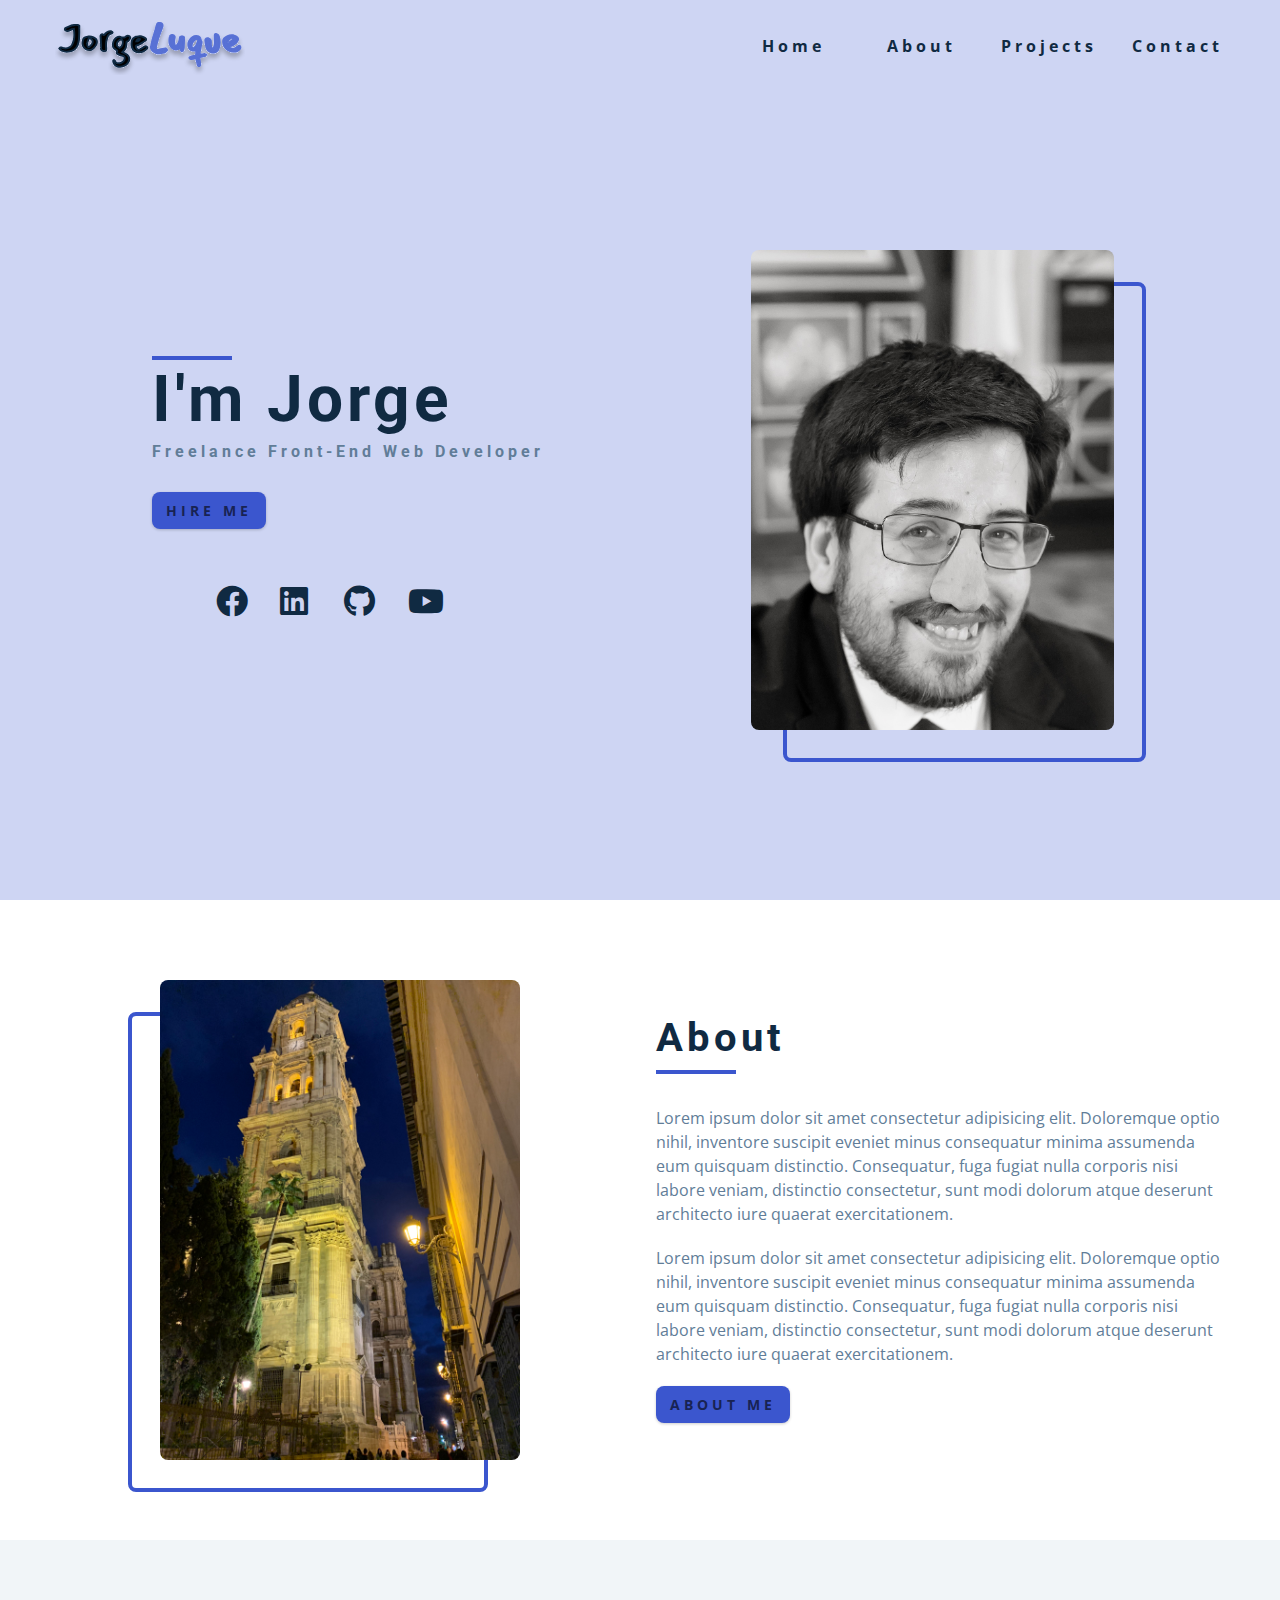
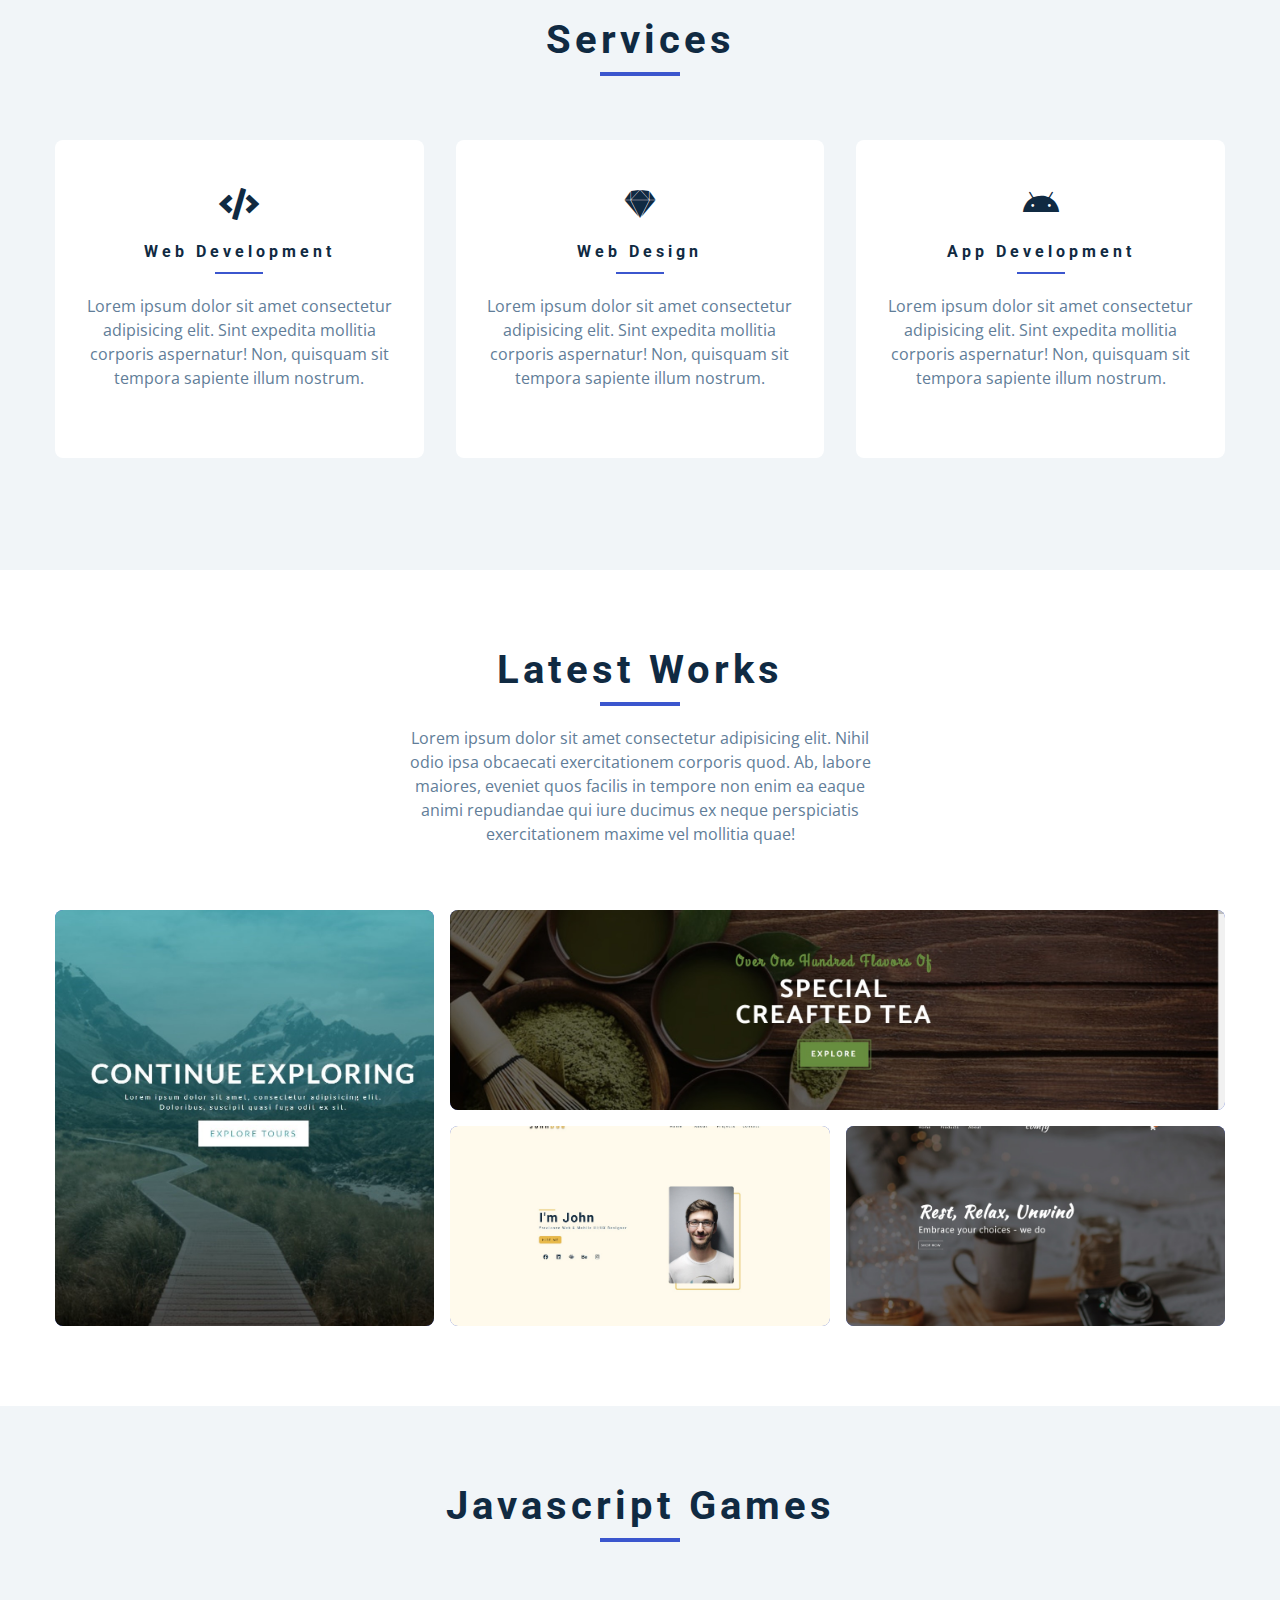
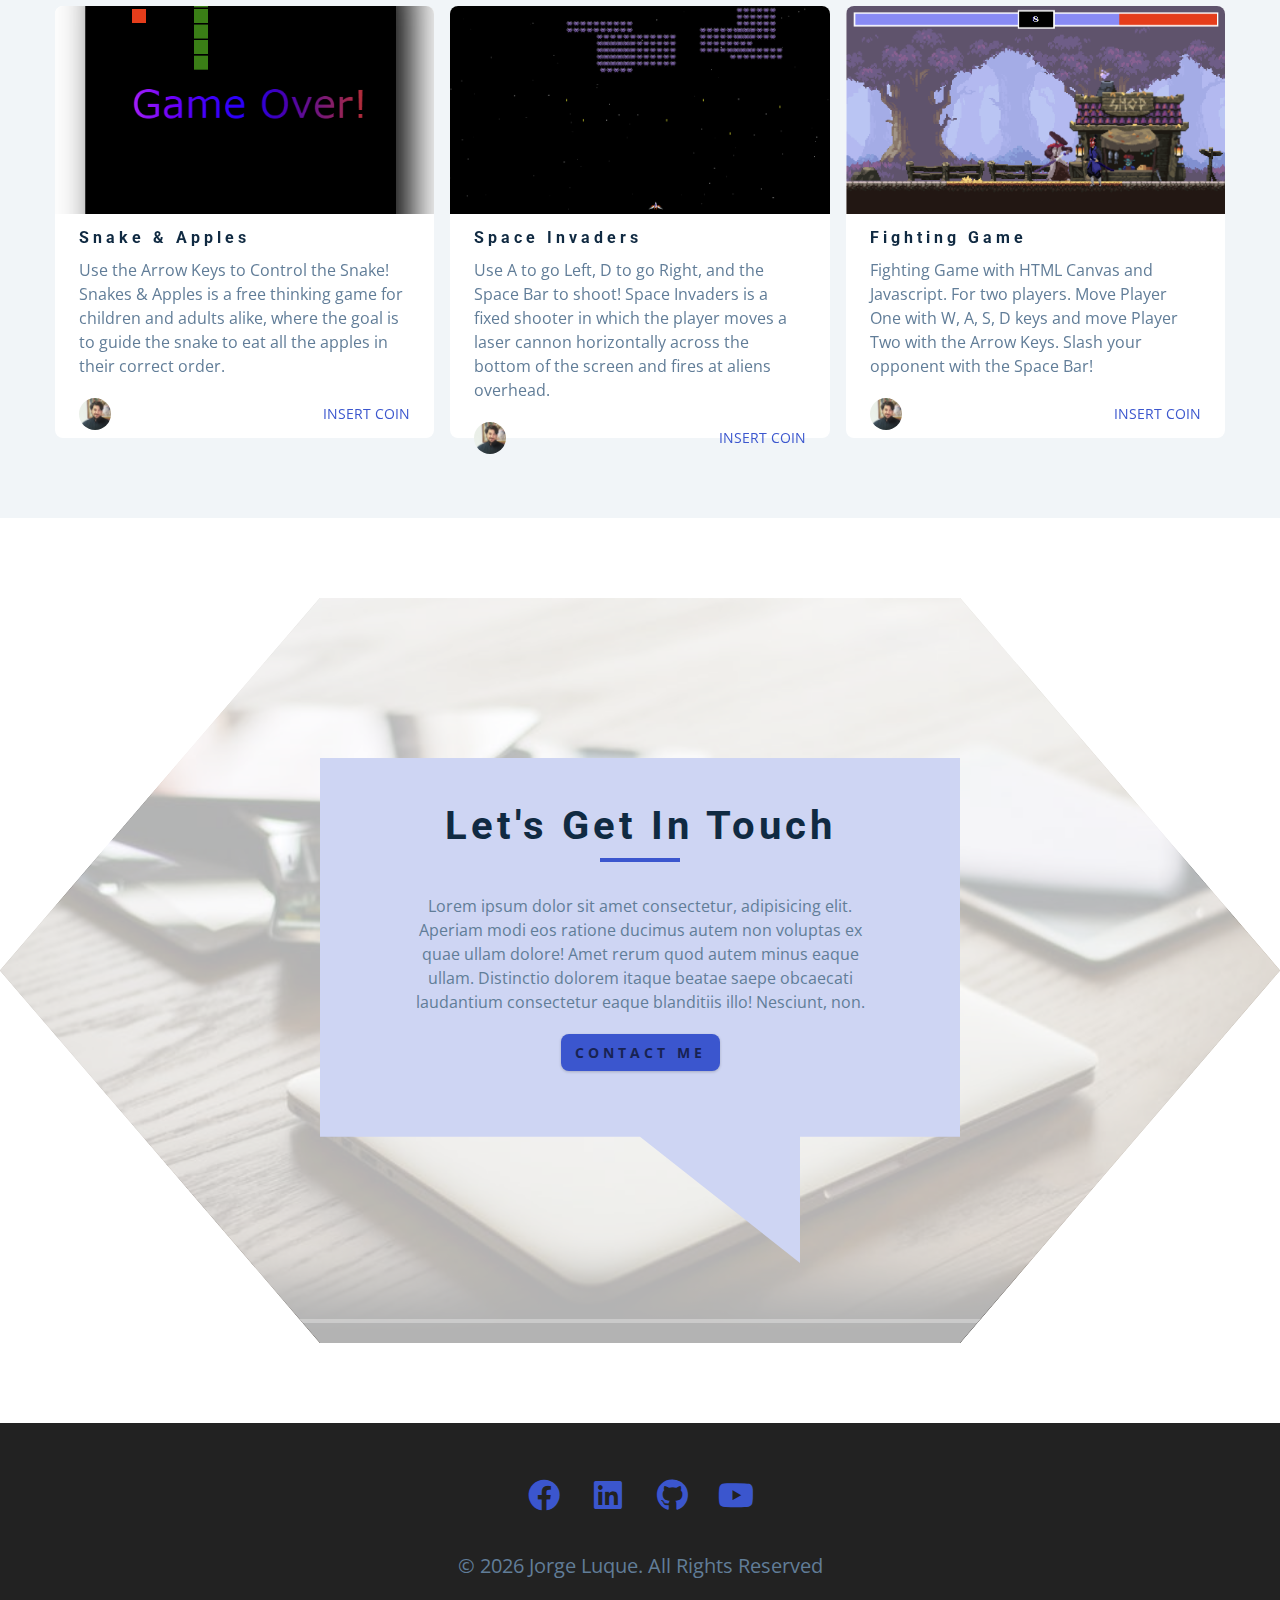
==== commit 2bba1cc2: "updated about picture" ====
--- a/index.html
+++ b/index.html
@@ -145,7 +145,11 @@
       <div class="section-center about-center">
         <!-- about img -->
         <article class="about-img">
-          <img src="./images/pexels03.jpg" class="hero-photo" alt="about-img" />
+          <img
+            src="./images/31-Malaga.jpeg"
+            class="hero-photo"
+            alt="about-img"
+          />
         </article>
         <!-- about info -->
         <article class="about-info">
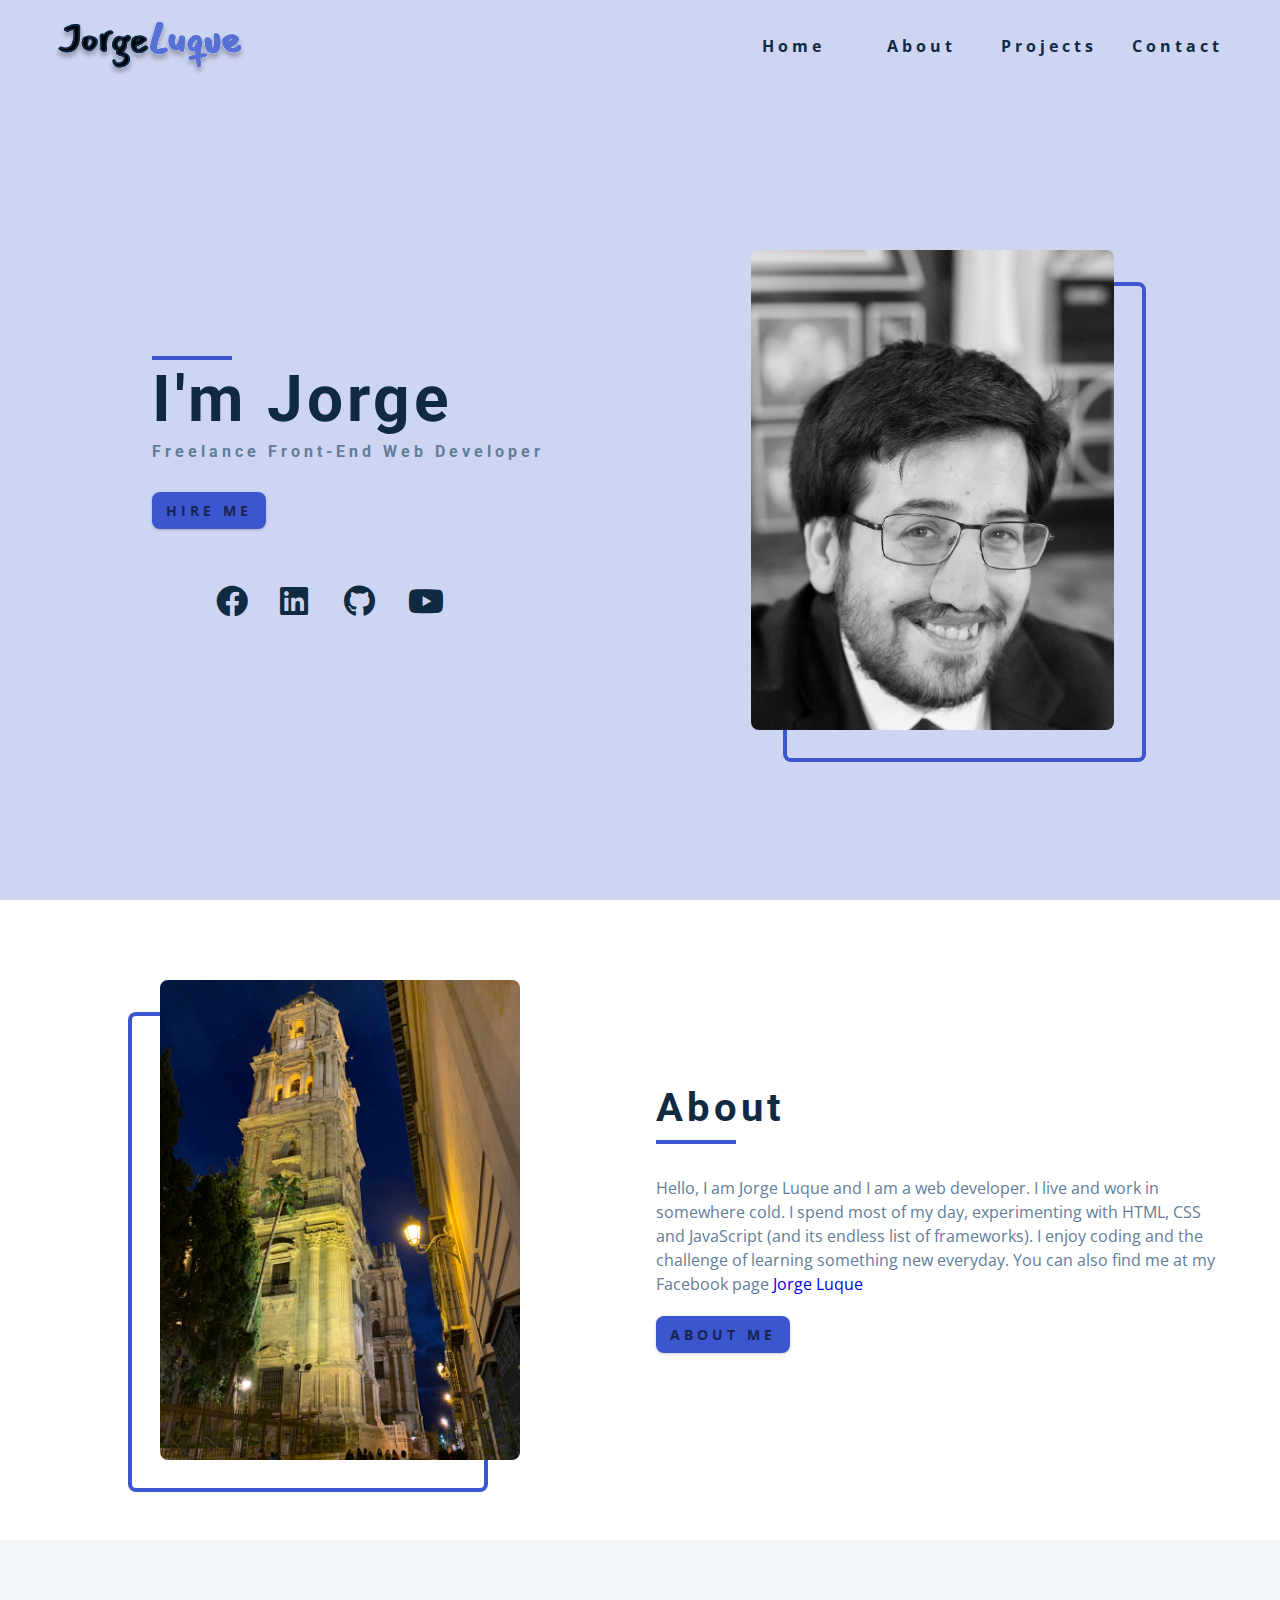
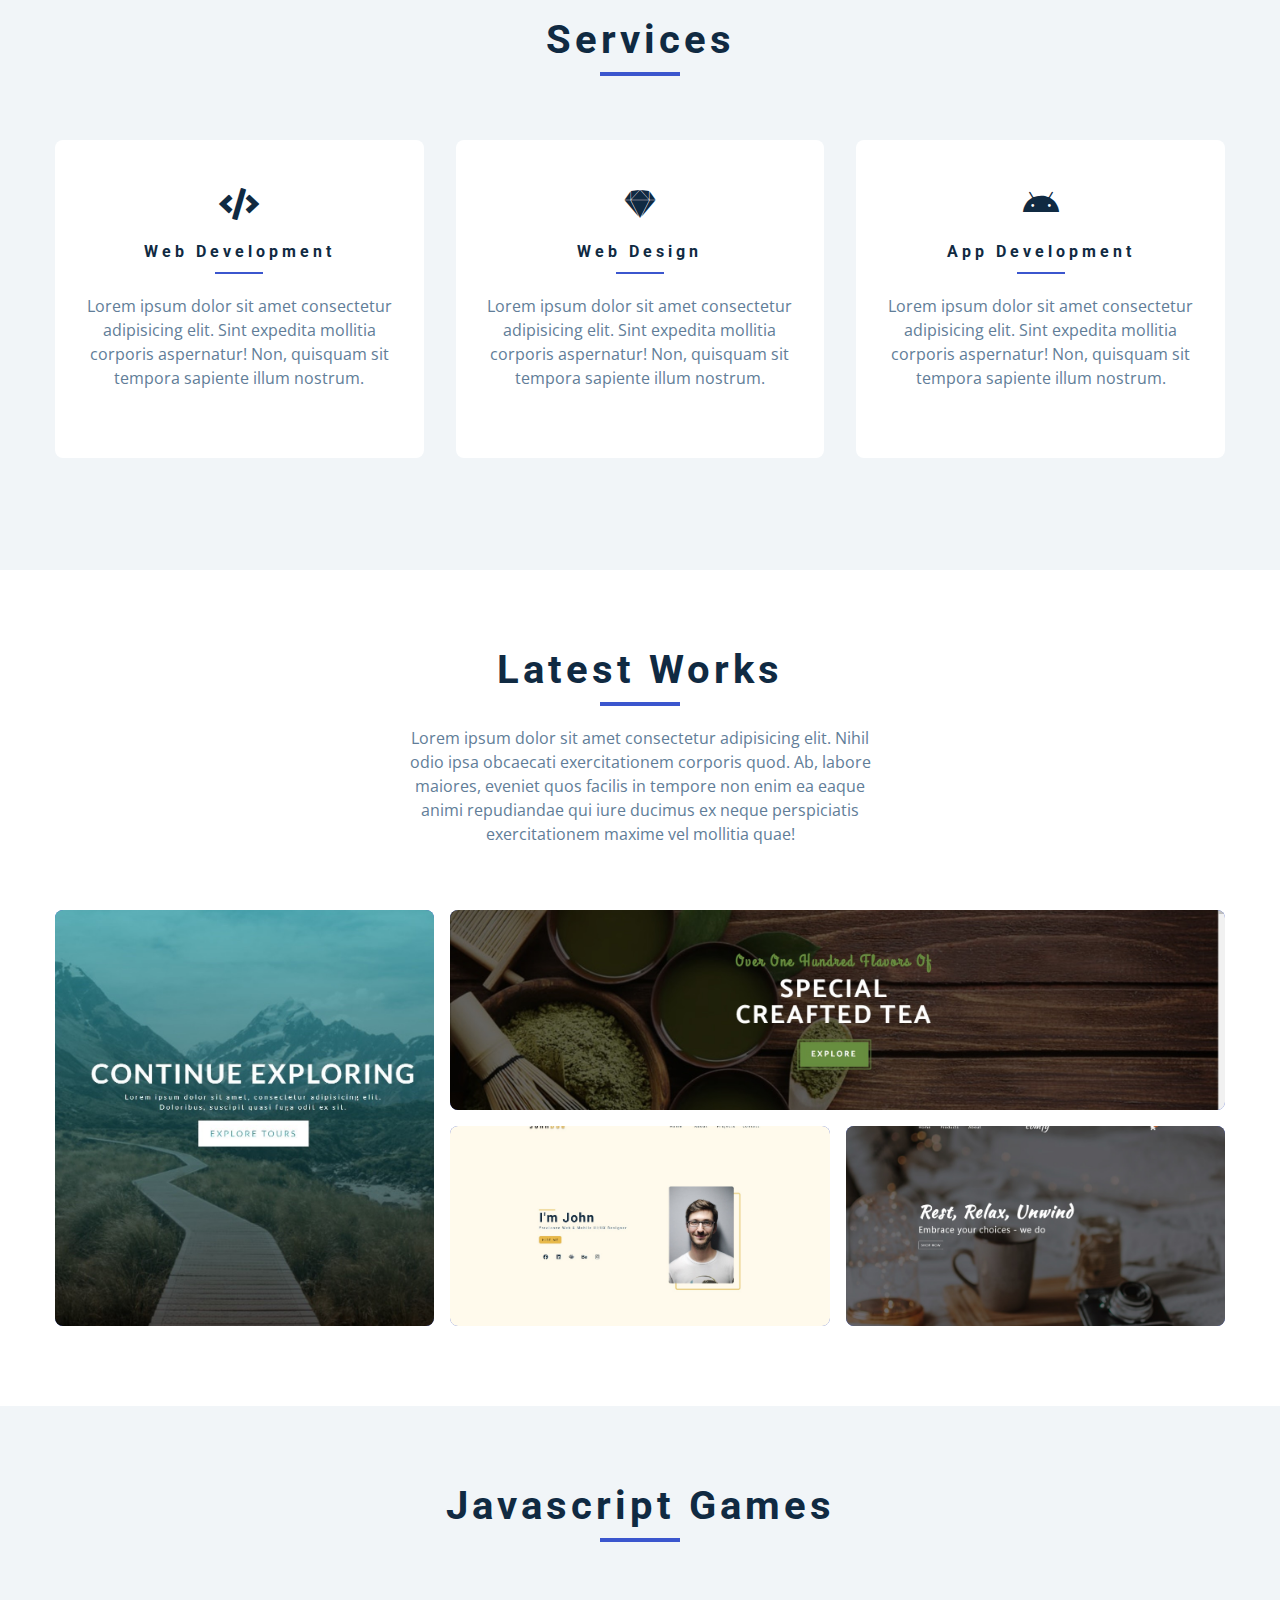
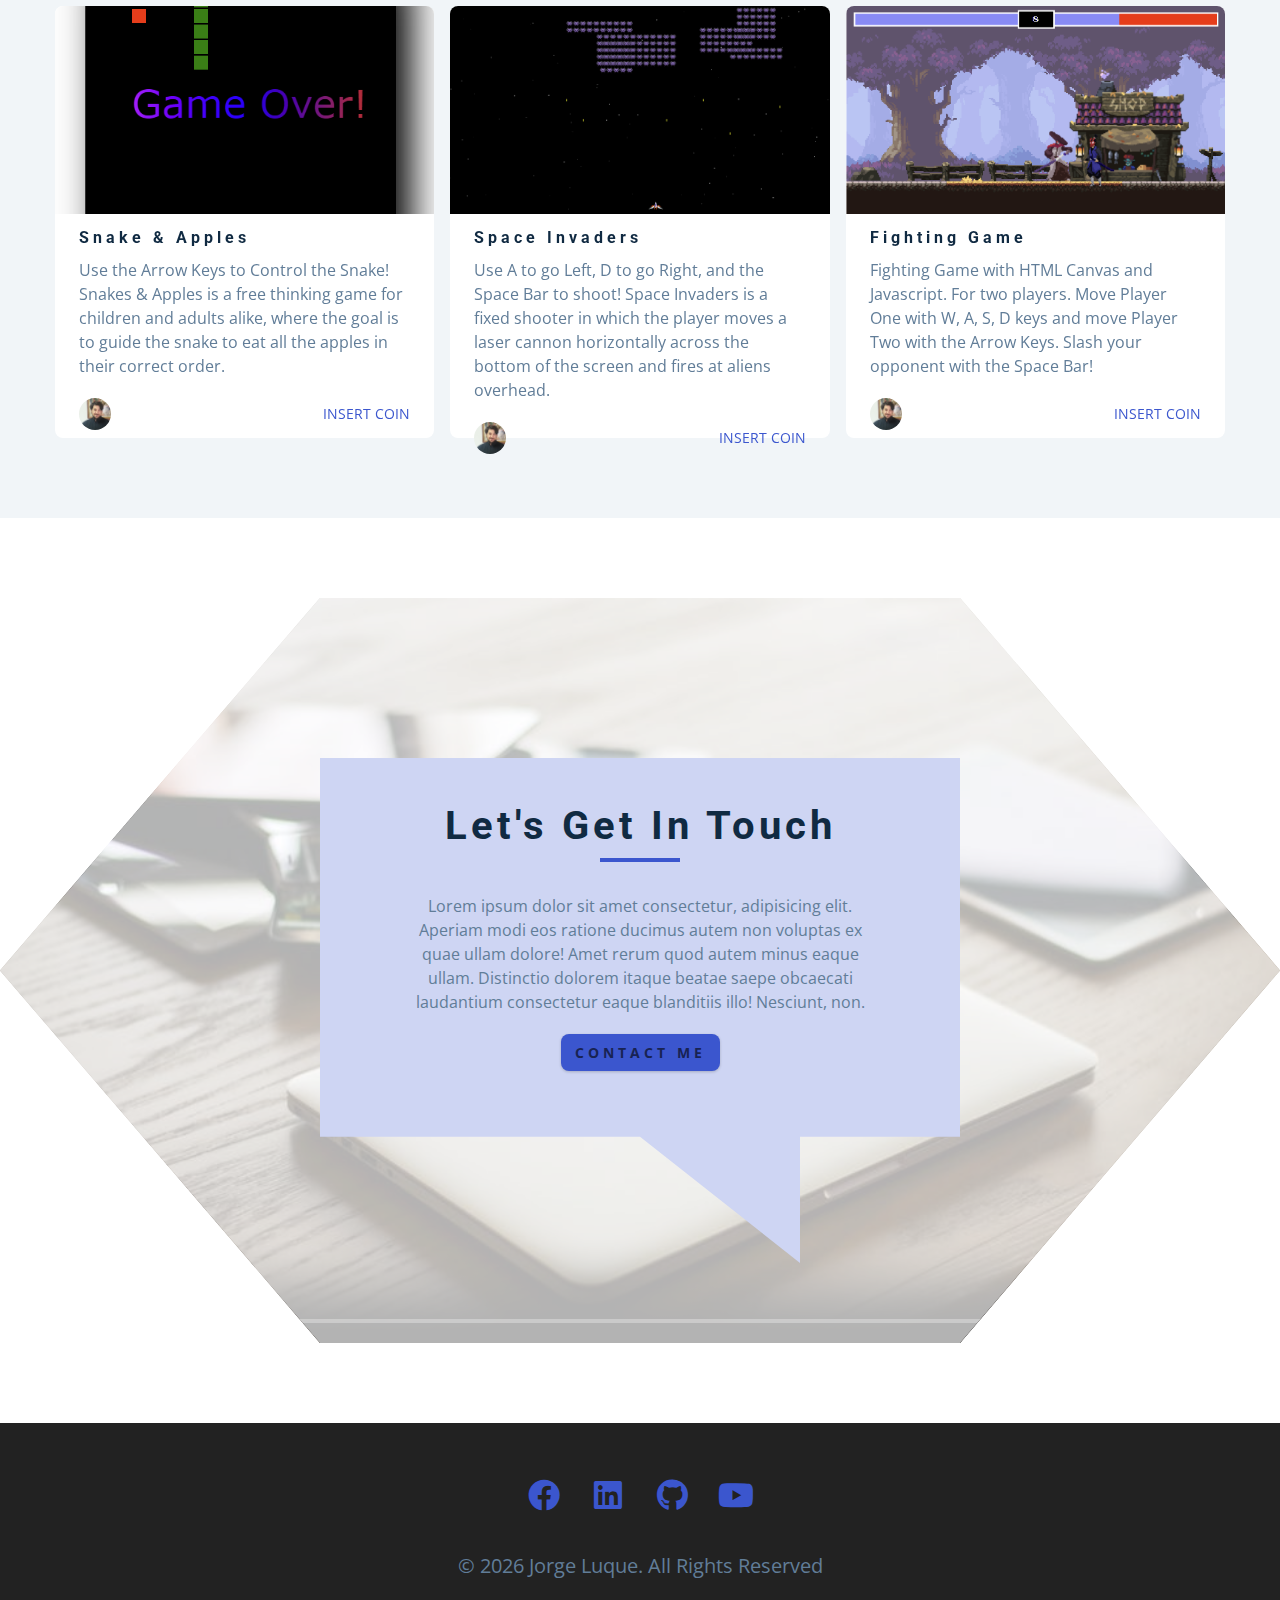
==== commit 81b02bfe: "updated about text" ====
--- a/index.html
+++ b/index.html
@@ -160,19 +160,22 @@
           </div>
           <!-- end of section title -->
           <p>
+            Hello, I am Jorge Luque and I am a web developer. I live and work in
+            somewhere cold. I spend most of my day, experimenting with HTML, CSS
+            and JavaScript (and its endless list of frameworks). I enjoy coding
+            and the challenge of learning something new everyday. You can also
+            find me at my Facebook page
+            <a href="https://www.facebook.com/jorgelm78" target="_blank"
+              >Jorge Luque</a
+            >
+          </p>
+          <!-- <p>
             Lorem ipsum dolor sit amet consectetur adipisicing elit. Doloremque
             optio nihil, inventore suscipit eveniet minus consequatur minima
             assumenda eum quisquam distinctio. Consequatur, fuga fugiat nulla
             corporis nisi labore veniam, distinctio consectetur, sunt modi
             dolorum atque deserunt architecto iure quaerat exercitationem.
-          </p>
-          <p>
-            Lorem ipsum dolor sit amet consectetur adipisicing elit. Doloremque
-            optio nihil, inventore suscipit eveniet minus consequatur minima
-            assumenda eum quisquam distinctio. Consequatur, fuga fugiat nulla
-            corporis nisi labore veniam, distinctio consectetur, sunt modi
-            dolorum atque deserunt architecto iure quaerat exercitationem.
-          </p>
+          </p> -->
           <a href="about.html" class="btn">about me</a>
         </article>
       </div>
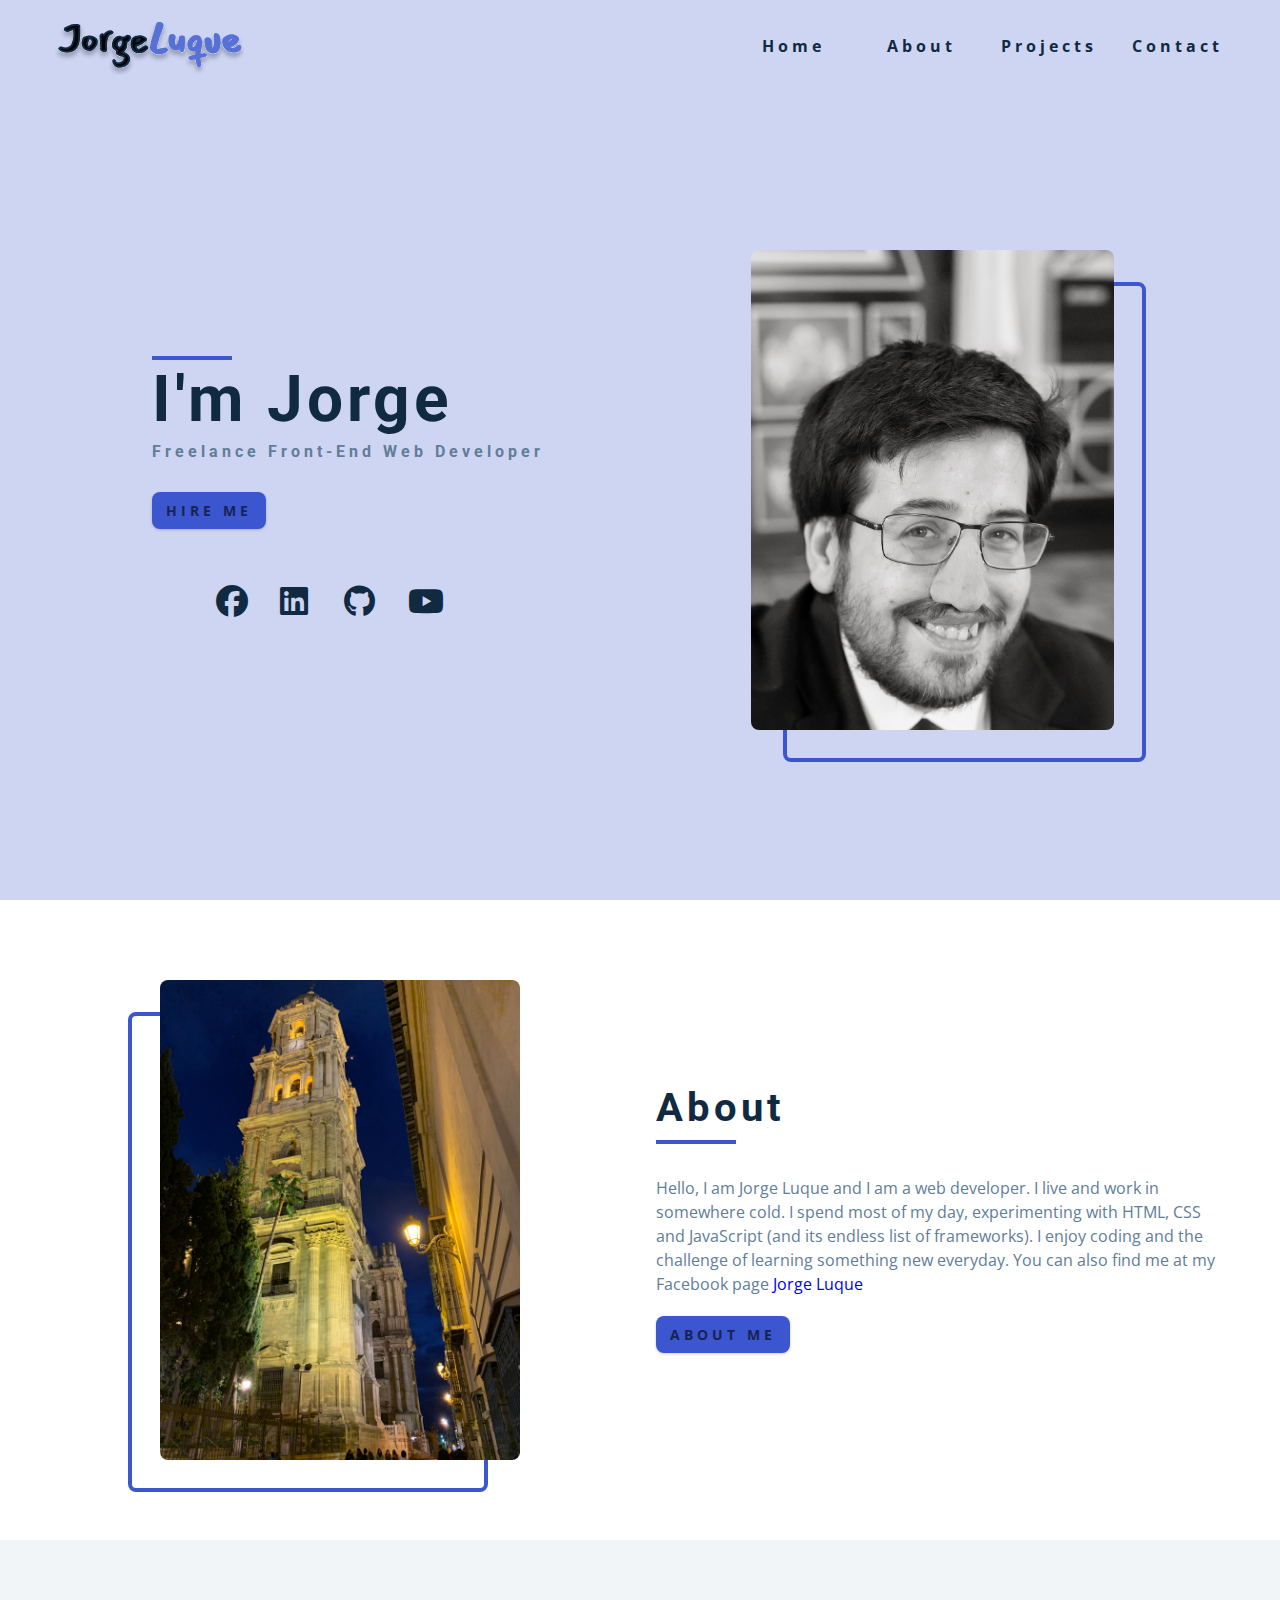
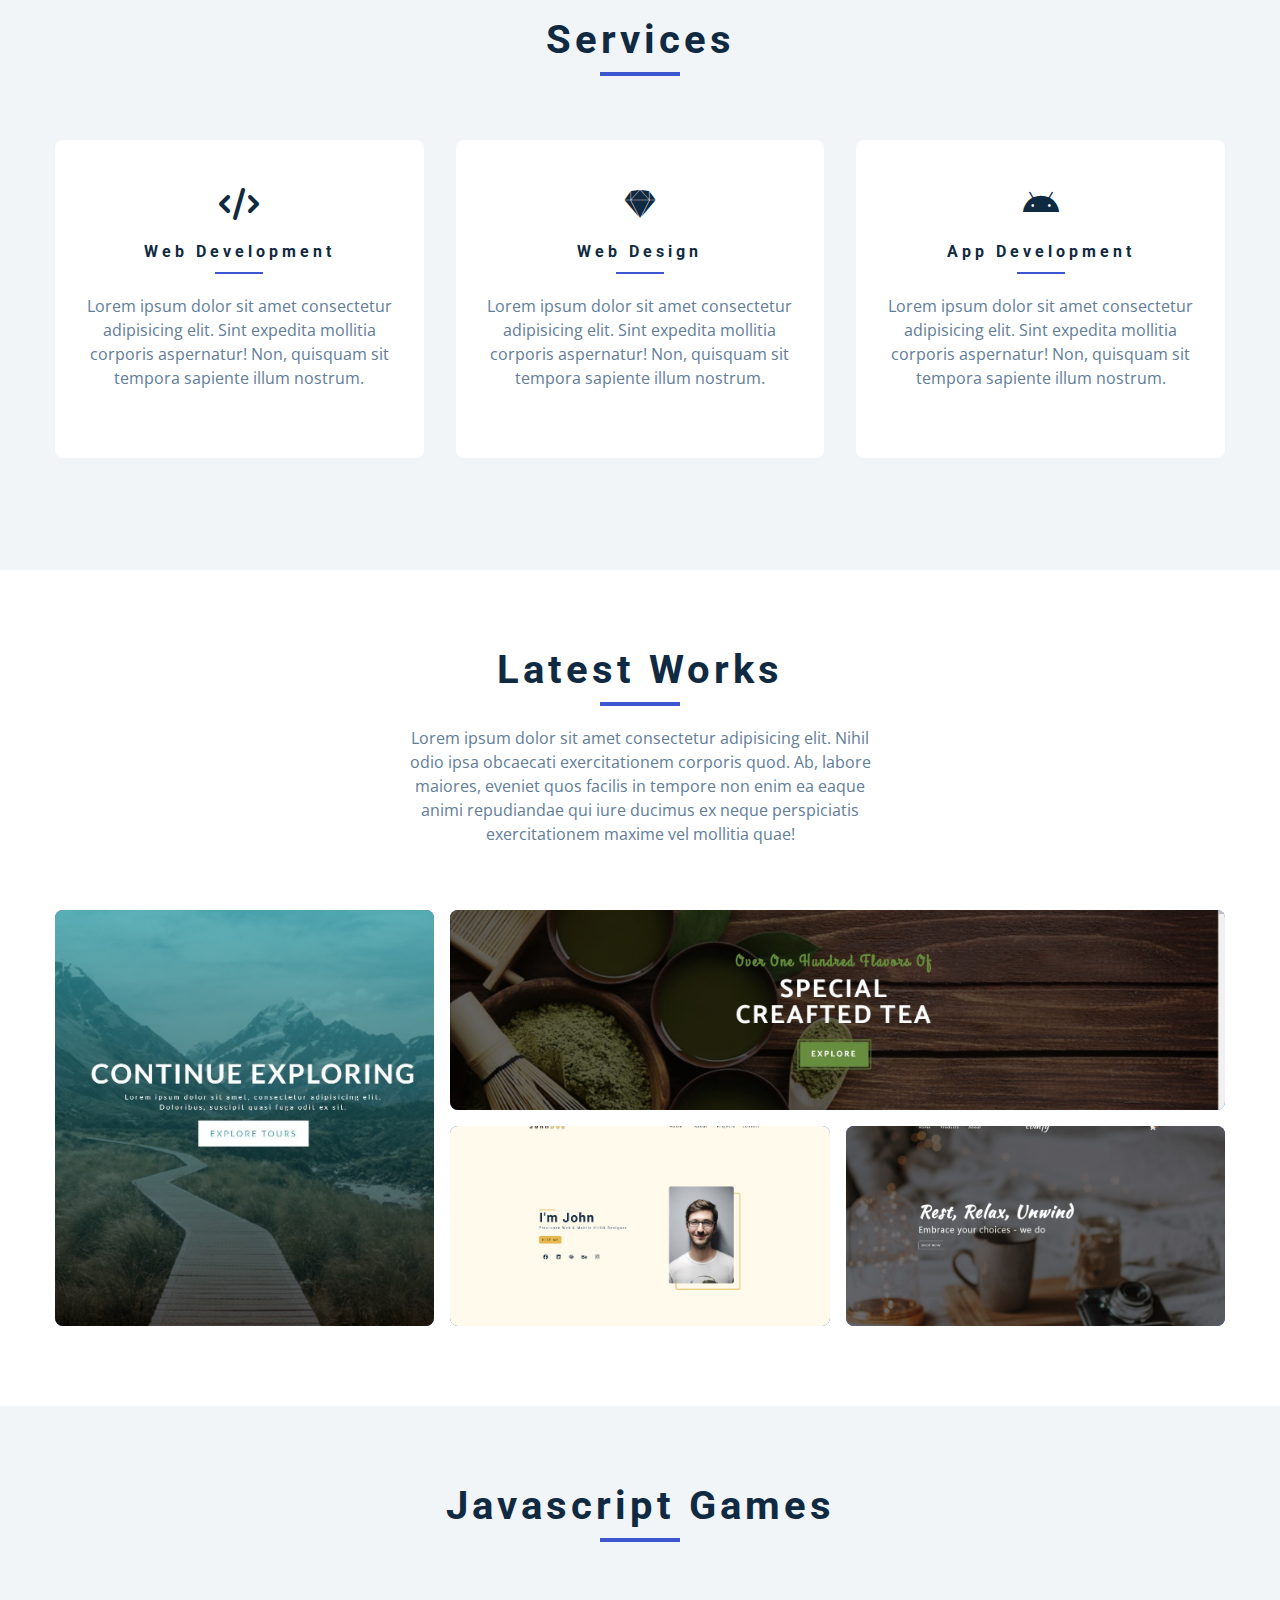
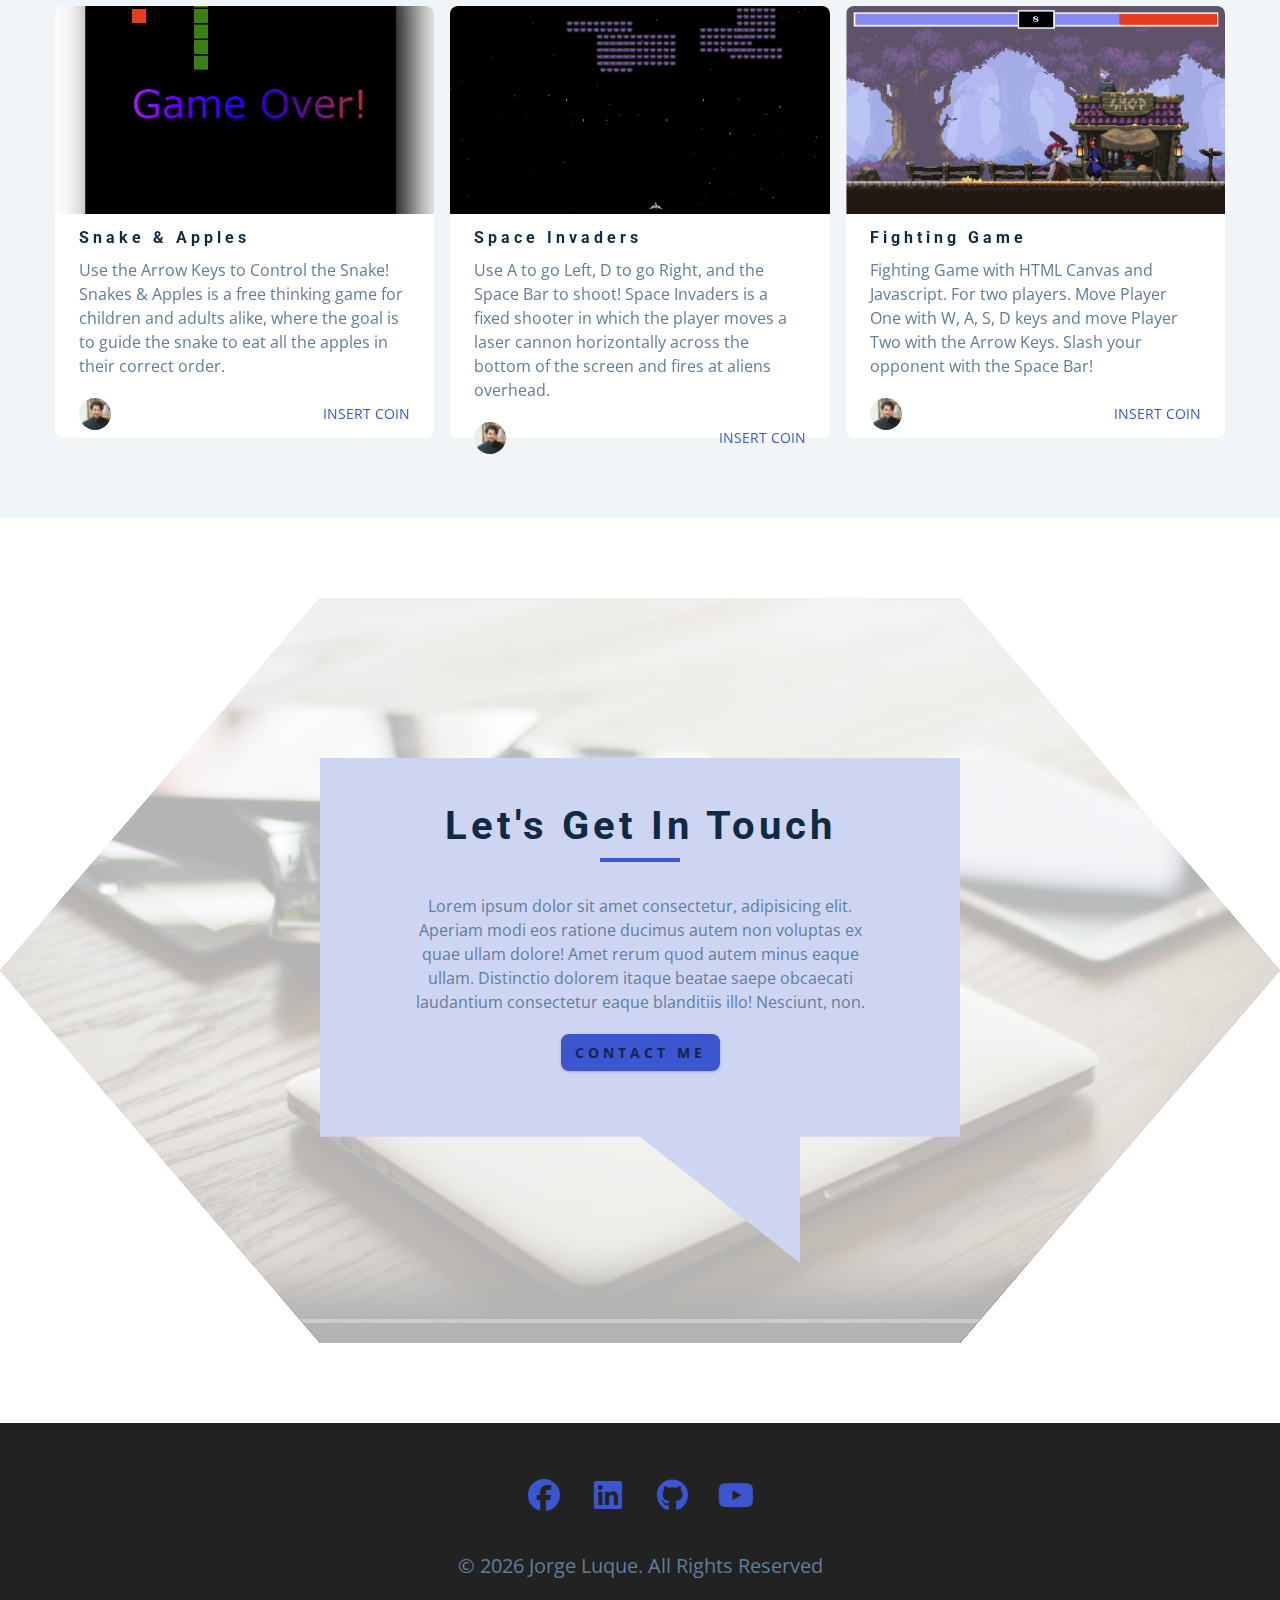
==== commit 42d18aaa: "fount awesome link" ====
--- a/index.html
+++ b/index.html
@@ -7,7 +7,7 @@
     <!-- font-awesome -->
     <link
       rel="stylesheet"
-      href="./fontawesome-free-5.12.1-web/css/all.min.css"
+      href="https://cdnjs.cloudflare.com/ajax/libs/font-awesome/6.2.1/css/all.min.css"
     />
     <!-- favicon -->
     <link rel="stylesheet" href="./images/favicon.ico" />
